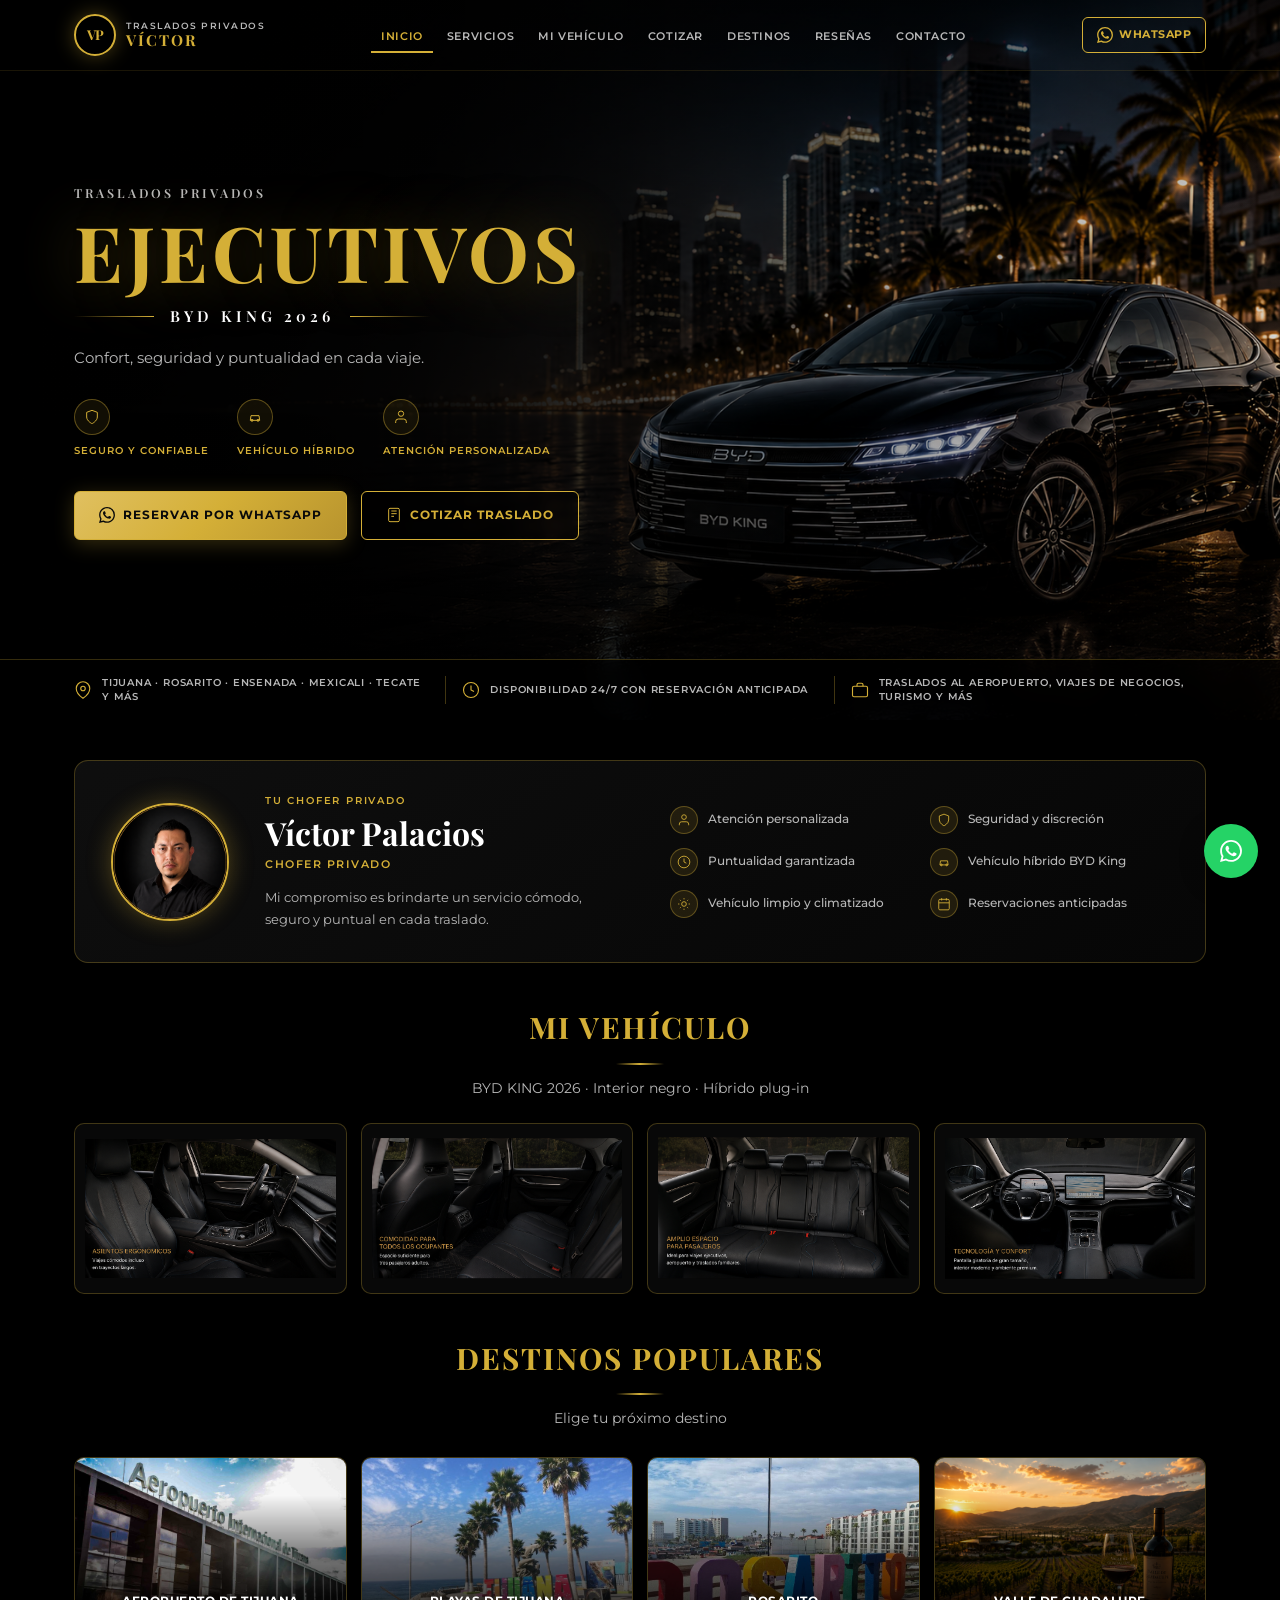
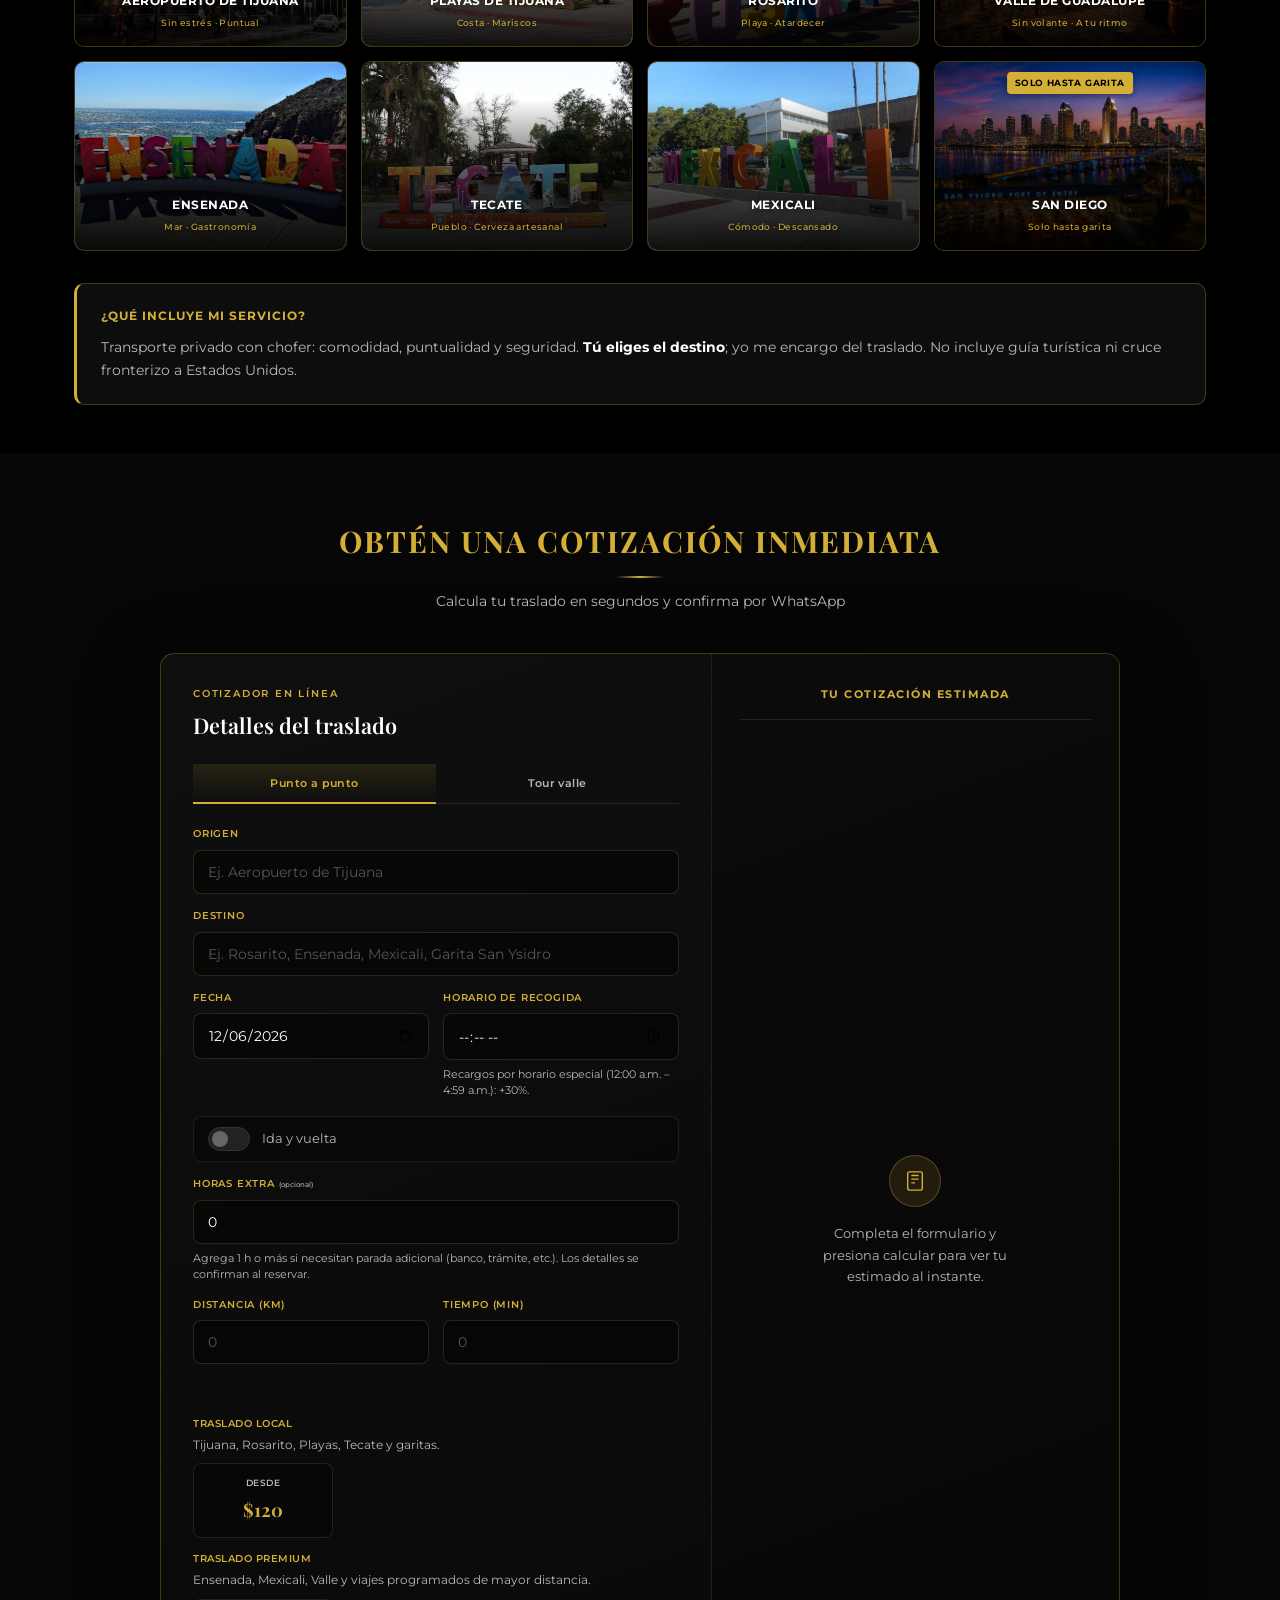
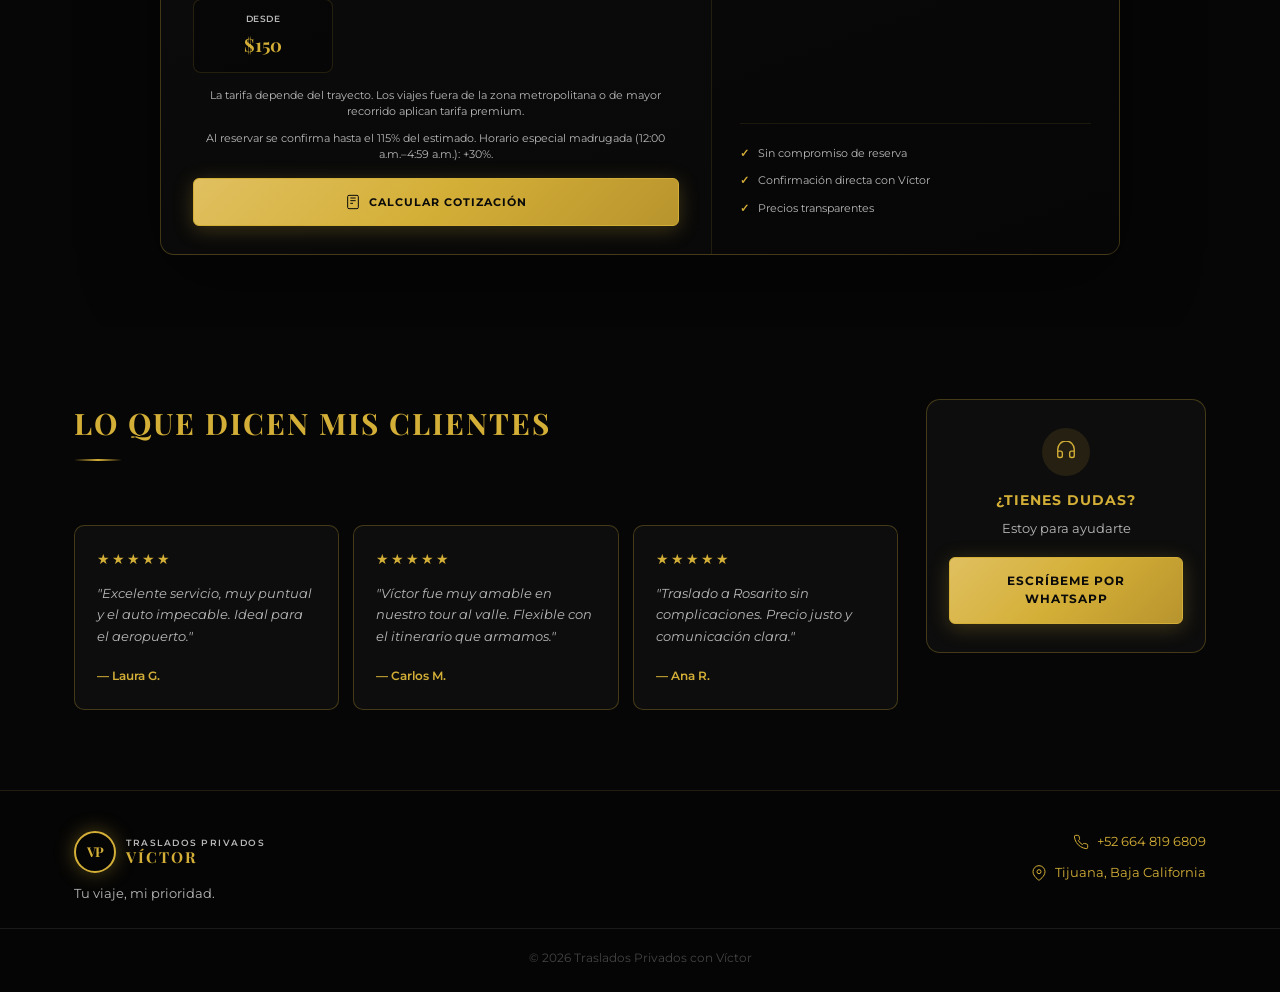
==== index.html @ c10db473 "Add files via upload" ====
<!DOCTYPE html>
<html lang="es">
<head>
    <meta charset="UTF-8">
    <meta name="viewport" content="width=device-width, initial-scale=1.0">
    <meta name="description" content="Traslados privados en Tijuana, Rosarito, Ensenada, Mexicali, Tecate y más. Transporte ejecutivo con BYD King 2026 y Víctor Palacios.">
    <title>Traslados Privados Víctor | Transporte Ejecutivo Baja California</title>
    <link rel="preconnect" href="https://fonts.googleapis.com">
    <link rel="preconnect" href="https://fonts.gstatic.com" crossorigin>
    <link href="https://fonts.googleapis.com/css2?family=Montserrat:wght@400;500;600;700&family=Playfair+Display:ital,wght@0,600;0,700;1,600&display=swap" rel="stylesheet">
    <link rel="preload" as="image" href="images/hero1.png">
    <link rel="stylesheet" href="styles.css?v=3">
</head>
<body>

<nav class="navbar" id="navbar">
    <div class="nav-inner">
        <a href="#inicio" class="nav-logo">
            <span class="nav-logo-icon">VP</span>
            <span class="nav-logo-text">
                <span class="nav-logo-line1">TRASLADOS PRIVADOS</span>
                <span class="nav-logo-line2">VÍCTOR</span>
            </span>
        </a>

        <button class="nav-toggle" id="navToggle" aria-label="Abrir menú" aria-expanded="false">
            <span></span><span></span><span></span>
        </button>

        <ul class="nav-links" id="navLinks">
            <li><a href="#inicio" class="active">INICIO</a></li>
            <li><a href="#servicios">SERVICIOS</a></li>
            <li><a href="#vehiculo">MI VEHÍCULO</a></li>
            <li><a href="#cotizar">COTIZAR</a></li>
            <li><a href="#destinos">DESTINOS</a></li>
            <li><a href="#resenas">RESEÑAS</a></li>
            <li><a href="#contacto">CONTACTO</a></li>
        </ul>

        <a href="https://wa.me/526648196809" class="btn-nav-whatsapp" target="_blank" rel="noopener">
            <svg viewBox="0 0 24 24" fill="currentColor" width="16" height="16" aria-hidden="true"><path d="M17.472 14.382c-.297-.149-1.758-.867-2.03-.967-.273-.099-.471-.148-.67.15-.197.297-.767.966-.94 1.164-.173.199-.347.223-.644.075-.297-.15-1.255-.463-2.39-1.475-.883-.788-1.48-1.761-1.653-2.059-.173-.297-.018-.458.13-.606.134-.133.298-.347.446-.52.149-.174.198-.298.298-.497.099-.198.05-.371-.025-.52-.075-.149-.669-1.612-.916-2.207-.242-.579-.487-.5-.669-.51-.173-.008-.371-.01-.57-.01-.198 0-.52.074-.792.372-.272.297-1.04 1.016-1.04 2.479 0 1.462 1.065 2.875 1.213 3.074.149.198 2.096 3.2 5.077 4.487.709.306 1.262.489 1.694.625.712.227 1.36.195 1.871.118.571-.085 1.758-.719 2.006-1.413.248-.694.248-1.289.173-1.413-.074-.124-.272-.198-.57-.347m-5.421 7.403h-.004a9.87 9.87 0 01-5.031-1.378l-.361-.214-3.741.982.998-3.648-.235-.374a9.86 9.86 0 01-1.51-5.26c.001-5.45 4.436-9.884 9.888-9.884 2.64 0 5.122 1.03 6.988 2.898a9.825 9.825 0 012.893 6.994c-.003 5.45-4.435 9.884-9.881 9.884m8.413-18.297A11.815 11.815 0 0012.05 0C5.495 0 .16 5.335.157 11.892c0 2.096.547 4.142 1.588 5.945L.057 24l6.305-1.654a11.882 11.882 0 005.683 1.448h.005c6.554 0 11.89-5.335 11.893-11.893a11.821 11.821 0 00-3.48-8.413z"/></svg>
            WHATSAPP
        </a>
    </div>
</nav>

<header class="hero" id="inicio">
    <div class="hero-bg"></div>
    <div class="hero-overlay"></div>

    <div class="hero-body">
        <div class="container hero-content">
            <div class="hero-text">
                <span class="hero-tag">TRASLADOS PRIVADOS</span>
                <h1>EJECUTIVOS</h1>
                <div class="hero-model-row">
                    <span class="hero-line" aria-hidden="true"></span>
                    <p class="hero-model">BYD KING 2026</p>
                    <span class="hero-line" aria-hidden="true"></span>
                </div>
                <p class="hero-desc">Confort, seguridad y puntualidad en cada viaje.</p>

                <ul class="hero-features">
                    <li>
                        <span class="hero-feature-icon" aria-hidden="true">
                            <svg viewBox="0 0 24 24" fill="none" stroke="currentColor" stroke-width="1.5"><path d="M12 22s8-4 8-10V5l-8-3-8 3v7c0 6 8 10 8 10z"/></svg>
                        </span>
                        Seguro y confiable
                    </li>
                    <li>
                        <span class="hero-feature-icon" aria-hidden="true">
                            <svg viewBox="0 0 24 24" fill="none" stroke="currentColor" stroke-width="1.5"><path d="M5 17h14M5 17l1-7h12l1 7"/><circle cx="7.5" cy="17" r="1.5"/><circle cx="16.5" cy="17" r="1.5"/></svg>
                        </span>
                        Vehículo híbrido
                    </li>
                    <li>
                        <span class="hero-feature-icon" aria-hidden="true">
                            <svg viewBox="0 0 24 24" fill="none" stroke="currentColor" stroke-width="1.5"><path d="M20 21v-2a4 4 0 00-4-4H8a4 4 0 00-4 4v2"/><circle cx="12" cy="7" r="4"/></svg>
                        </span>
                        Atención personalizada
                    </li>
                </ul>

                <div class="hero-actions">
                    <a href="https://wa.me/526648196809" class="btn btn-gold" target="_blank" rel="noopener">
                        <svg viewBox="0 0 24 24" fill="currentColor" width="16" height="16" aria-hidden="true"><path d="M17.472 14.382c-.297-.149-1.758-.867-2.03-.967-.273-.099-.471-.148-.67.15-.197.297-.767.966-.94 1.164-.173.199-.347.223-.644.075-.297-.15-1.255-.463-2.39-1.475-.883-.788-1.48-1.761-1.653-2.059-.173-.297-.018-.458.13-.606.134-.133.298-.347.446-.52.149-.174.198-.298.298-.497.099-.198.05-.371-.025-.52-.075-.149-.669-1.612-.916-2.207-.242-.579-.487-.5-.669-.51-.173-.008-.371-.01-.57-.01-.198 0-.52.074-.792.372-.272.297-1.04 1.016-1.04 2.479 0 1.462 1.065 2.875 1.213 3.074.149.198 2.096 3.2 5.077 4.487.709.306 1.262.489 1.694.625.712.227 1.36.195 1.871.118.571-.085 1.758-.719 2.006-1.413.248-.694.248-1.289.173-1.413-.074-.124-.272-.198-.57-.347m-5.421 7.403h-.004a9.87 9.87 0 01-5.031-1.378l-.361-.214-3.741.982.998-3.648-.235-.374a9.86 9.86 0 01-1.51-5.26c.001-5.45 4.436-9.884 9.888-9.884 2.64 0 5.122 1.03 6.988 2.898a9.825 9.825 0 012.893 6.994c-.003 5.45-4.435 9.884-9.881 9.884m8.413-18.297A11.815 11.815 0 0012.05 0C5.495 0 .16 5.335.157 11.892c0 2.096.547 4.142 1.588 5.945L.057 24l6.305-1.654a11.882 11.882 0 005.683 1.448h.005c6.554 0 11.89-5.335 11.893-11.893a11.821 11.821 0 00-3.48-8.413z"/></svg>
                        RESERVAR POR WHATSAPP
                    </a>
                    <a href="#cotizar" class="btn btn-outline">
                        <svg viewBox="0 0 24 24" fill="none" stroke="currentColor" stroke-width="1.5" width="16" height="16" aria-hidden="true"><rect x="4" y="2" width="16" height="20" rx="2"/><path d="M8 6h8M8 10h8M8 14h4"/></svg>
                        COTIZAR TRASLADO
                    </a>
                </div>
            </div>
        </div>
    </div>

    <div class="hero-bottom-bar">
        <div class="container hero-bar-inner">
            <div class="hero-bar-item">
                <svg viewBox="0 0 24 24" fill="none" stroke="currentColor" stroke-width="1.5" aria-hidden="true"><path d="M21 10c0 7-9 13-9 13s-9-6-9-13a9 9 0 0118 0z"/><circle cx="12" cy="10" r="3"/></svg>
                <span>Tijuana · Rosarito · Ensenada · Mexicali · Tecate y más</span>
            </div>
            <div class="hero-bar-divider" aria-hidden="true"></div>
            <div class="hero-bar-item">
                <svg viewBox="0 0 24 24" fill="none" stroke="currentColor" stroke-width="1.5" aria-hidden="true"><circle cx="12" cy="12" r="10"/><path d="M12 6v6l4 2"/></svg>
                <span>Disponibilidad 24/7 con reservación anticipada</span>
            </div>
            <div class="hero-bar-divider" aria-hidden="true"></div>
            <div class="hero-bar-item">
                <svg viewBox="0 0 24 24" fill="none" stroke="currentColor" stroke-width="1.5" aria-hidden="true"><rect x="2" y="7" width="20" height="14" rx="2"/><path d="M16 7V5a2 2 0 00-2-2h-4a2 2 0 00-2 2v2"/></svg>
                <span>Traslados al aeropuerto, viajes de negocios, turismo y más</span>
            </div>
        </div>
    </div>
</header>

<section class="profile-section" id="servicios">
    <div class="container">
        <div class="profile-card">
            <div class="profile-photo">
                <img src="images/Perfil.png" alt="Víctor Palacios, chofer privado" loading="lazy">
            </div>

            <div class="profile-info">
                <span class="profile-label">Tu chofer privado</span>
                <h2>Víctor Palacios</h2>
                <span class="profile-role">Chofer privado</span>
                <p>Mi compromiso es brindarte un servicio cómodo, seguro y puntual en cada traslado.</p>
            </div>

            <div class="profile-features">
                <div class="profile-feature">
                    <span class="profile-feature-icon" aria-hidden="true">
                        <svg viewBox="0 0 24 24" fill="none" stroke="currentColor" stroke-width="1.5"><path d="M20 21v-2a4 4 0 00-4-4H8a4 4 0 00-4 4v2"/><circle cx="12" cy="7" r="4"/></svg>
                    </span>
                    <span>Atención personalizada</span>
                </div>
                <div class="profile-feature">
                    <span class="profile-feature-icon" aria-hidden="true">
                        <svg viewBox="0 0 24 24" fill="none" stroke="currentColor" stroke-width="1.5"><path d="M12 22s8-4 8-10V5l-8-3-8 3v7c0 6 8 10 8 10z"/></svg>
                    </span>
                    <span>Seguridad y discreción</span>
                </div>
                <div class="profile-feature">
                    <span class="profile-feature-icon" aria-hidden="true">
                        <svg viewBox="0 0 24 24" fill="none" stroke="currentColor" stroke-width="1.5"><circle cx="12" cy="12" r="10"/><path d="M12 6v6l4 2"/></svg>
                    </span>
                    <span>Puntualidad garantizada</span>
                </div>
                <div class="profile-feature">
                    <span class="profile-feature-icon" aria-hidden="true">
                        <svg viewBox="0 0 24 24" fill="none" stroke="currentColor" stroke-width="1.5"><path d="M5 17h14M5 17l1-7h12l1 7"/><circle cx="7.5" cy="17" r="1.5"/><circle cx="16.5" cy="17" r="1.5"/></svg>
                    </span>
                    <span>Vehículo híbrido BYD King</span>
                </div>
                <div class="profile-feature">
                    <span class="profile-feature-icon" aria-hidden="true">
                        <svg viewBox="0 0 24 24" fill="none" stroke="currentColor" stroke-width="1.5"><path d="M12 2v2M12 20v2M4.93 4.93l1.41 1.41M17.66 17.66l1.41 1.41M2 12h2M20 12h2M4.93 19.07l1.41-1.41M17.66 6.34l1.41-1.41"/><circle cx="12" cy="12" r="4"/></svg>
                    </span>
                    <span>Vehículo limpio y climatizado</span>
                </div>
                <div class="profile-feature">
                    <span class="profile-feature-icon" aria-hidden="true">
                        <svg viewBox="0 0 24 24" fill="none" stroke="currentColor" stroke-width="1.5"><rect x="3" y="4" width="18" height="18" rx="2"/><path d="M16 2v4M8 2v4M3 10h18"/></svg>
                    </span>
                    <span>Reservaciones anticipadas</span>
                </div>
            </div>
        </div>
    </div>
</section>

<section class="vehicle-section" id="vehiculo">
    <div class="container">
        <div class="section-header">
            <h2 class="section-title">MI VEHÍCULO</h2>
            <p class="section-subtitle">BYD KING 2026 · Interior negro · Híbrido plug-in</p>
        </div>

        <div class="vehicle-gallery">
            <figure class="gallery-item" tabindex="0" role="button" aria-label="Ver Asientos ergonómicos">
                <img src="images/Asientos Ergonomicos.png" alt="Asientos ergonómicos BYD King" loading="lazy">
                <figcaption>Asientos ergonómicos</figcaption>
            </figure>
            <figure class="gallery-item" tabindex="0" role="button" aria-label="Ver Comodidad">
                <img src="images/Comodidad.png" alt="Comodidad para todos los ocupantes" loading="lazy">
                <figcaption>Comodidad</figcaption>
            </figure>
            <figure class="gallery-item" tabindex="0" role="button" aria-label="Ver Espacio amplio">
                <img src="images/Espacio Amplio.png" alt="Amplio espacio para pasajeros" loading="lazy">
                <figcaption>Espacio amplio</figcaption>
            </figure>
            <figure class="gallery-item" tabindex="0" role="button" aria-label="Ver Tecnología y confort">
                <img src="images/Tecnologia y Confort.png" alt="Tecnología y confort BYD King" loading="lazy">
                <figcaption>Tecnología y confort</figcaption>
            </figure>
        </div>
    </div>
</section>

<section class="destinations-section" id="destinos">
    <div class="container">
        <div class="section-header">
            <h2 class="section-title">DESTINOS POPULARES</h2>
            <p class="section-subtitle">Elige tu próximo destino</p>
        </div>
        <div class="destinations-grid">
            <article class="dest-card" tabindex="0" role="button" data-destino="aeropuerto" aria-label="Ver información de Aeropuerto de Tijuana">
                <img class="dest-card-img" src="images/destinos/aeropuerto.jpg" alt="Aeropuerto de Tijuana" loading="lazy">
                <div class="dest-card-caption">
                    <h3>Aeropuerto de Tijuana</h3>
                    <p class="dest-card-tagline"></p>
                </div>
            </article>
            <article class="dest-card" tabindex="0" role="button" data-destino="playas" aria-label="Ver información de Playas de Tijuana">
                <img class="dest-card-img" src="images/destinos/playas.jpg" alt="Playas de Tijuana" loading="lazy">
                <div class="dest-card-caption">
                    <h3>Playas de Tijuana</h3>
                    <p class="dest-card-tagline"></p>
                </div>
            </article>
            <article class="dest-card" tabindex="0" role="button" data-destino="rosarito" aria-label="Ver información de Rosarito">
                <img class="dest-card-img" src="images/destinos/rosarito.jpg" alt="Rosarito, Baja California" loading="lazy">
                <div class="dest-card-caption">
                    <h3>Rosarito</h3>
                    <p class="dest-card-tagline"></p>
                </div>
            </article>
            <article class="dest-card" tabindex="0" role="button" data-destino="valle" aria-label="Ver información de Valle de Guadalupe">
                <img class="dest-card-img" src="images/destinos/valle.jpg" alt="Valle de Guadalupe" loading="lazy">
                <div class="dest-card-caption">
                    <h3>Valle de Guadalupe</h3>
                    <p class="dest-card-tagline"></p>
                </div>
            </article>
            <article class="dest-card" tabindex="0" role="button" data-destino="ensenada" aria-label="Ver información de Ensenada">
                <img class="dest-card-img" src="images/destinos/ensenada.jpg" alt="Ensenada, Baja California" loading="lazy">
                <div class="dest-card-caption">
                    <h3>Ensenada</h3>
                    <p class="dest-card-tagline"></p>
                </div>
            </article>
            <article class="dest-card" tabindex="0" role="button" data-destino="tecate" aria-label="Ver información de Tecate">
                <img class="dest-card-img" src="images/destinos/tecate.jpg" alt="Tecate, Baja California" loading="lazy">
                <div class="dest-card-caption">
                    <h3>Tecate</h3>
                    <p class="dest-card-tagline"></p>
                </div>
            </article>
            <article class="dest-card" tabindex="0" role="button" data-destino="mexicali" aria-label="Ver información de Mexicali">
                <img class="dest-card-img" src="images/destinos/mexicali.jpg" alt="Mexicali, Baja California" loading="lazy">
                <div class="dest-card-caption">
                    <h3>Mexicali</h3>
                    <p class="dest-card-tagline"></p>
                </div>
            </article>
            <article class="dest-card" tabindex="0" role="button" data-destino="sandiego" aria-label="Ver información de San Diego">
                <img class="dest-card-img" src="images/destinos/sandiego.jpg" alt="Garita fronteriza hacia San Diego" loading="lazy">
                <span class="dest-badge">Solo hasta garita</span>
                <div class="dest-card-caption">
                    <h3>San Diego</h3>
                    <p class="dest-card-tagline"></p>
                </div>
            </article>
        </div>

        <div class="destinations-service-note">
            <h3>¿Qué incluye mi servicio?</h3>
            <p>Transporte privado con chofer: comodidad, puntualidad y seguridad. <strong>Tú eliges el destino</strong>; yo me encargo del traslado. No incluye guía turística ni cruce fronterizo a Estados Unidos.</p>
        </div>
    </div>
</section>

<section class="quote-section" id="cotizar">
    <div class="container">
        <div class="section-header">
            <h2 class="section-title">OBTÉN UNA COTIZACIÓN INMEDIATA</h2>
            <p class="section-subtitle">Calcula tu traslado en segundos y confirma por WhatsApp</p>
        </div>

        <div class="quote-card">
            <div class="quote-card-grid">
                <div class="quote-form-wrap">
                    <div class="quote-form-head">
                        <span class="quote-form-tag">Cotizador en línea</span>
                        <h3>Detalles del traslado</h3>
                    </div>

                    <form class="quote-form" id="calculatorForm" onsubmit="calcular(event)">
                        <input type="hidden" id="tipoServicio" value="traslado">

                        <div class="service-tabs" role="tablist">
                            <button type="button" class="tab-btn active" data-tipo="traslado" role="tab">Punto a punto</button>
                            <button type="button" class="tab-btn" data-tipo="tour" role="tab">Tour valle</button>
                        </div>

                        <div class="form-fields">
                            <div id="camposOrigenDestino">
                                <div class="form-group address-autocomplete-wrap">
                                    <label for="origen">Origen</label>
                                    <input type="text" id="origen" placeholder="Ej. Aeropuerto de Tijuana" autocomplete="off">
                                </div>

                                <div class="form-group address-autocomplete-wrap">
                                    <label for="destino">Destino</label>
                                    <input type="text" id="destino" placeholder="Ej. Rosarito, Ensenada, Mexicali, Garita San Ysidro" autocomplete="off">
                                </div>
                            </div>

                            <div class="form-row">
                                <div class="form-group">
                                    <label for="fecha">Fecha</label>
                                    <input type="date" id="fecha" required>
                                </div>
                                <div class="form-group">
                                    <label for="horario">Horario de recogida</label>
                                    <input type="time" id="horario" required>
                                    <p class="form-hint">Recargos por horario especial (12:00 a.m. – 4:59 a.m.): +30%.</p>
                                </div>
                            </div>

                            <div id="camposTraslado" class="form-extra">
                                <label class="toggle-label">
                                    <input type="checkbox" id="idaVuelta">
                                    <span class="toggle-switch"></span>
                                    Ida y vuelta
                                </label>
                                <div class="form-group">
                                    <label for="horasExtra">Horas extra <span class="label-optional">(opcional)</span></label>
                                    <input type="number" id="horasExtra" value="0" min="0" step="1" placeholder="0">
                                    <p class="form-hint">Agrega 1 h o más si necesitan parada adicional (banco, trámite, etc.). Los detalles se confirman al reservar.</p>
                                </div>
                                <div class="form-row route-calc-fields" id="routeCalcTraslado" hidden>
                                    <div class="form-group">
                                        <label for="km">Distancia (km)</label>
                                        <input type="number" id="km" placeholder="0" min="0" step="0.1">
                                    </div>
                                    <div class="form-group">
                                        <label for="minutos">Tiempo (min)</label>
                                        <input type="number" id="minutos" placeholder="0" min="0">
                                    </div>
                                </div>
                                <p class="route-status" id="routeStatus" aria-live="polite"></p>
                            </div>

                            <div id="camposTour" class="form-extra hidden-fields">
                                <div class="form-group address-autocomplete-wrap">
                                    <label for="origenTour">Dirección de recogida</label>
                                    <input type="text" id="origenTour" placeholder="Ej. Hotel en Tijuana" autocomplete="off">
                                </div>
                                <div class="form-row route-calc-fields" id="routeCalcTour" hidden>
                                    <div class="form-group">
                                        <label for="kmTour">Km ida al valle</label>
                                        <input type="number" id="kmTour" placeholder="90" min="0" step="0.1">
                                    </div>
                                    <div class="form-group">
                                        <label for="minutosTour">Minutos (ida)</label>
                                        <input type="number" id="minutosTour" placeholder="75" min="0">
                                    </div>
                                </div>
                                <p class="route-status" id="routeStatusTour" aria-live="polite"></p>
                                <div class="form-group">
                                    <label for="horasTour">Horas en el valle</label>
                                    <select id="horasTour">
                                        <option value="3">3 horas</option>
                                        <option value="4" selected>4 horas</option>
                                        <option value="5">5 horas</option>
                                        <option value="6">6 horas (máximo)</option>
                                    </select>
                                </div>
                                <div class="form-group">
                                    <label for="vinedos">Viñedos a visitar</label>
                                    <textarea id="vinedos" rows="2" placeholder="Lugares que quieres visitar (opcional)"></textarea>
                                </div>
                            </div>
                        </div>

                        <div class="rate-cards rate-cards-dual">
                            <div class="rate-card-group">
                                <span class="rate-card-group-label">Traslado local</span>
                                <p class="rate-card-desc">Tijuana, Rosarito, Playas, Tecate y garitas.</p>
                                <div class="rate-card rate-card-minimum">
                                    <span>Desde</span>
                                    <strong>$120</strong>
                                </div>
                            </div>
                            <div class="rate-card-group">
                                <span class="rate-card-group-label">Traslado premium</span>
                                <p class="rate-card-desc">Ensenada, Mexicali, Valle y viajes programados de mayor distancia.</p>
                                <div class="rate-card rate-card-minimum">
                                    <span>Desde</span>
                                    <strong>$150</strong>
                                </div>
                            </div>
                        </div>

                        <p class="rate-tariffs-note">La tarifa depende del trayecto. Los viajes fuera de la zona metropolitana o de mayor recorrido aplican tarifa premium.</p>

                        <p class="rate-policy-note">Al reservar se confirma hasta el 115% del estimado. Horario especial madrugada (12:00 a.m.–4:59 a.m.): +30%.</p>

                        <button type="submit" class="btn btn-gold btn-full btn-calc">
                            <svg viewBox="0 0 24 24" fill="none" stroke="currentColor" stroke-width="1.5" width="16" height="16" aria-hidden="true"><rect x="4" y="2" width="16" height="20" rx="2"/><path d="M8 6h8M8 10h8M8 14h4"/></svg>
                            CALCULAR COTIZACIÓN
                        </button>
                    </form>
                </div>

                <aside class="quote-result-wrap">
                    <div class="result-card" id="resultado" aria-live="polite">
                        <div class="result-header">
                            <h3>Tu cotización estimada</h3>
                        </div>
                        <div class="result-empty">
                            <span class="result-empty-icon" aria-hidden="true">
                                <svg viewBox="0 0 24 24" fill="none" stroke="currentColor" stroke-width="1.5"><rect x="4" y="2" width="16" height="20" rx="2"/><path d="M8 6h8M8 10h8M8 14h4"/></svg>
                            </span>
                            <p>Completa el formulario y presiona calcular para ver tu estimado al instante.</p>
                        </div>
                    </div>

                    <a id="whatsappBtn" class="btn btn-whatsapp-result" target="_blank" rel="noopener" style="display:none">
                        <svg viewBox="0 0 24 24" fill="currentColor" width="18" height="18"><path d="M17.472 14.382c-.297-.149-1.758-.867-2.03-.967-.273-.099-.471-.148-.67.15-.197.297-.767.966-.94 1.164-.173.199-.347.223-.644.075-.297-.15-1.255-.463-2.39-1.475-.883-.788-1.48-1.761-1.653-2.059-.173-.297-.018-.458.13-.606.134-.133.298-.347.446-.52.149-.174.198-.298.298-.497.099-.198.05-.371-.025-.52-.075-.149-.669-1.612-.916-2.207-.242-.579-.487-.5-.669-.51-.173-.008-.371-.01-.57-.01-.198 0-.52.074-.792.372-.272.297-1.04 1.016-1.04 2.479 0 1.462 1.065 2.875 1.213 3.074.149.198 2.096 3.2 5.077 4.487.709.306 1.262.489 1.694.625.712.227 1.36.195 1.871.118.571-.085 1.758-.719 2.006-1.413.248-.694.248-1.289.173-1.413-.074-.124-.272-.198-.57-.347m-5.421 7.403h-.004a9.87 9.87 0 01-5.031-1.378l-.361-.214-3.741.982.998-3.648-.235-.374a9.86 9.86 0 01-1.51-5.26c.001-5.45 4.436-9.884 9.888-9.884 2.64 0 5.122 1.03 6.988 2.898a9.825 9.825 0 012.893 6.994c-.003 5.45-4.435 9.884-9.881 9.884m8.413-18.297A11.815 11.815 0 0012.05 0C5.495 0 .16 5.335.157 11.892c0 2.096.547 4.142 1.588 5.945L.057 24l6.305-1.654a11.882 11.882 0 005.683 1.448h.005c6.554 0 11.89-5.335 11.893-11.893a11.821 11.821 0 00-3.48-8.413z"/></svg>
                        SOLICITAR RESERVA POR WHATSAPP
                    </a>

                    <ul class="result-trust">
                        <li>Sin compromiso de reserva</li>
                        <li>Confirmación directa con Víctor</li>
                        <li>Precios transparentes</li>
                    </ul>
                </aside>
            </div>
        </div>
    </div>
</section>

<section class="testimonials-section" id="resenas">
    <div class="container testimonials-layout">
        <div class="testimonials-main">
            <div class="section-header section-header-left">
                <h2 class="section-title">LO QUE DICEN MIS CLIENTES</h2>
            </div>
            <div class="testimonials-grid">
                <article class="testimonial-card">
                    <div class="stars" aria-label="5 estrellas">★★★★★</div>
                    <p>"Excelente servicio, muy puntual y el auto impecable. Ideal para el aeropuerto."</p>
                    <span class="testimonial-author">— Laura G.</span>
                </article>
                <article class="testimonial-card">
                    <div class="stars" aria-label="5 estrellas">★★★★★</div>
                    <p>"Víctor fue muy amable en nuestro tour al valle. Flexible con el itinerario que armamos."</p>
                    <span class="testimonial-author">— Carlos M.</span>
                </article>
                <article class="testimonial-card">
                    <div class="stars" aria-label="5 estrellas">★★★★★</div>
                    <p>"Traslado a Rosarito sin complicaciones. Precio justo y comunicación clara."</p>
                    <span class="testimonial-author">— Ana R.</span>
                </article>
            </div>
        </div>

        <aside class="help-box" id="contacto">
            <span class="help-icon" aria-hidden="true">
                <svg viewBox="0 0 24 24" fill="none" stroke="currentColor" stroke-width="1.5"><path d="M3 11h3a2 2 0 012 2v3a2 2 0 01-2 2H5a2 2 0 01-2-2v-7a9 9 0 0118 0v7a2 2 0 01-2 2h-1a2 2 0 01-2-2v-3a2 2 0 012-2h3"/></svg>
            </span>
            <h3>¿TIENES DUDAS?</h3>
            <p>Estoy para ayudarte</p>
            <a href="https://wa.me/526648196809" class="btn btn-gold btn-full" target="_blank" rel="noopener">ESCRÍBEME POR WHATSAPP</a>
        </aside>
    </div>
</section>

<footer class="site-footer">
    <div class="container footer-grid">
        <div class="footer-brand">
            <a href="#inicio" class="nav-logo">
                <span class="nav-logo-icon">VP</span>
                <span class="nav-logo-text">
                    <span class="nav-logo-line1">TRASLADOS PRIVADOS</span>
                    <span class="nav-logo-line2">VÍCTOR</span>
                </span>
            </a>
            <p>Tu viaje, mi prioridad.</p>
        </div>
        <div class="footer-contact">
            <a href="tel:+526648196809">
                <svg viewBox="0 0 24 24" fill="none" stroke="currentColor" stroke-width="1.5" width="16" height="16"><path d="M22 16.92v3a2 2 0 01-2.18 2 19.79 19.79 0 01-8.63-3.07 19.5 19.5 0 01-6-6 19.79 19.79 0 01-3.07-8.67A2 2 0 014.11 2h3a2 2 0 012 1.72c.127.96.361 1.903.7 2.81a2 2 0 01-.45 2.11L8.09 9.91a16 16 0 006 6l1.27-1.27a2 2 0 012.11-.45c.907.339 1.85.573 2.81.7A2 2 0 0122 16.92z"/></svg>
                +52 664 819 6809
            </a>
            <span>
                <svg viewBox="0 0 24 24" fill="none" stroke="currentColor" stroke-width="1.5" width="16" height="16"><path d="M21 10c0 7-9 13-9 13s-9-6-9-13a9 9 0 0118 0z"/><circle cx="12" cy="10" r="3"/></svg>
                Tijuana, Baja California
            </span>
        </div>
    </div>
    <p class="footer-copy">&copy; 2026 Traslados Privados con Víctor</p>
</footer>

<a href="https://wa.me/526648196809" class="floating-whatsapp" target="_blank" rel="noopener" aria-label="Contactar por WhatsApp">
    <svg viewBox="0 0 24 24" fill="currentColor" width="22" height="22"><path d="M17.472 14.382c-.297-.149-1.758-.867-2.03-.967-.273-.099-.471-.148-.67.15-.197.297-.767.966-.94 1.164-.173.199-.347.223-.644.075-.297-.15-1.255-.463-2.39-1.475-.883-.788-1.48-1.761-1.653-2.059-.173-.297-.018-.458.13-.606.134-.133.298-.347.446-.52.149-.174.198-.298.298-.497.099-.198.05-.371-.025-.52-.075-.149-.669-1.612-.916-2.207-.242-.579-.487-.5-.669-.51-.173-.008-.371-.01-.57-.01-.198 0-.52.074-.792.372-.272.297-1.04 1.016-1.04 2.479 0 1.462 1.065 2.875 1.213 3.074.149.198 2.096 3.2 5.077 4.487.709.306 1.262.489 1.694.625.712.227 1.36.195 1.871.118.571-.085 1.758-.719 2.006-1.413.248-.694.248-1.289.173-1.413-.074-.124-.272-.198-.57-.347m-5.421 7.403h-.004a9.87 9.87 0 01-5.031-1.378l-.361-.214-3.741.982.998-3.648-.235-.374a9.86 9.86 0 01-1.51-5.26c.001-5.45 4.436-9.884 9.888-9.884 2.64 0 5.122 1.03 6.988 2.898a9.825 9.825 0 012.893 6.994c-.003 5.45-4.435 9.884-9.881 9.884m8.413-18.297A11.815 11.815 0 0012.05 0C5.495 0 .16 5.335.157 11.892c0 2.096.547 4.142 1.588 5.945L.057 24l6.305-1.654a11.882 11.882 0 005.683 1.448h.005c6.554 0 11.89-5.335 11.893-11.893a11.821 11.821 0 00-3.48-8.413z"/></svg>
</a>

<div class="dest-modal" id="destModal" hidden aria-hidden="true" role="dialog" aria-modal="true" aria-labelledby="destModalTitle">
    <div class="dest-modal-window">
        <button type="button" class="dest-modal-close lightbox-close" aria-label="Cerrar">&times;</button>
        <div class="dest-modal-body">
            <div class="dest-modal-media">
                <img class="dest-modal-img" id="destModalImg" src="" alt="">
            </div>
            <span class="dest-modal-label" id="destModalLabel"></span>
            <span class="dest-modal-badge" id="destModalBadge" hidden></span>
            <h3 id="destModalTitle"></h3>
            <p class="dest-modal-escena" id="destModalEscena"></p>
            <ul class="dest-modal-highlights" id="destModalHighlights"></ul>
            <div class="dest-modal-lugares" id="destModalLugares" hidden>
                <h4 class="dest-modal-lugares-title">Lugares populares</h4>
                <ul class="dest-modal-lugares-list" id="destModalLugaresList"></ul>
                <p class="dest-modal-lugares-nota" id="destModalLugaresNota"></p>
            </div>
            <p class="dest-modal-servicio" id="destModalServicio"></p>
            <p class="dest-modal-nota" id="destModalNota" hidden></p>
            <button type="button" class="btn btn-gold btn-full" id="destModalCotizar">Solicitar cotización</button>
        </div>
    </div>
</div>

<div class="lightbox" id="galleryLightbox" hidden aria-hidden="true" role="dialog" aria-modal="true" aria-labelledby="lightboxCaption">
    <div class="lightbox-window">
        <button type="button" class="lightbox-close" aria-label="Cerrar imagen">&times;</button>
        <div class="lightbox-inner">
            <img id="lightboxImg" src="" alt="">
            <p id="lightboxCaption" class="lightbox-caption"></p>
        </div>
    </div>
</div>

<script src="config.js"></script>
<script src="script.js?v=3"></script>
</body>
</html>
---- styles.css ----
:root {
    --gold: #D4AF37;
    --gold-light: #e0c060;
    --gold-dim: rgba(212, 175, 55, 0.12);
    --gold-glow: rgba(212, 175, 55, 0.35);
    --bg: #000000;
    --bg-soft: #060606;
    --card: #0d0d0d;
    --card-border: rgba(212, 175, 55, 0.28);
    --text: #ffffff;
    --text-muted: #b8b8b8;
    --input-bg: #141414;
    --whatsapp: #25D366;
    --radius: 10px;
    --radius-lg: 14px;
    --transition: 0.3s ease;
    --container: 1180px;
}

* {
    margin: 0;
    padding: 0;
    box-sizing: border-box;
}

html {
    scroll-behavior: smooth;
    scroll-padding-top: 80px;
}

body {
    font-family: 'Montserrat', sans-serif;
    background: var(--bg);
    color: var(--text);
    line-height: 1.6;
    -webkit-font-smoothing: antialiased;
}

img {
    display: block;
    max-width: 100%;
}

a {
    color: inherit;
    text-decoration: none;
}

h1, h2, h3 {
    font-family: 'Playfair Display', serif;
}

.container {
    max-width: var(--container);
    margin: 0 auto;
    padding: 0 24px;
}

.section-tag {
    display: inline-block;
    font-size: 0.72rem;
    font-weight: 600;
    letter-spacing: 2px;
    text-transform: uppercase;
    color: var(--gold);
    margin-bottom: 12px;
}

.section-title {
    text-align: center;
    font-size: clamp(1.4rem, 3vw, 1.85rem);
    color: var(--gold);
    letter-spacing: 2px;
    text-transform: uppercase;
    margin-bottom: 8px;
    position: relative;
    display: inline-block;
    width: 100%;
}

.section-title::after {
    content: '';
    display: block;
    width: 48px;
    height: 2px;
    background: linear-gradient(90deg, transparent, var(--gold), transparent);
    margin: 12px auto 0;
}

.section-header {
    text-align: center;
    margin-bottom: 40px;
}

.section-header-left {
    text-align: left;
}

.section-header-left .section-title {
    text-align: left;
}

.section-header-left .section-title::after {
    margin-left: 0;
    margin-right: auto;
}

.section-subtitle {
    text-align: center;
    color: var(--text-muted);
    font-size: 0.88rem;
    margin-bottom: 0;
    margin-top: 4px;
}

/* ── Buttons ── */

.btn {
    display: inline-flex;
    align-items: center;
    justify-content: center;
    gap: 8px;
    padding: 14px 24px;
    border-radius: 6px;
    font-size: 0.72rem;
    font-weight: 700;
    letter-spacing: 1px;
    text-transform: uppercase;
    transition: var(--transition);
    cursor: pointer;
    border: 1px solid transparent;
    font-family: inherit;
}

.btn-gold {
    background: linear-gradient(135deg, var(--gold-light) 0%, var(--gold) 50%, #b8942e 100%);
    color: #0a0a0a;
    border-color: var(--gold);
    box-shadow: 0 4px 20px rgba(212, 175, 55, 0.25);
}

.btn-gold:hover {
    background: linear-gradient(135deg, #ebd078 0%, var(--gold-light) 50%, var(--gold) 100%);
    box-shadow: 0 6px 28px rgba(212, 175, 55, 0.35);
    transform: translateY(-1px);
}

.btn-outline {
    background: rgba(0, 0, 0, 0.35);
    color: var(--gold);
    border-color: var(--gold);
    backdrop-filter: blur(4px);
}

.btn-outline:hover {
    background: var(--gold-dim);
    border-color: var(--gold-light);
}

.btn-full {
    width: 100%;
}

/* ── Navbar ── */

.navbar {
    position: fixed;
    top: 0;
    left: 0;
    right: 0;
    z-index: 1000;
    background: transparent;
    border-bottom: 1px solid rgba(212, 175, 55, 0.12);
    backdrop-filter: blur(0);
    transition: background var(--transition), border-color var(--transition), backdrop-filter var(--transition);
}

.navbar.scrolled {
    background: rgba(0, 0, 0, 0.94);
    border-bottom-color: rgba(212, 175, 55, 0.22);
    backdrop-filter: blur(12px);
}

.nav-inner {
    position: relative;
    max-width: var(--container);
    margin: 0 auto;
    padding: 14px 24px;
    display: flex;
    align-items: center;
    gap: 20px;
}

.nav-logo {
    display: flex;
    align-items: center;
    gap: 10px;
    flex-shrink: 0;
}

.nav-logo-icon {
    width: 42px;
    height: 42px;
    border-radius: 50%;
    border: 2px solid var(--gold);
    display: flex;
    align-items: center;
    justify-content: center;
    font-family: 'Playfair Display', serif;
    font-size: 0.85rem;
    font-weight: 700;
    color: var(--gold);
    letter-spacing: -0.5px;
    box-shadow: 0 0 20px var(--gold-glow);
}

.nav-logo-text {
    display: flex;
    flex-direction: column;
    line-height: 1.25;
}

.nav-logo-line1 {
    font-size: 0.58rem;
    font-weight: 600;
    letter-spacing: 1.5px;
    color: var(--text-muted);
    text-transform: uppercase;
}

.nav-logo-line2 {
    font-family: 'Playfair Display', serif;
    font-size: 0.95rem;
    font-weight: 700;
    letter-spacing: 2px;
    color: var(--gold);
    text-transform: uppercase;
}

.nav-links {
    display: flex;
    list-style: none;
    gap: 4px;
    flex: 1;
    justify-content: center;
}

.nav-links a {
    font-size: 0.68rem;
    font-weight: 600;
    letter-spacing: 0.6px;
    color: var(--text-muted);
    padding: 8px 10px;
    border-bottom: 2px solid transparent;
    transition: var(--transition);
}

.nav-links a:hover,
.nav-links a.active {
    color: var(--gold);
    border-bottom-color: var(--gold);
}

.btn-nav-whatsapp {
    display: inline-flex;
    align-items: center;
    gap: 6px;
    padding: 8px 14px;
    border: 1px solid var(--gold);
    border-radius: 6px;
    font-size: 0.68rem;
    font-weight: 700;
    letter-spacing: 0.5px;
    color: var(--gold);
    flex-shrink: 0;
    transition: var(--transition);
}

.btn-nav-whatsapp:hover {
    background: var(--gold-dim);
}

.nav-toggle {
    display: none;
    flex-direction: column;
    gap: 5px;
    background: none;
    border: none;
    cursor: pointer;
    padding: 4px;
    margin-left: auto;
}

.nav-toggle span {
    display: block;
    width: 22px;
    height: 2px;
    background: var(--gold);
    transition: var(--transition);
}

/* ── Hero ── */

.hero {
    position: relative;
    min-height: 100vh;
    min-height: 720px;
    display: flex;
    flex-direction: column;
    overflow: hidden;
}

.hero-bg {
    position: absolute;
    inset: 0;
    background: url('images/hero1.png') 68% center / cover no-repeat;
    transform: scale(1.02);
}

.hero-overlay {
    position: absolute;
    inset: 0;
    background:
        linear-gradient(90deg, rgba(0, 0, 0, 0.94) 0%, rgba(0, 0, 0, 0.82) 32%, rgba(0, 0, 0, 0.45) 55%, rgba(0, 0, 0, 0.15) 100%),
        linear-gradient(180deg, rgba(0, 0, 0, 0.4) 0%, transparent 30%, transparent 70%, rgba(0, 0, 0, 0.75) 100%);
}

.hero-body {
    position: relative;
    z-index: 1;
    flex: 1;
    display: flex;
    align-items: center;
    padding-top: 88px;
    padding-bottom: 24px;
}

.hero-content {
    width: 100%;
}

.hero-text {
    max-width: 560px;
}

.hero-tag {
    display: block;
    font-family: 'Playfair Display', serif;
    font-size: 0.78rem;
    font-weight: 600;
    letter-spacing: 3px;
    text-transform: uppercase;
    color: var(--text-muted);
    margin-bottom: 10px;
}

.hero-text h1 {
    font-size: clamp(3rem, 7vw, 4.8rem);
    color: var(--gold);
    line-height: 1;
    margin-bottom: 14px;
    letter-spacing: 4px;
    text-shadow: 0 0 60px var(--gold-glow), 0 2px 4px rgba(0, 0, 0, 0.5);
}

.hero-model-row {
    display: flex;
    align-items: center;
    gap: 16px;
    margin-bottom: 18px;
}

.hero-line {
    flex: 1;
    max-width: 80px;
    height: 1px;
    background: linear-gradient(90deg, transparent, var(--gold));
}

.hero-line:last-child {
    background: linear-gradient(90deg, var(--gold), transparent);
}

.hero-model {
    font-family: 'Playfair Display', serif;
    font-size: 0.95rem;
    font-weight: 600;
    letter-spacing: 4px;
    color: var(--text);
    white-space: nowrap;
}

.hero-desc {
    color: var(--text-muted);
    font-size: 0.92rem;
    margin-bottom: 28px;
    max-width: 420px;
    line-height: 1.7;
}

.hero-features {
    list-style: none;
    display: flex;
    flex-wrap: wrap;
    gap: 28px;
    margin-bottom: 32px;
}

.hero-features li {
    display: flex;
    flex-direction: column;
    align-items: flex-start;
    gap: 8px;
    font-size: 0.62rem;
    font-weight: 600;
    letter-spacing: 1px;
    text-transform: uppercase;
    color: var(--gold);
}

.hero-feature-icon {
    width: 36px;
    height: 36px;
    border-radius: 50%;
    border: 1px solid rgba(212, 175, 55, 0.4);
    background: rgba(212, 175, 55, 0.08);
    display: flex;
    align-items: center;
    justify-content: center;
    color: var(--gold);
}

.hero-feature-icon svg {
    width: 16px;
    height: 16px;
}

.hero-actions {
    display: flex;
    flex-wrap: wrap;
    gap: 14px;
}

.hero-bottom-bar {
    position: relative;
    z-index: 2;
    border-top: 1px solid rgba(212, 175, 55, 0.25);
    background: rgba(0, 0, 0, 0.72);
    backdrop-filter: blur(12px);
}

.hero-bar-inner {
    display: flex;
    align-items: center;
    justify-content: space-between;
    gap: 16px;
    padding: 16px 24px;
}

.hero-bar-item {
    display: flex;
    align-items: center;
    gap: 10px;
    flex: 1;
    min-width: 0;
}

.hero-bar-item svg {
    width: 18px;
    height: 18px;
    color: var(--gold);
    flex-shrink: 0;
}

.hero-bar-item span {
    font-size: 0.62rem;
    font-weight: 600;
    letter-spacing: 0.8px;
    text-transform: uppercase;
    color: var(--text-muted);
    line-height: 1.4;
}

.hero-bar-divider {
    width: 1px;
    height: 28px;
    background: rgba(212, 175, 55, 0.3);
    flex-shrink: 0;
}

/* ── Profile ── */

.profile-section {
    padding: 40px 0 20px;
    background: var(--bg);
}

.profile-card {
    display: grid;
    grid-template-columns: auto minmax(220px, 1fr) minmax(300px, 1.35fr);
    gap: 32px 36px;
    align-items: center;
    padding: 32px 36px;
    border: 1px solid var(--card-border);
    border-radius: var(--radius-lg);
    background: linear-gradient(145deg, rgba(15, 15, 15, 0.95) 0%, rgba(6, 6, 6, 0.98) 100%);
    box-shadow: 0 24px 64px rgba(0, 0, 0, 0.45);
}

.profile-photo {
    width: 118px;
    height: 118px;
    border-radius: 50%;
    border: 2px solid var(--gold);
    overflow: hidden;
    flex-shrink: 0;
    box-shadow: 0 0 24px var(--gold-glow);
}

.profile-photo img {
    width: 100%;
    height: 100%;
    object-fit: cover;
    object-position: center top;
}

.profile-label {
    display: block;
    font-size: 0.62rem;
    font-weight: 600;
    letter-spacing: 1.8px;
    text-transform: uppercase;
    color: var(--gold);
    margin-bottom: 6px;
}

.profile-info h2 {
    font-size: clamp(1.6rem, 3vw, 2rem);
    font-weight: 700;
    margin-bottom: 4px;
    line-height: 1.15;
}

.profile-role {
    display: block;
    font-size: 0.68rem;
    font-weight: 600;
    color: var(--gold);
    letter-spacing: 1.5px;
    text-transform: uppercase;
    margin-bottom: 14px;
}

.profile-info p {
    font-size: 0.82rem;
    color: var(--text-muted);
    line-height: 1.65;
    max-width: 320px;
}

.profile-features {
    display: grid;
    grid-template-columns: 1fr 1fr;
    gap: 14px 20px;
}

.profile-feature {
    display: flex;
    align-items: center;
    gap: 10px;
}

.profile-feature-icon {
    width: 28px;
    height: 28px;
    border-radius: 50%;
    border: 1px solid rgba(212, 175, 55, 0.35);
    background: var(--gold-dim);
    display: flex;
    align-items: center;
    justify-content: center;
    color: var(--gold);
    flex-shrink: 0;
}

.profile-feature-icon svg {
    width: 14px;
    height: 14px;
}

.profile-feature span:last-child {
    font-size: 0.72rem;
    font-weight: 500;
    color: var(--text-muted);
    line-height: 1.35;
}

/* ── Vehicle gallery ── */

.vehicle-section {
    padding: 20px 0 24px;
}

.vehicle-section .section-header {
    margin-bottom: 24px;
}

.vehicle-gallery {
    display: grid;
    grid-template-columns: repeat(4, 1fr);
    gap: 14px;
}

.gallery-item {
    position: relative;
    margin: 0;
    background: #080808;
    border: 1px solid var(--card-border);
    border-radius: var(--radius);
    overflow: hidden;
    aspect-ratio: 16 / 10;
    display: flex;
    align-items: center;
    justify-content: center;
    padding: 10px;
    cursor: pointer;
    transition: border-color var(--transition), transform var(--transition), box-shadow var(--transition);
}

.gallery-item:focus {
    outline: none;
    border-color: var(--gold);
    box-shadow: 0 0 0 2px var(--gold-dim);
}

.gallery-item:hover {
    border-color: var(--gold);
    transform: translateY(-3px);
    box-shadow: 0 8px 24px rgba(0, 0, 0, 0.4);
}

.gallery-item img {
    width: 100%;
    height: 100%;
    object-fit: contain;
    object-position: center;
}

.gallery-item figcaption {
    position: absolute;
    width: 1px;
    height: 1px;
    padding: 0;
    margin: -1px;
    overflow: hidden;
    clip: rect(0, 0, 0, 0);
    white-space: nowrap;
    border: 0;
}

/* ── Gallery lightbox ── */

.lightbox {
    position: fixed;
    inset: 0;
    z-index: 2000;
    display: flex;
    align-items: center;
    justify-content: center;
    padding: 32px 20px;
    background: rgba(0, 0, 0, 0.55);
    backdrop-filter: blur(4px);
    opacity: 0;
    visibility: hidden;
    transition: opacity var(--transition), visibility var(--transition);
}

.lightbox.is-open {
    opacity: 1;
    visibility: visible;
}

.lightbox[hidden] {
    display: none !important;
}

.lightbox-window {
    position: relative;
    width: 100%;
    max-width: 680px;
    background: linear-gradient(160deg, #121212 0%, #080808 100%);
    border: 1px solid var(--card-border);
    border-radius: var(--radius-lg);
    padding: 28px 24px 20px;
    box-shadow: 0 20px 60px rgba(0, 0, 0, 0.5), 0 0 0 1px rgba(212, 175, 55, 0.08);
    transform: scale(0.94) translateY(12px);
    transition: transform 0.35s ease;
}

.lightbox.is-open .lightbox-window {
    transform: scale(1) translateY(0);
}

.lightbox-close {
    position: absolute;
    top: 10px;
    right: 10px;
    width: 34px;
    height: 34px;
    border: 1px solid var(--card-border);
    border-radius: 50%;
    background: rgba(0, 0, 0, 0.5);
    color: var(--gold);
    font-size: 1.4rem;
    line-height: 1;
    cursor: pointer;
    transition: var(--transition);
    z-index: 2;
}

.lightbox-close:hover {
    background: var(--gold-dim);
    border-color: var(--gold);
}

.lightbox-inner {
    display: flex;
    flex-direction: column;
    align-items: center;
    gap: 12px;
}

.lightbox-inner img {
    width: 100%;
    max-height: 52vh;
    object-fit: contain;
    border-radius: 8px;
    background: #000;
}

.lightbox-caption {
    font-size: 0.72rem;
    font-weight: 600;
    letter-spacing: 1px;
    text-transform: uppercase;
    color: var(--gold);
    text-align: center;
    padding-top: 4px;
}

/* ── Quote section ── */

.quote-section {
    padding: 64px 0 72px;
    background: var(--bg-soft);
}

.quote-card {
    max-width: 960px;
    margin: 0 auto;
    background: linear-gradient(160deg, #0f0f0f 0%, #080808 100%);
    border: 1px solid var(--card-border);
    border-radius: var(--radius-lg);
    box-shadow: 0 24px 80px rgba(0, 0, 0, 0.45);
    overflow: visible;
}

.quote-form-wrap,
.form-fields,
.form-group {
    overflow: visible;
}

.quote-card-grid {
    display: grid;
    grid-template-columns: 1.15fr 0.85fr;
}

.quote-form-wrap {
    padding: 32px 32px 28px;
    border-right: 1px solid rgba(212, 175, 55, 0.12);
}

.quote-form-head {
    margin-bottom: 22px;
}

.quote-form-tag {
    display: block;
    font-size: 0.62rem;
    font-weight: 600;
    letter-spacing: 1.8px;
    text-transform: uppercase;
    color: var(--gold);
    margin-bottom: 6px;
}

.quote-form-head h3 {
    font-family: 'Playfair Display', serif;
    font-size: 1.35rem;
    font-weight: 600;
    color: var(--text);
}

.service-tabs {
    display: flex;
    gap: 0;
    margin-bottom: 22px;
    border-bottom: 1px solid rgba(212, 175, 55, 0.15);
}

.tab-btn {
    flex: 1;
    background: transparent;
    border: none;
    border-bottom: 2px solid transparent;
    border-radius: 0;
    padding: 12px 10px;
    font-size: 0.68rem;
    font-weight: 600;
    letter-spacing: 0.4px;
    color: var(--text-muted);
    text-align: center;
    cursor: pointer;
    font-family: inherit;
    transition: var(--transition);
    margin-bottom: -1px;
}

.tab-btn:hover {
    color: var(--gold);
}

.tab-btn.active {
    color: var(--gold);
    border-bottom-color: var(--gold);
    background: linear-gradient(180deg, var(--gold-dim) 0%, transparent 100%);
}

.form-fields {
    margin-bottom: 4px;
}

.form-group {
    margin-bottom: 14px;
}

.form-group label {
    display: block;
    font-size: 0.65rem;
    font-weight: 600;
    color: var(--gold);
    margin-bottom: 7px;
    text-transform: uppercase;
    letter-spacing: 0.8px;
}

.form-group input,
.form-group select,
.form-group textarea {
    width: 100%;
    padding: 12px 14px;
    background: rgba(0, 0, 0, 0.45);
    border: 1px solid rgba(212, 175, 55, 0.18);
    border-radius: 8px;
    color: var(--text);
    font-size: 0.88rem;
    font-family: inherit;
    transition: border-color var(--transition), box-shadow var(--transition);
}

.form-group input:focus,
.form-group select:focus,
.form-group textarea:focus {
    outline: none;
    border-color: var(--gold);
    box-shadow: 0 0 0 3px var(--gold-dim);
}

.form-group input::placeholder,
.form-group textarea::placeholder {
    color: #555;
}

.form-group select {
    cursor: pointer;
    appearance: none;
    background-image: url("data:image/svg+xml,%3Csvg xmlns='http://www.w3.org/2000/svg' width='12' height='12' viewBox='0 0 24 24' fill='none' stroke='%23D4AF37' stroke-width='2'%3E%3Cpath d='M6 9l6 6 6-6'/%3E%3C/svg%3E");
    background-repeat: no-repeat;
    background-position: right 12px center;
    padding-right: 36px;
}

.form-row {
    display: grid;
    grid-template-columns: 1fr 1fr;
    gap: 14px;
}

.form-extra {
    margin-bottom: 14px;
    padding-top: 4px;
}

.route-status {
    font-family: 'Montserrat', sans-serif;
    font-size: 0.72rem;
    line-height: 1.45;
    margin: 6px 0 0;
    min-height: 1.1em;
    color: var(--text-muted);
}

.route-status.is-loading {
    color: var(--gold);
}

.route-status.is-ok {
    color: #8fbf8f;
}

.route-status.is-error {
    color: #c98888;
}

/* Address autocomplete (custom dropdown) */
.address-autocomplete-wrap {
    position: relative;
    overflow: visible;
}

.address-suggestions {
    position: absolute;
    top: calc(100% - 4px);
    left: 0;
    right: 0;
    z-index: 10000;
    background: #1a1a1a;
    border: 1px solid rgba(212, 175, 55, 0.35);
    border-radius: 8px;
    box-shadow: 0 10px 28px rgba(0, 0, 0, 0.55);
    max-height: 240px;
    overflow-y: auto;
    -webkit-overflow-scrolling: touch;
    overscroll-behavior: contain;
}

.address-suggestion-item {
    display: block;
    width: 100%;
    min-height: 44px;
    padding: 12px 14px;
    border: none;
    border-top: 1px solid rgba(255, 255, 255, 0.06);
    background: transparent;
    color: #e8e8e8;
    font-family: 'Montserrat', sans-serif;
    font-size: 0.84rem;
    line-height: 1.4;
    text-align: left;
    cursor: pointer;
    touch-action: manipulation;
    -webkit-tap-highlight-color: rgba(212, 175, 55, 0.2);
}

.address-suggestion-item:first-child {
    border-top: none;
}

.address-suggestion-item:hover,
.address-suggestion-item.is-active {
    background: rgba(212, 175, 55, 0.12);
    color: #fff;
}

.address-suggestion-item:focus-visible {
    outline: 2px solid var(--gold);
    outline-offset: -2px;
}

.label-optional {
    font-weight: 500;
    color: var(--text-muted);
    text-transform: none;
    letter-spacing: 0;
    font-size: 0.72em;
}

.hidden-fields {
    display: none;
}

.hidden-fields.active {
    display: block;
}

.toggle-label {
    display: flex;
    align-items: center;
    gap: 12px;
    font-size: 0.8rem;
    color: var(--text-muted);
    margin-bottom: 14px;
    cursor: pointer;
    padding: 10px 14px;
    background: rgba(0, 0, 0, 0.3);
    border: 1px solid rgba(212, 175, 55, 0.12);
    border-radius: 8px;
}

.toggle-label input {
    display: none;
}

.toggle-switch {
    width: 42px;
    height: 24px;
    background: #222;
    border-radius: 12px;
    position: relative;
    transition: var(--transition);
    flex-shrink: 0;
    border: 1px solid #333;
}

.toggle-switch::after {
    content: '';
    position: absolute;
    top: 3px;
    left: 3px;
    width: 16px;
    height: 16px;
    background: #666;
    border-radius: 50%;
    transition: var(--transition);
}

.toggle-label input:checked + .toggle-switch {
    background: var(--gold-dim);
    border-color: var(--gold);
}

.toggle-label input:checked + .toggle-switch::after {
    left: 21px;
    background: var(--gold);
}

.form-hint {
    font-size: 0.7rem;
    color: var(--text-muted);
    line-height: 1.45;
    margin: 6px 0 0;
}

.rate-cards {
    display: grid;
    grid-template-columns: repeat(3, 1fr);
    gap: 10px;
    margin: 20px 0 18px;
}

.rate-cards-dual {
    grid-template-columns: 1fr;
    gap: 14px;
}

.rate-card-group-label {
    display: block;
    font-size: 0.62rem;
    font-weight: 600;
    letter-spacing: 0.5px;
    text-transform: uppercase;
    color: var(--gold);
    margin-bottom: 6px;
    line-height: 1.4;
}

.rate-card-desc {
    font-size: 0.72rem;
    color: var(--text-muted);
    line-height: 1.45;
    margin: 0 0 10px;
}

.rate-card-minimum {
    max-width: 140px;
}

.rate-tariffs-note {
    font-size: 0.68rem;
    color: var(--text-muted);
    line-height: 1.5;
    margin: -4px 0 10px;
    text-align: center;
}

.rate-card-row {
    display: grid;
    grid-template-columns: repeat(3, 1fr);
    gap: 10px;
}

.rate-card {
    text-align: center;
    padding: 12px 8px;
    background: rgba(0, 0, 0, 0.35);
    border: 1px solid rgba(212, 175, 55, 0.15);
    border-radius: 8px;
}

.rate-card span {
    display: block;
    font-size: 0.58rem;
    font-weight: 600;
    letter-spacing: 0.6px;
    text-transform: uppercase;
    color: var(--text-muted);
    margin-bottom: 4px;
}

.rate-card strong {
    font-family: 'Playfair Display', serif;
    font-size: 1.15rem;
    color: var(--gold);
}

.rate-policy-note {
    font-size: 0.68rem;
    color: var(--text-muted);
    line-height: 1.5;
    margin: 0 0 16px;
    text-align: center;
}

.btn-calc {
    padding: 15px 24px;
    font-size: 0.7rem;
}

.quote-result-wrap {
    padding: 32px 28px;
    display: flex;
    flex-direction: column;
    background: rgba(0, 0, 0, 0.25);
}

.result-card {
    flex: 1;
    display: flex;
    flex-direction: column;
}

.result-header h3 {
    font-family: 'Montserrat', sans-serif;
    font-size: 0.68rem;
    font-weight: 700;
    letter-spacing: 1.5px;
    text-transform: uppercase;
    color: var(--gold);
    text-align: center;
    margin-bottom: 20px;
    padding-bottom: 16px;
    border-bottom: 1px solid rgba(212, 175, 55, 0.15);
}

.result-empty {
    flex: 1;
    display: flex;
    flex-direction: column;
    align-items: center;
    justify-content: center;
    text-align: center;
    padding: 24px 12px;
    min-height: 200px;
}

.result-empty-icon {
    width: 52px;
    height: 52px;
    border-radius: 50%;
    border: 1px solid rgba(212, 175, 55, 0.3);
    background: var(--gold-dim);
    display: flex;
    align-items: center;
    justify-content: center;
    color: var(--gold);
    margin-bottom: 16px;
}

.result-empty-icon svg {
    width: 22px;
    height: 22px;
}

.result-empty p {
    font-size: 0.82rem;
    color: var(--text-muted);
    line-height: 1.65;
    max-width: 220px;
}

.result-card.visible .result-empty {
    display: none;
}

.result-body {
    flex: 1;
    display: flex;
    flex-direction: column;
}

.result-price-block {
    text-align: center;
    padding: 20px 0 16px;
}

.result-price-label {
    font-size: 0.62rem;
    font-weight: 600;
    letter-spacing: 1px;
    text-transform: uppercase;
    color: var(--text-muted);
    margin-bottom: 8px;
}

.result-price-main strong {
    display: block;
    font-family: 'Playfair Display', serif;
    font-size: 2.6rem;
    color: var(--gold);
    line-height: 1;
    text-shadow: 0 0 40px var(--gold-glow);
}

.result-price-range {
    font-size: 0.78rem;
    color: var(--text-muted);
    margin-top: 8px;
}

.result-price-confirm {
    font-size: 0.76rem;
    color: var(--gold);
    margin-top: 10px;
    line-height: 1.45;
}

.result-price-confirm strong {
    color: var(--gold-light);
}

.result-policy-note {
    font-size: 0.68rem;
    color: var(--text-muted);
    text-align: center;
    line-height: 1.5;
    margin-top: 12px;
    padding-top: 12px;
    border-top: 1px solid rgba(212, 175, 55, 0.1);
}

.result-meta {
    display: grid;
    grid-template-columns: 1fr 1fr;
    gap: 8px;
    margin-bottom: 16px;
}

.result-meta-item {
    background: rgba(0, 0, 0, 0.4);
    border: 1px solid rgba(212, 175, 55, 0.1);
    padding: 10px 12px;
    border-radius: 8px;
    font-size: 0.62rem;
    color: var(--text-muted);
    letter-spacing: 0.3px;
}

.result-meta-item strong {
    display: block;
    color: var(--text);
    font-size: 0.75rem;
    font-weight: 600;
    margin-top: 3px;
    line-height: 1.3;
}

.result-detail-text {
    font-size: 0.75rem;
    color: var(--text-muted);
    text-align: center;
    line-height: 1.55;
    padding: 14px 0 0;
    border-top: 1px solid rgba(212, 175, 55, 0.12);
    margin-top: auto;
}

.result-map-block {
    margin: 4px 0 12px;
}

.result-map-label {
    font-size: 0.62rem;
    font-weight: 600;
    letter-spacing: 1px;
    text-transform: uppercase;
    color: var(--text-muted);
    text-align: center;
    margin-bottom: 8px;
}

.result-route-map {
    width: 100%;
    height: 220px;
    border-radius: 10px;
    border: 1px solid rgba(212, 175, 55, 0.22);
    overflow: hidden;
    background: #111;
}

.result-map-caption {
    font-size: 0.68rem;
    color: var(--text-muted);
    text-align: center;
    line-height: 1.45;
    margin: 8px 0 0;
    min-height: 1em;
}

.route-map-loading,
.route-map-error {
    display: flex;
    align-items: center;
    justify-content: center;
    height: 100%;
    min-height: 220px;
    font-size: 0.78rem;
    color: var(--text-muted);
    text-align: center;
    padding: 16px;
}

.route-map-loading {
    color: var(--gold);
}

.btn-whatsapp-result {
    display: flex;
    align-items: center;
    justify-content: center;
    gap: 8px;
    padding: 14px;
    margin-top: 16px;
    background: var(--whatsapp);
    color: #fff;
    border-radius: 8px;
    font-size: 0.72rem;
    font-weight: 700;
    letter-spacing: 0.6px;
    transition: var(--transition);
    box-shadow: 0 4px 16px rgba(37, 211, 102, 0.25);
}

.btn-whatsapp-result:hover {
    background: #1fb855;
    transform: translateY(-1px);
}

.result-trust {
    list-style: none;
    margin-top: 20px;
    padding-top: 16px;
    border-top: 1px solid rgba(212, 175, 55, 0.1);
}

.result-trust li {
    font-size: 0.68rem;
    color: var(--text-muted);
    padding: 5px 0 5px 18px;
    position: relative;
}

.result-trust li::before {
    content: '✓';
    position: absolute;
    left: 0;
    color: var(--gold);
    font-weight: 700;
}

/* ── Destinations ── */

.destinations-section {
    padding: 16px 0 48px;
}

.destinations-section .section-header {
    margin-bottom: 28px;
}

.destinations-grid {
    display: grid;
    grid-template-columns: repeat(4, 1fr);
    gap: 14px;
}

.dest-card {
    position: relative;
    height: 190px;
    border-radius: var(--radius);
    overflow: hidden;
    border: 1px solid var(--card-border);
    display: flex;
    align-items: flex-end;
    justify-content: center;
    padding: 16px;
    cursor: pointer;
    background: #0a0a0a;
    transition: var(--transition);
}

.dest-card-img {
    position: absolute;
    inset: 0;
    width: 100%;
    height: 100%;
    object-fit: cover;
    z-index: 0;
    transition: transform 0.45s ease;
}

.dest-card:hover .dest-card-img {
    transform: scale(1.07);
}

.dest-card:focus {
    outline: none;
    border-color: var(--gold);
    box-shadow: 0 0 0 2px rgba(212, 175, 55, 0.25);
}

.dest-card:hover {
    transform: translateY(-4px);
    border-color: var(--gold);
}

.dest-card h3 {
    position: relative;
    font-family: 'Montserrat', sans-serif;
    font-size: 0.72rem;
    font-weight: 700;
    letter-spacing: 0.5px;
    text-transform: uppercase;
    text-align: center;
    text-shadow: 0 2px 8px rgba(0, 0, 0, 0.8);
    margin: 0;
}

.dest-card-caption {
    position: relative;
    z-index: 2;
    text-align: center;
    width: 100%;
}

.dest-card-tagline {
    font-family: 'Montserrat', sans-serif;
    font-size: 0.58rem;
    font-weight: 500;
    letter-spacing: 0.4px;
    color: var(--gold);
    margin: 5px 0 0;
    text-shadow: 0 1px 6px rgba(0, 0, 0, 0.9);
    opacity: 0.95;
}

.dest-badge {
    position: absolute;
    top: 10px;
    left: 50%;
    transform: translateX(-50%);
    z-index: 2;
    font-family: 'Montserrat', sans-serif;
    font-size: 0.55rem;
    font-weight: 700;
    letter-spacing: 0.4px;
    text-transform: uppercase;
    color: #000;
    background: var(--gold);
    padding: 4px 8px;
    border-radius: 4px;
    white-space: nowrap;
    box-shadow: 0 2px 8px rgba(0, 0, 0, 0.4);
}

.dest-card::before {
    content: '';
    position: absolute;
    inset: 0;
    z-index: 1;
    background: linear-gradient(transparent 20%, rgba(0, 0, 0, 0.55) 55%, rgba(0, 0, 0, 0.92));
    pointer-events: none;
}

.destinations-service-note {
    margin-top: 32px;
    padding: 22px 24px;
    background: var(--card);
    border: 1px solid var(--card-border);
    border-radius: var(--radius);
    border-left: 3px solid var(--gold);
}

.destinations-service-note h3 {
    font-family: 'Montserrat', sans-serif;
    font-size: 0.75rem;
    font-weight: 700;
    letter-spacing: 1px;
    text-transform: uppercase;
    color: var(--gold);
    margin: 0 0 10px;
}

.destinations-service-note p {
    margin: 0;
    font-size: 0.88rem;
    line-height: 1.65;
    color: var(--text-muted);
}

.destinations-service-note strong {
    color: var(--text);
}

/* ── Destination modal ── */

.dest-modal {
    position: fixed;
    inset: 0;
    z-index: 2000;
    display: flex;
    align-items: center;
    justify-content: center;
    padding: 32px 20px;
    background: rgba(0, 0, 0, 0.55);
    backdrop-filter: blur(4px);
    opacity: 0;
    visibility: hidden;
    transition: opacity var(--transition), visibility var(--transition);
}

.dest-modal.is-open {
    opacity: 1;
    visibility: visible;
}

.dest-modal[hidden] {
    display: none !important;
}

.dest-modal-window {
    position: relative;
    width: 100%;
    max-width: 560px;
    max-height: 90vh;
    overflow-y: auto;
    background: linear-gradient(160deg, #121212 0%, #080808 100%);
    border: 1px solid var(--card-border);
    border-radius: var(--radius-lg);
    padding: 0 0 24px;
    box-shadow: 0 20px 60px rgba(0, 0, 0, 0.5), 0 0 0 1px rgba(212, 175, 55, 0.08);
    transform: scale(0.94) translateY(12px);
    transition: transform 0.35s ease;
}

.dest-modal-close {
    position: absolute;
    top: 12px;
    right: 12px;
    z-index: 3;
}

.dest-modal-body {
    padding: 0 24px;
}

.dest-modal-media {
    margin: 0 -24px 20px;
    border-radius: var(--radius-lg) var(--radius-lg) 0 0;
    overflow: hidden;
    background: #000;
}

.dest-modal-img {
    display: block;
    width: 100%;
    height: 200px;
    object-fit: cover;
}

.dest-modal.is-open .dest-modal-window {
    transform: scale(1) translateY(0);
}

.dest-modal-body h3 {
    font-family: 'Playfair Display', serif;
    font-size: 1.5rem;
    font-weight: 700;
    color: var(--text);
    margin: 0 0 14px;
    padding-right: 28px;
    line-height: 1.25;
}

.dest-modal-label {
    display: block;
    font-family: 'Montserrat', sans-serif;
    font-size: 0.62rem;
    font-weight: 600;
    letter-spacing: 1.2px;
    text-transform: uppercase;
    color: var(--gold);
    margin-bottom: 6px;
}

.dest-modal-badge {
    display: inline-block;
    font-family: 'Montserrat', sans-serif;
    font-size: 0.6rem;
    font-weight: 700;
    letter-spacing: 0.5px;
    text-transform: uppercase;
    color: #000;
    background: var(--gold);
    padding: 4px 10px;
    border-radius: 4px;
    margin-bottom: 10px;
}

.dest-modal-escena {
    font-size: 0.92rem;
    line-height: 1.7;
    color: var(--text-muted);
    margin: 0 0 18px;
}

.dest-modal-highlights {
    list-style: none;
    margin: 0 0 18px;
    padding: 0;
    display: flex;
    flex-direction: column;
    gap: 10px;
}

.dest-modal-highlights li {
    display: flex;
    align-items: center;
    gap: 12px;
    font-family: 'Montserrat', sans-serif;
    font-size: 0.8rem;
    font-weight: 500;
    color: var(--text);
    padding: 10px 14px;
    background: rgba(212, 175, 55, 0.06);
    border: 1px solid rgba(212, 175, 55, 0.12);
    border-radius: 8px;
}

.dest-highlight-icon {
    font-size: 1.1rem;
    flex-shrink: 0;
    line-height: 1;
}

.dest-modal-lugares {
    margin-bottom: 18px;
    padding: 16px;
    background: rgba(255, 255, 255, 0.02);
    border: 1px solid var(--card-border);
    border-radius: 8px;
}

.dest-modal-lugares-title {
    font-family: 'Montserrat', sans-serif;
    font-size: 0.65rem;
    font-weight: 700;
    letter-spacing: 1px;
    text-transform: uppercase;
    color: var(--gold);
    margin: 0 0 12px;
}

.dest-modal-lugares-list {
    list-style: none;
    margin: 0;
    padding: 0;
    display: grid;
    grid-template-columns: repeat(2, 1fr);
    gap: 8px;
}

.dest-modal-lugares-list li {
    display: flex;
    align-items: center;
    gap: 8px;
    font-family: 'Montserrat', sans-serif;
    font-size: 0.78rem;
    font-weight: 500;
    color: var(--text-muted);
}

.dest-modal-lugares-list li span {
    flex-shrink: 0;
    font-size: 0.9rem;
}

.dest-modal-lugares-nota {
    font-size: 0.68rem;
    line-height: 1.45;
    color: rgba(184, 184, 184, 0.65);
    margin: 12px 0 0;
    font-style: italic;
}

.dest-modal-servicio {
    font-size: 0.85rem;
    font-style: italic;
    line-height: 1.55;
    color: var(--gold);
    margin: 0 0 14px;
    padding-left: 12px;
    border-left: 2px solid var(--gold);
}

.dest-modal-nota {
    font-size: 0.72rem;
    line-height: 1.5;
    color: rgba(184, 184, 184, 0.75);
    margin: 0 0 20px;
}

#destModalCotizar {
    margin-top: 4px;
}

/* ── Testimonials ── */

.testimonials-section {
    padding: 72px 0 80px;
    background: var(--bg-soft);
}

.testimonials-layout {
    display: grid;
    grid-template-columns: 1fr 280px;
    gap: 28px;
    align-items: start;
}

.testimonials-main .section-title {
    text-align: left;
    margin-bottom: 24px;
}

.testimonials-grid {
    display: grid;
    grid-template-columns: repeat(3, 1fr);
    gap: 14px;
}

.testimonial-card {
    background: var(--card);
    border: 1px solid var(--card-border);
    border-radius: var(--radius);
    padding: 22px;
}

.stars {
    color: var(--gold);
    font-size: 0.9rem;
    letter-spacing: 2px;
    margin-bottom: 12px;
}

.testimonial-card p {
    font-size: 0.82rem;
    color: var(--text-muted);
    line-height: 1.65;
    margin-bottom: 14px;
    font-style: italic;
}

.testimonial-author {
    font-size: 0.75rem;
    color: var(--gold);
    font-weight: 600;
}

.help-box {
    background: var(--card);
    border: 1px solid var(--card-border);
    border-radius: var(--radius-lg);
    padding: 28px 22px;
    text-align: center;
    position: sticky;
    top: 90px;
}

.help-icon {
    display: inline-flex;
    width: 48px;
    height: 48px;
    border-radius: 50%;
    background: var(--gold-dim);
    align-items: center;
    justify-content: center;
    color: var(--gold);
    margin-bottom: 14px;
}

.help-icon svg {
    width: 22px;
    height: 22px;
}

.help-box h3 {
    font-family: 'Montserrat', sans-serif;
    font-size: 0.85rem;
    font-weight: 700;
    letter-spacing: 1px;
    color: var(--gold);
    margin-bottom: 6px;
}

.help-box p {
    font-size: 0.82rem;
    color: var(--text-muted);
    margin-bottom: 18px;
}

/* ── Footer ── */

.site-footer {
    background: #050505;
    border-top: 1px solid rgba(197, 160, 89, 0.15);
    padding: 40px 0 24px;
}

.footer-grid {
    display: flex;
    justify-content: space-between;
    align-items: flex-start;
    gap: 32px;
    margin-bottom: 24px;
}

.footer-brand p {
    font-size: 0.82rem;
    color: var(--text-muted);
    margin-top: 10px;
}

.footer-contact {
    display: flex;
    flex-direction: column;
    gap: 10px;
    align-items: flex-end;
}

.footer-contact a,
.footer-contact span {
    display: inline-flex;
    align-items: center;
    gap: 8px;
    font-size: 0.82rem;
    color: var(--gold);
    transition: var(--transition);
}

.footer-contact a:hover {
    color: var(--gold-light);
}

.footer-contact svg {
    flex-shrink: 0;
}

.footer-copy {
    text-align: center;
    font-size: 0.72rem;
    color: #444;
    padding-top: 20px;
    border-top: 1px solid #1a1a1a;
}

/* ── Floating WhatsApp ── */

.floating-whatsapp {
    position: fixed;
    right: 22px;
    bottom: 22px;
    width: 54px;
    height: 54px;
    background: var(--whatsapp);
    color: #fff;
    border-radius: 50%;
    display: flex;
    align-items: center;
    justify-content: center;
    z-index: 999;
    box-shadow: 0 6px 24px rgba(0, 0, 0, 0.4);
    transition: var(--transition);
}

.floating-whatsapp:hover {
    transform: translateY(-4px) scale(1.05);
    background: #1fb855;
}

/* ── Responsive ── */

@media (max-width: 1024px) {
    .quote-card-grid {
        grid-template-columns: 1fr;
    }

    .quote-form-wrap {
        border-right: none;
        border-bottom: 1px solid rgba(212, 175, 55, 0.12);
    }

    .profile-card {
        grid-template-columns: auto 1fr;
    }

    .profile-features {
        grid-column: 1 / -1;
        grid-template-columns: repeat(3, 1fr);
    }

    .destinations-grid {
        grid-template-columns: repeat(2, 1fr);
    }

    .testimonials-layout {
        grid-template-columns: 1fr;
    }

    .help-box {
        position: static;
        max-width: 400px;
        margin: 0 auto;
    }
}

@media (max-width: 768px) {
    .address-autocomplete-wrap input {
        font-size: 16px;
    }

    .address-suggestions {
        max-height: 200px;
    }

    .address-suggestion-item {
        font-size: 0.9rem;
        padding: 14px;
    }

    .nav-toggle {
        display: flex;
    }

    .nav-links {
        display: none;
        position: absolute;
        top: 100%;
        left: 0;
        right: 0;
        flex-direction: column;
        background: rgba(0, 0, 0, 0.98);
        border-bottom: 1px solid var(--card-border);
        padding: 12px 24px 20px;
    }

    .nav-links.open {
        display: flex;
    }

    .nav-links a {
        padding: 12px 0;
        border-bottom: none;
        border-left: 2px solid transparent;
        padding-left: 8px;
    }

    .btn-nav-whatsapp {
        display: none;
    }

    .hero-bg {
        background-position: 60% center;
    }

    .hero-overlay {
        background:
            linear-gradient(180deg, rgba(0, 0, 0, 0.88) 0%, rgba(0, 0, 0, 0.65) 50%, rgba(0, 0, 0, 0.82) 100%);
    }

    .hero-body {
        padding-top: 76px;
    }

    .hero-content {
        text-align: center;
    }

    .hero-text {
        max-width: 100%;
        margin: 0 auto;
    }

    .hero-model-row {
        justify-content: center;
    }

    .hero-line {
        max-width: 40px;
    }

    .hero-desc {
        margin-left: auto;
        margin-right: auto;
    }

    .hero-features {
        justify-content: center;
    }

    .hero-features li {
        align-items: center;
    }

    .hero-actions {
        justify-content: center;
    }

    .hero-bar-inner {
        flex-direction: column;
        gap: 12px;
        padding: 14px 20px;
    }

    .hero-bar-divider {
        width: 60%;
        height: 1px;
    }

    .hero-bar-item {
        justify-content: center;
        text-align: center;
    }

    .profile-card {
        grid-template-columns: 1fr;
        text-align: center;
        padding: 28px 24px;
    }

    .profile-photo {
        margin: 0 auto;
    }

    .profile-info p {
        margin: 0 auto;
    }

    .profile-features {
        grid-template-columns: 1fr;
        text-align: left;
    }

    .vehicle-gallery {
        grid-template-columns: repeat(2, 1fr);
    }

    .service-tabs {
        flex-wrap: wrap;
    }

    .tab-btn {
        flex: 1 1 30%;
        font-size: 0.62rem;
        padding: 10px 6px;
    }

    .quote-form-wrap,
    .quote-result-wrap {
        padding: 24px 20px;
    }

    .destinations-grid {
        grid-template-columns: repeat(2, 1fr);
    }

    .testimonials-grid {
        grid-template-columns: 1fr;
    }

    .testimonials-main .section-title {
        text-align: center;
    }

    .testimonials-main .section-header-left {
        text-align: center;
    }

    .testimonials-main .section-title::after {
        margin-left: auto;
        margin-right: auto;
    }

    .footer-grid {
        flex-direction: column;
        align-items: center;
        text-align: center;
    }

    .footer-contact {
        align-items: center;
    }
}

@media (max-width: 480px) {
    .hero-actions {
        flex-direction: column;
    }

    .hero-actions .btn {
        width: 100%;
    }

    .form-row {
        grid-template-columns: 1fr;
    }

    .rate-cards {
        grid-template-columns: 1fr;
        gap: 8px;
    }

    .rate-card-row {
        grid-template-columns: 1fr;
        gap: 8px;
    }

    .rate-card {
        display: flex;
        align-items: center;
        justify-content: space-between;
        padding: 10px 14px;
    }

    .rate-card span {
        margin-bottom: 0;
    }

    .destinations-grid {
        grid-template-columns: 1fr;
    }

    .dest-card {
        height: 150px;
    }

    .dest-modal-img {
        height: 160px;
    }

    .dest-modal-lugares-list {
        grid-template-columns: 1fr;
    }

    .vehicle-gallery {
        grid-template-columns: 1fr;
        gap: 12px;
    }

    .gallery-item {
        aspect-ratio: 16 / 9;
    }
}
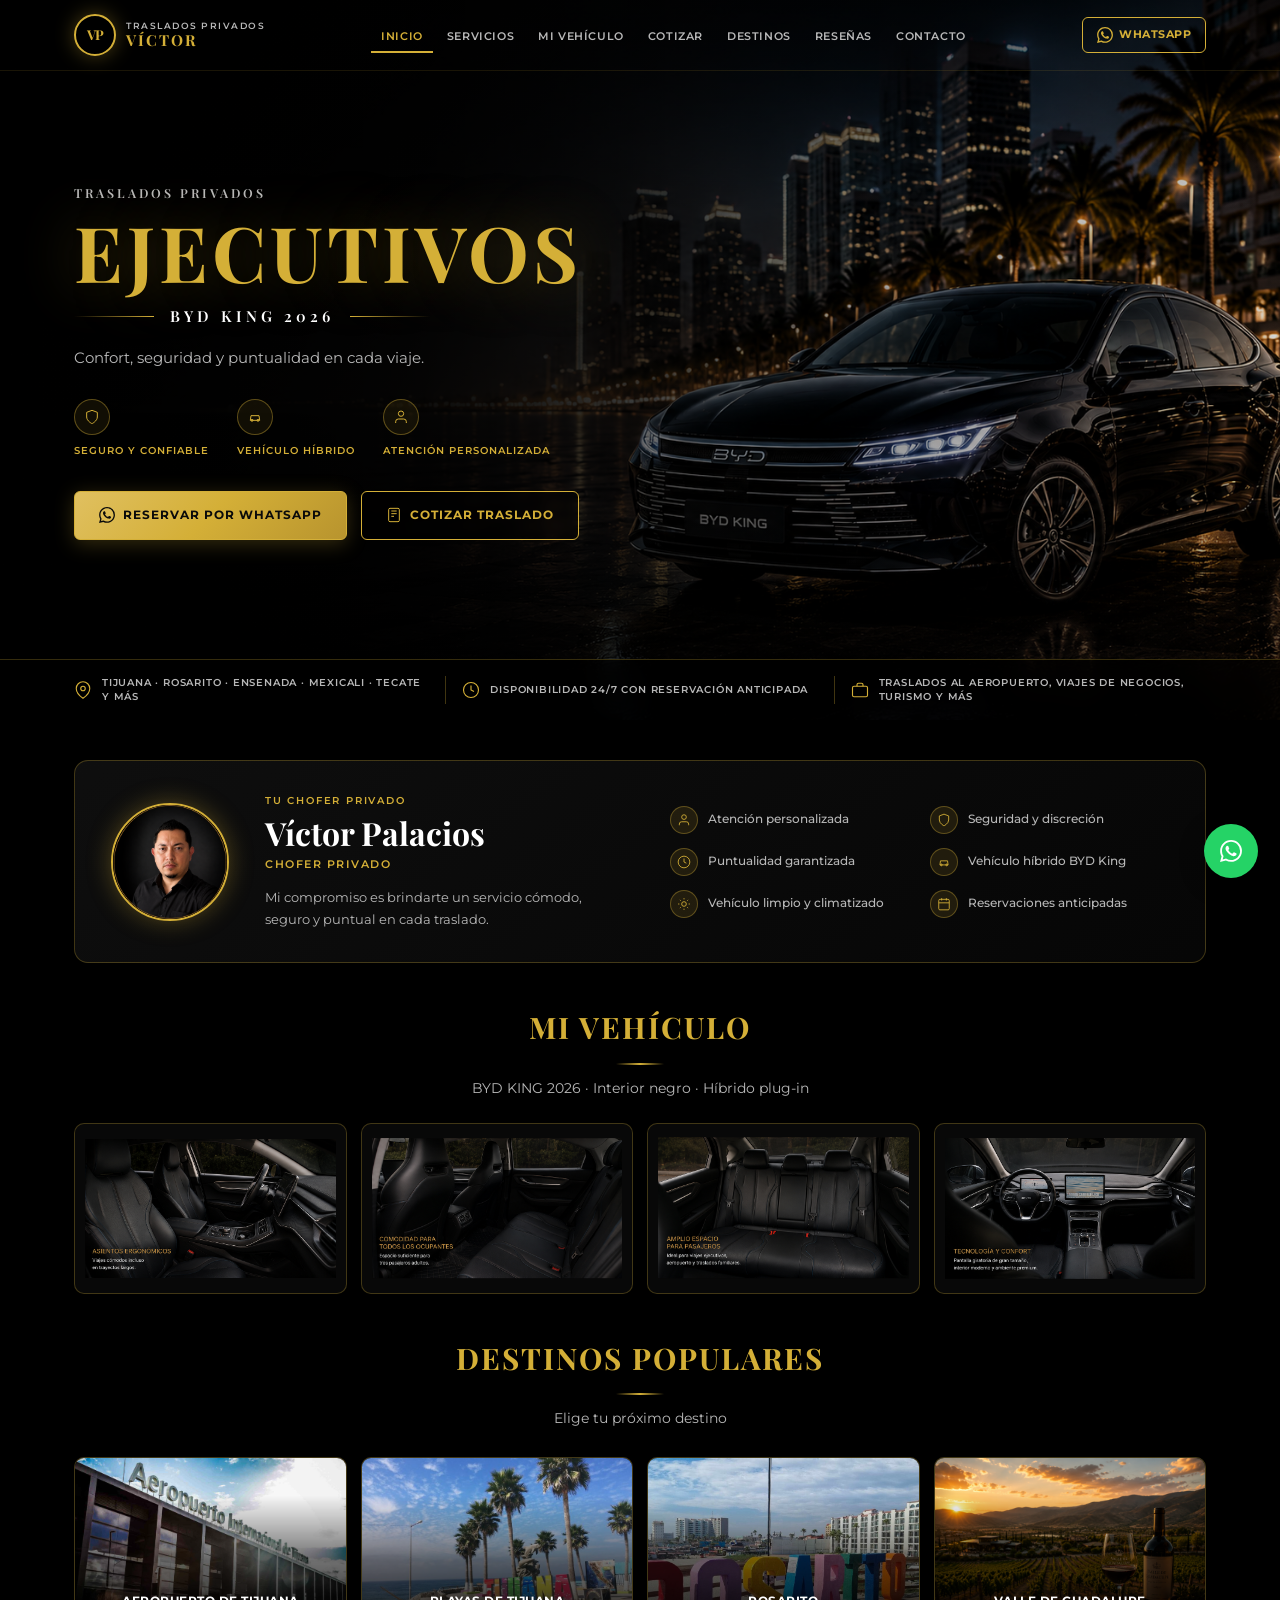
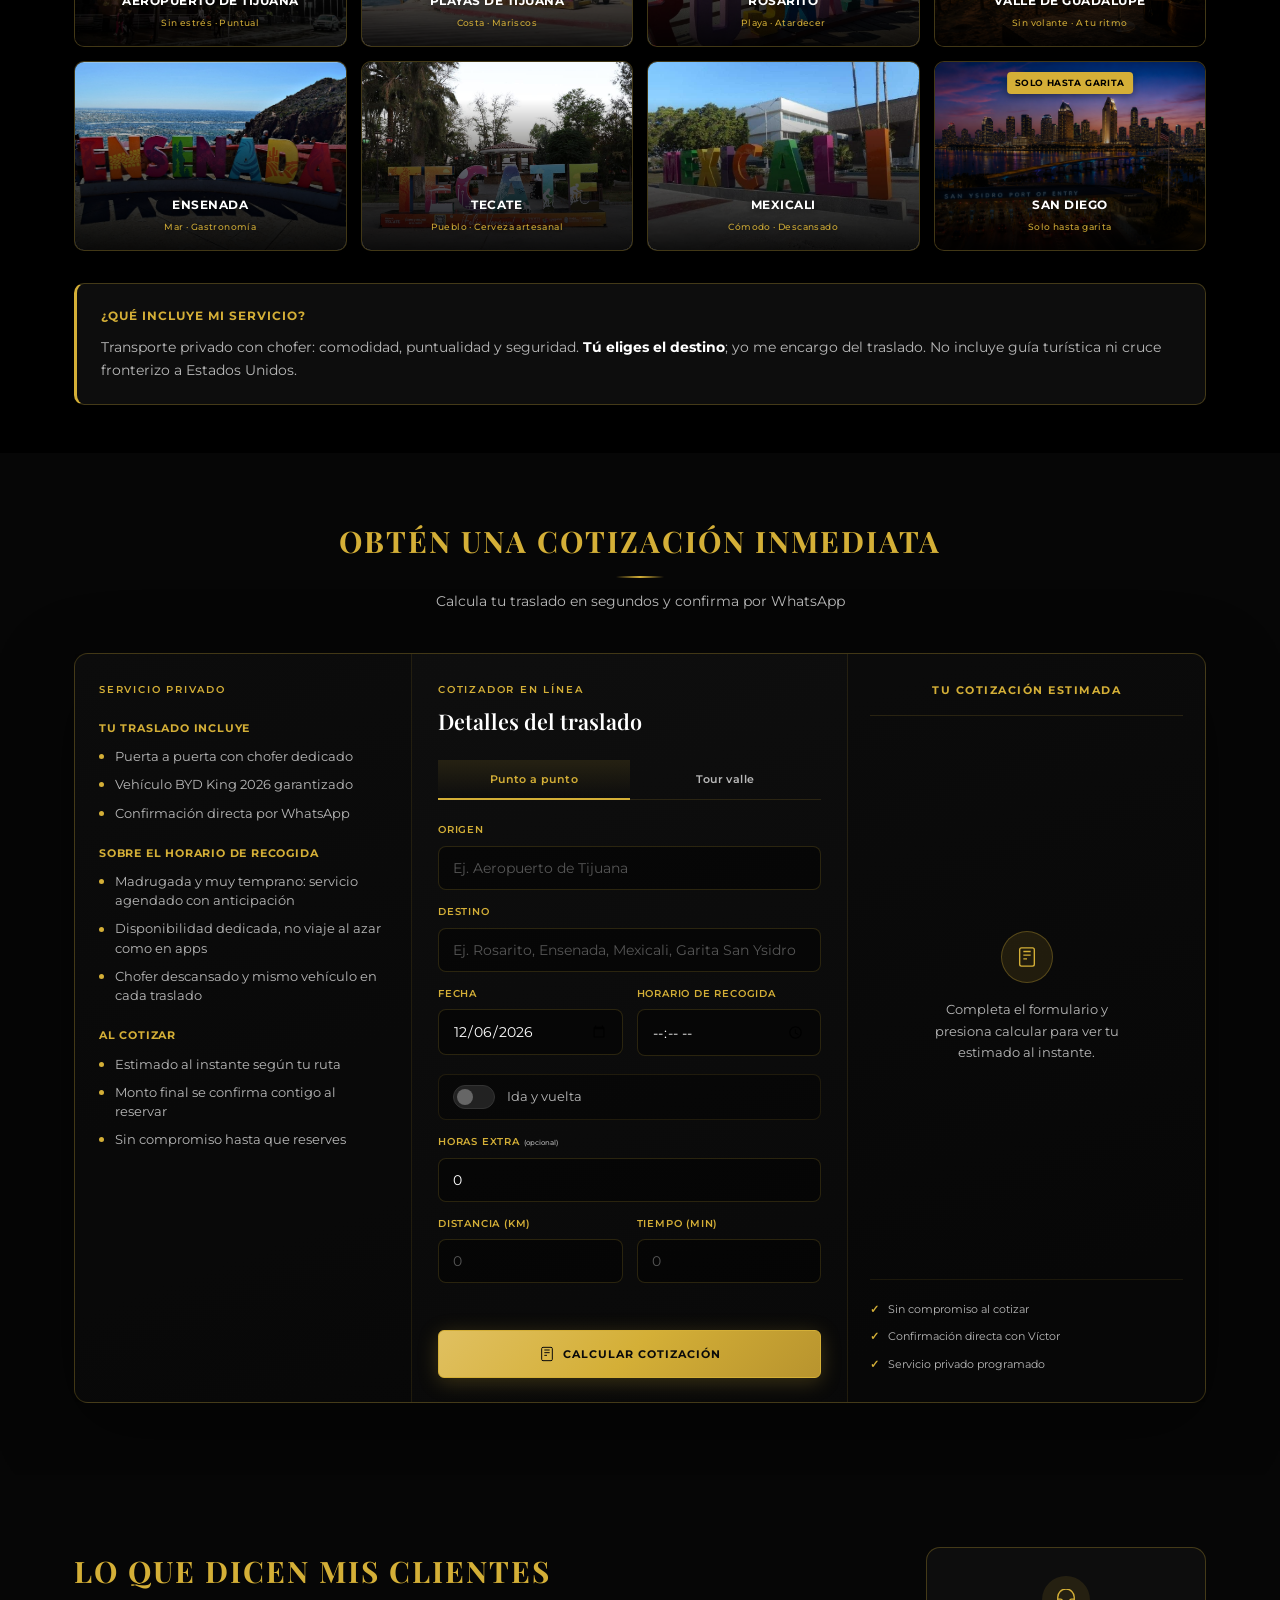
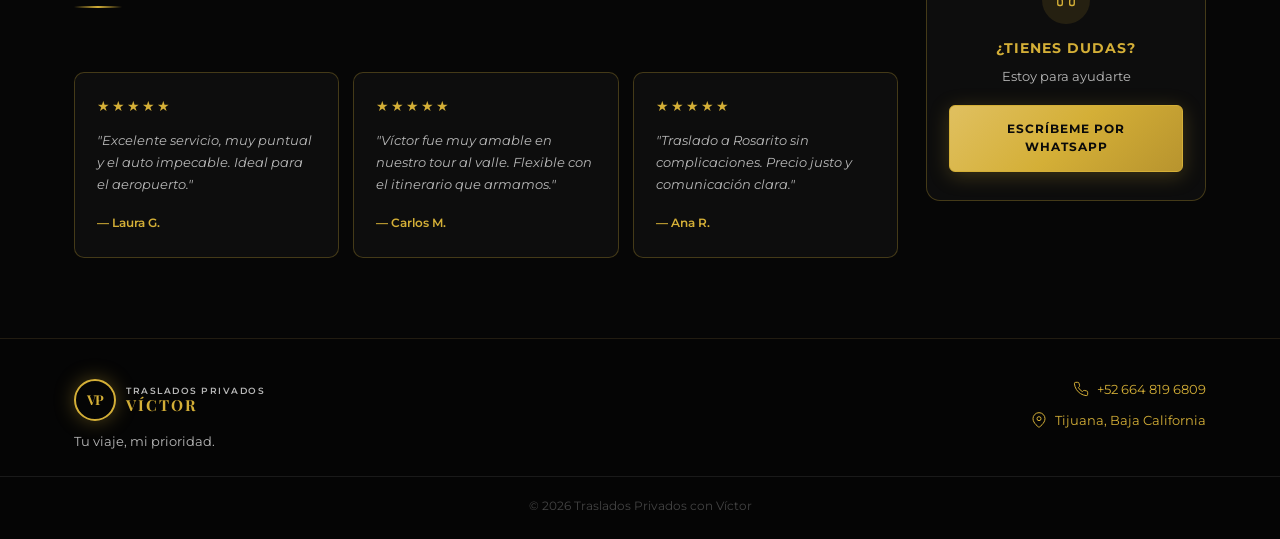
==== commit 914fff7e: "Add files via upload" ====
--- a/index.html
+++ b/index.html
@@ -9,7 +9,7 @@
     <link rel="preconnect" href="https://fonts.gstatic.com" crossorigin>
     <link href="https://fonts.googleapis.com/css2?family=Montserrat:wght@400;500;600;700&family=Playfair+Display:ital,wght@0,600;0,700;1,600&display=swap" rel="stylesheet">
     <link rel="preload" as="image" href="images/hero1.png">
-    <link rel="stylesheet" href="styles.css?v=3">
+    <link rel="stylesheet" href="styles.css?v=10">
 </head>
 <body>
 
@@ -281,6 +281,37 @@
 
         <div class="quote-card">
             <div class="quote-card-grid">
+                <aside class="quote-info-panel">
+                    <span class="quote-info-tag">Servicio privado</span>
+
+                    <div class="quote-info-section">
+                        <h4 class="quote-info-heading">Tu traslado incluye</h4>
+                        <ul class="quote-info-list">
+                            <li>Puerta a puerta con chofer dedicado</li>
+                            <li>Vehículo BYD King 2026 garantizado</li>
+                            <li>Confirmación directa por WhatsApp</li>
+                        </ul>
+                    </div>
+
+                    <div class="quote-info-section">
+                        <h4 class="quote-info-heading">Sobre el horario de recogida</h4>
+                        <ul class="quote-info-list">
+                            <li>Madrugada y muy temprano: servicio agendado con anticipación</li>
+                            <li>Disponibilidad dedicada, no viaje al azar como en apps</li>
+                            <li>Chofer descansado y mismo vehículo en cada traslado</li>
+                        </ul>
+                    </div>
+
+                    <div class="quote-info-section">
+                        <h4 class="quote-info-heading">Al cotizar</h4>
+                        <ul class="quote-info-list">
+                            <li>Estimado al instante según tu ruta</li>
+                            <li>Monto final se confirma contigo al reservar</li>
+                            <li>Sin compromiso hasta que reserves</li>
+                        </ul>
+                    </div>
+                </aside>
+
                 <div class="quote-form-wrap">
                     <div class="quote-form-head">
                         <span class="quote-form-tag">Cotizador en línea</span>
@@ -316,7 +347,6 @@
                                 <div class="form-group">
                                     <label for="horario">Horario de recogida</label>
                                     <input type="time" id="horario" required>
-                                    <p class="form-hint">Recargos por horario especial (12:00 a.m. – 4:59 a.m.): +30%.</p>
                                 </div>
                             </div>
 
@@ -328,8 +358,7 @@
                                 </label>
                                 <div class="form-group">
                                     <label for="horasExtra">Horas extra <span class="label-optional">(opcional)</span></label>
-                                    <input type="number" id="horasExtra" value="0" min="0" step="1" placeholder="0">
-                                    <p class="form-hint">Agrega 1 h o más si necesitan parada adicional (banco, trámite, etc.). Los detalles se confirman al reservar.</p>
+                                    <input type="number" id="horasExtra" value="0" min="0" step="1" placeholder="Ej. 1 h para parada adicional">
                                 </div>
                                 <div class="form-row route-calc-fields" id="routeCalcTraslado" hidden>
                                     <div class="form-group">
@@ -375,29 +404,6 @@
                                 </div>
                             </div>
                         </div>
-
-                        <div class="rate-cards rate-cards-dual">
-                            <div class="rate-card-group">
-                                <span class="rate-card-group-label">Traslado local</span>
-                                <p class="rate-card-desc">Tijuana, Rosarito, Playas, Tecate y garitas.</p>
-                                <div class="rate-card rate-card-minimum">
-                                    <span>Desde</span>
-                                    <strong>$120</strong>
-                                </div>
-                            </div>
-                            <div class="rate-card-group">
-                                <span class="rate-card-group-label">Traslado premium</span>
-                                <p class="rate-card-desc">Ensenada, Mexicali, Valle y viajes programados de mayor distancia.</p>
-                                <div class="rate-card rate-card-minimum">
-                                    <span>Desde</span>
-                                    <strong>$150</strong>
-                                </div>
-                            </div>
-                        </div>
-
-                        <p class="rate-tariffs-note">La tarifa depende del trayecto. Los viajes fuera de la zona metropolitana o de mayor recorrido aplican tarifa premium.</p>
-
-                        <p class="rate-policy-note">Al reservar se confirma hasta el 115% del estimado. Horario especial madrugada (12:00 a.m.–4:59 a.m.): +30%.</p>
 
                         <button type="submit" class="btn btn-gold btn-full btn-calc">
                             <svg viewBox="0 0 24 24" fill="none" stroke="currentColor" stroke-width="1.5" width="16" height="16" aria-hidden="true"><rect x="4" y="2" width="16" height="20" rx="2"/><path d="M8 6h8M8 10h8M8 14h4"/></svg>
@@ -425,9 +431,9 @@
                     </a>
 
                     <ul class="result-trust">
-                        <li>Sin compromiso de reserva</li>
+                        <li>Sin compromiso al cotizar</li>
                         <li>Confirmación directa con Víctor</li>
-                        <li>Precios transparentes</li>
+                        <li>Servicio privado programado</li>
                     </ul>
                 </aside>
             </div>
@@ -536,6 +542,6 @@
 </div>
 
 <script src="config.js"></script>
-<script src="script.js?v=3"></script>
+<script src="script.js?v=10"></script>
 </body>
 </html>
--- a/styles.css
+++ b/styles.css
@@ -756,7 +756,7 @@
 }
 
 .quote-card {
-    max-width: 960px;
+    max-width: 1280px;
     margin: 0 auto;
     background: linear-gradient(160deg, #0f0f0f 0%, #080808 100%);
     border: 1px solid var(--card-border);
@@ -773,12 +773,76 @@
 
 .quote-card-grid {
     display: grid;
-    grid-template-columns: 1.15fr 0.85fr;
+    grid-template-columns: minmax(240px, 0.85fr) minmax(300px, 1.1fr) minmax(260px, 0.9fr);
+    align-items: stretch;
+}
+
+.quote-info-panel {
+    padding: 28px 24px;
+    background: rgba(0, 0, 0, 0.22);
+    border-right: 1px solid rgba(212, 175, 55, 0.12);
+}
+
+.quote-info-tag {
+    display: block;
+    font-size: 0.62rem;
+    font-weight: 600;
+    letter-spacing: 1.8px;
+    text-transform: uppercase;
+    color: var(--gold);
+    margin-bottom: 22px;
+}
+
+.quote-info-section {
+    margin-bottom: 22px;
+}
+
+.quote-info-section:last-child {
+    margin-bottom: 0;
+}
+
+.quote-info-heading {
+    font-family: 'Montserrat', sans-serif;
+    font-size: 0.68rem;
+    font-weight: 700;
+    letter-spacing: 0.8px;
+    text-transform: uppercase;
+    color: var(--gold);
+    margin-bottom: 10px;
+}
+
+.quote-info-list {
+    list-style: none;
+    margin: 0;
+    padding: 0;
+    display: flex;
+    flex-direction: column;
+    gap: 9px;
+}
+
+.quote-info-list li {
+    position: relative;
+    padding-left: 16px;
+    font-size: 0.8rem;
+    line-height: 1.5;
+    color: var(--text-muted);
+}
+
+.quote-info-list li::before {
+    content: "";
+    position: absolute;
+    left: 0;
+    top: 0.55em;
+    width: 5px;
+    height: 5px;
+    border-radius: 50%;
+    background: var(--gold);
 }
 
 .quote-form-wrap {
-    padding: 32px 32px 28px;
+    padding: 28px 26px 24px;
     border-right: 1px solid rgba(212, 175, 55, 0.12);
+    min-width: 0;
 }
 
 .quote-form-head {
@@ -1138,10 +1202,11 @@
 }
 
 .quote-result-wrap {
-    padding: 32px 28px;
+    padding: 28px 22px 24px;
     display: flex;
     flex-direction: column;
-    background: rgba(0, 0, 0, 0.25);
+    background: rgba(0, 0, 0, 0.18);
+    min-width: 0;
 }
 
 .result-card {
@@ -1920,16 +1985,23 @@
 
 /* ── Responsive ── */
 
-@media (max-width: 1024px) {
+@media (max-width: 1100px) {
     .quote-card-grid {
         grid-template-columns: 1fr;
+    }
+
+    .quote-info-panel {
+        border-right: none;
+        border-bottom: 1px solid rgba(212, 175, 55, 0.12);
     }
 
     .quote-form-wrap {
         border-right: none;
         border-bottom: 1px solid rgba(212, 175, 55, 0.12);
     }
-
+}
+
+@media (max-width: 1024px) {
     .profile-card {
         grid-template-columns: auto 1fr;
     }
@@ -2095,6 +2167,7 @@
         padding: 10px 6px;
     }
 
+    .quote-info-panel,
     .quote-form-wrap,
     .quote-result-wrap {
         padding: 24px 20px;
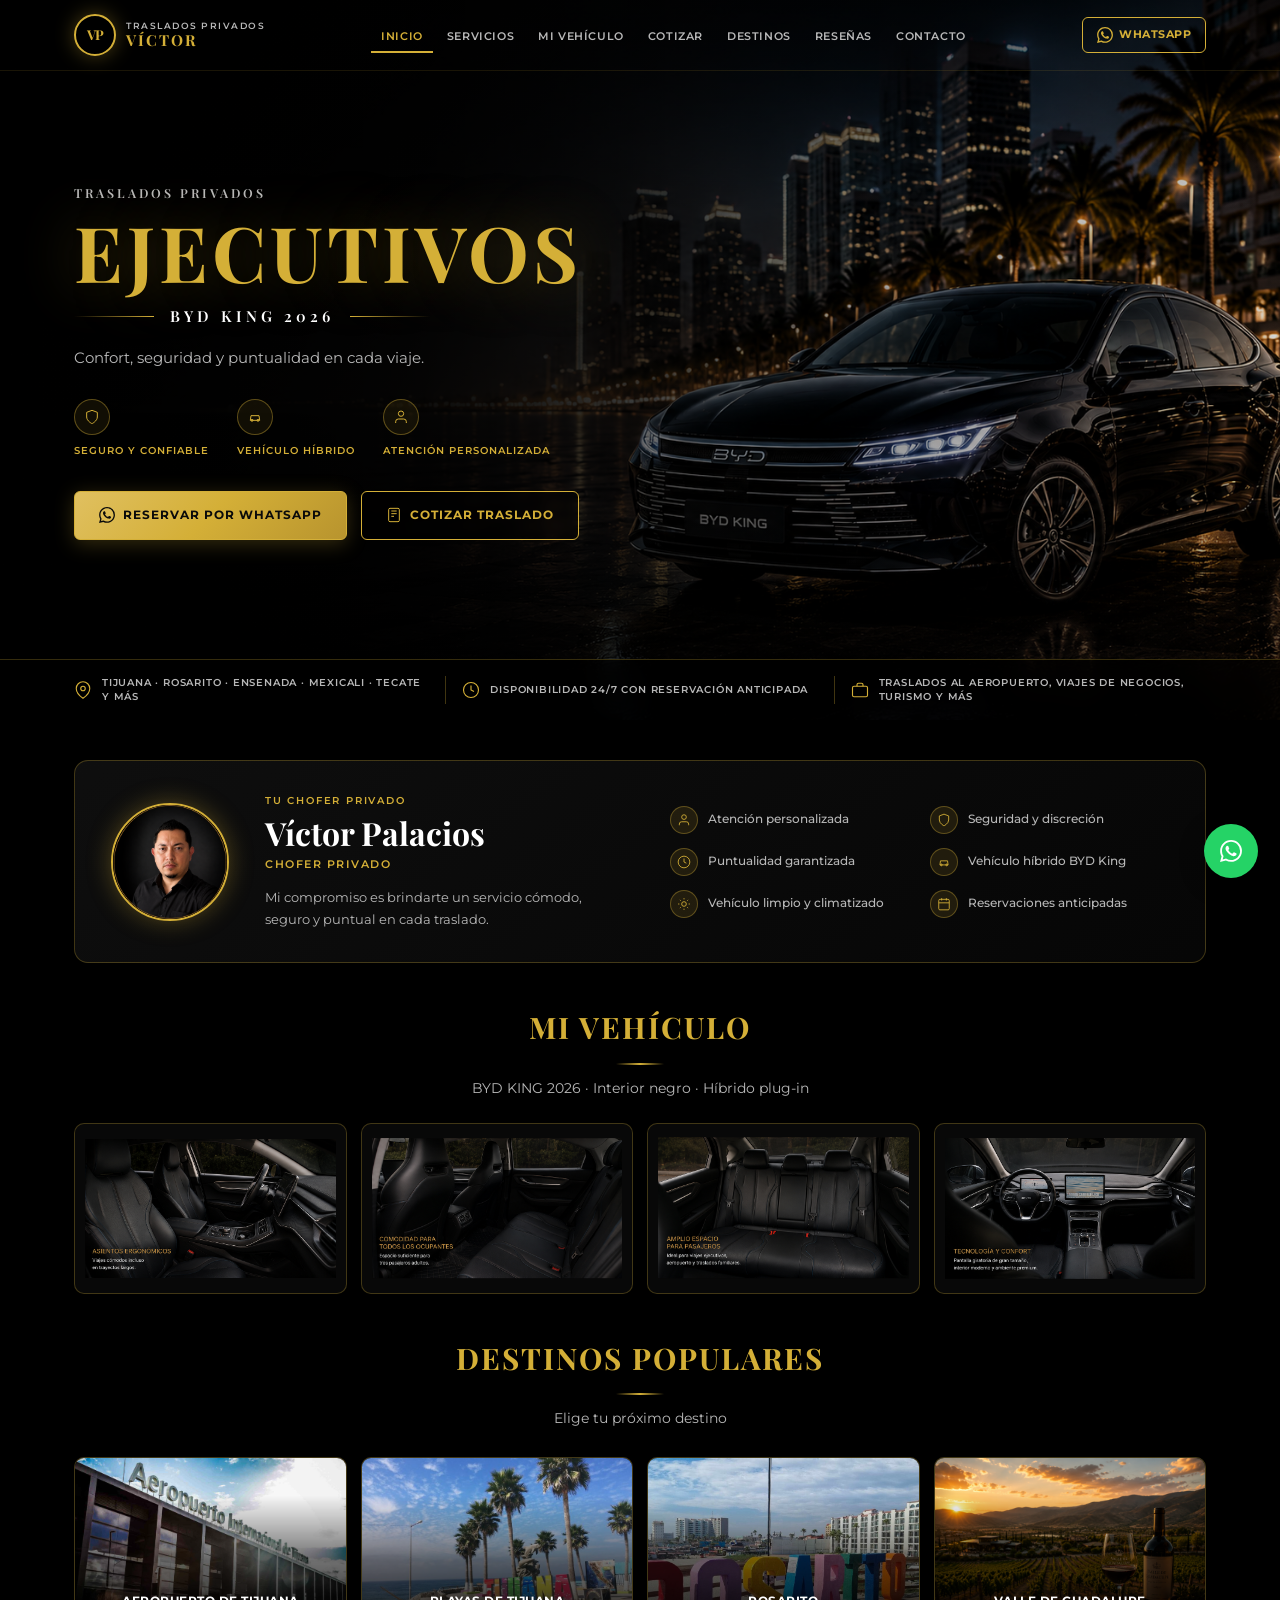
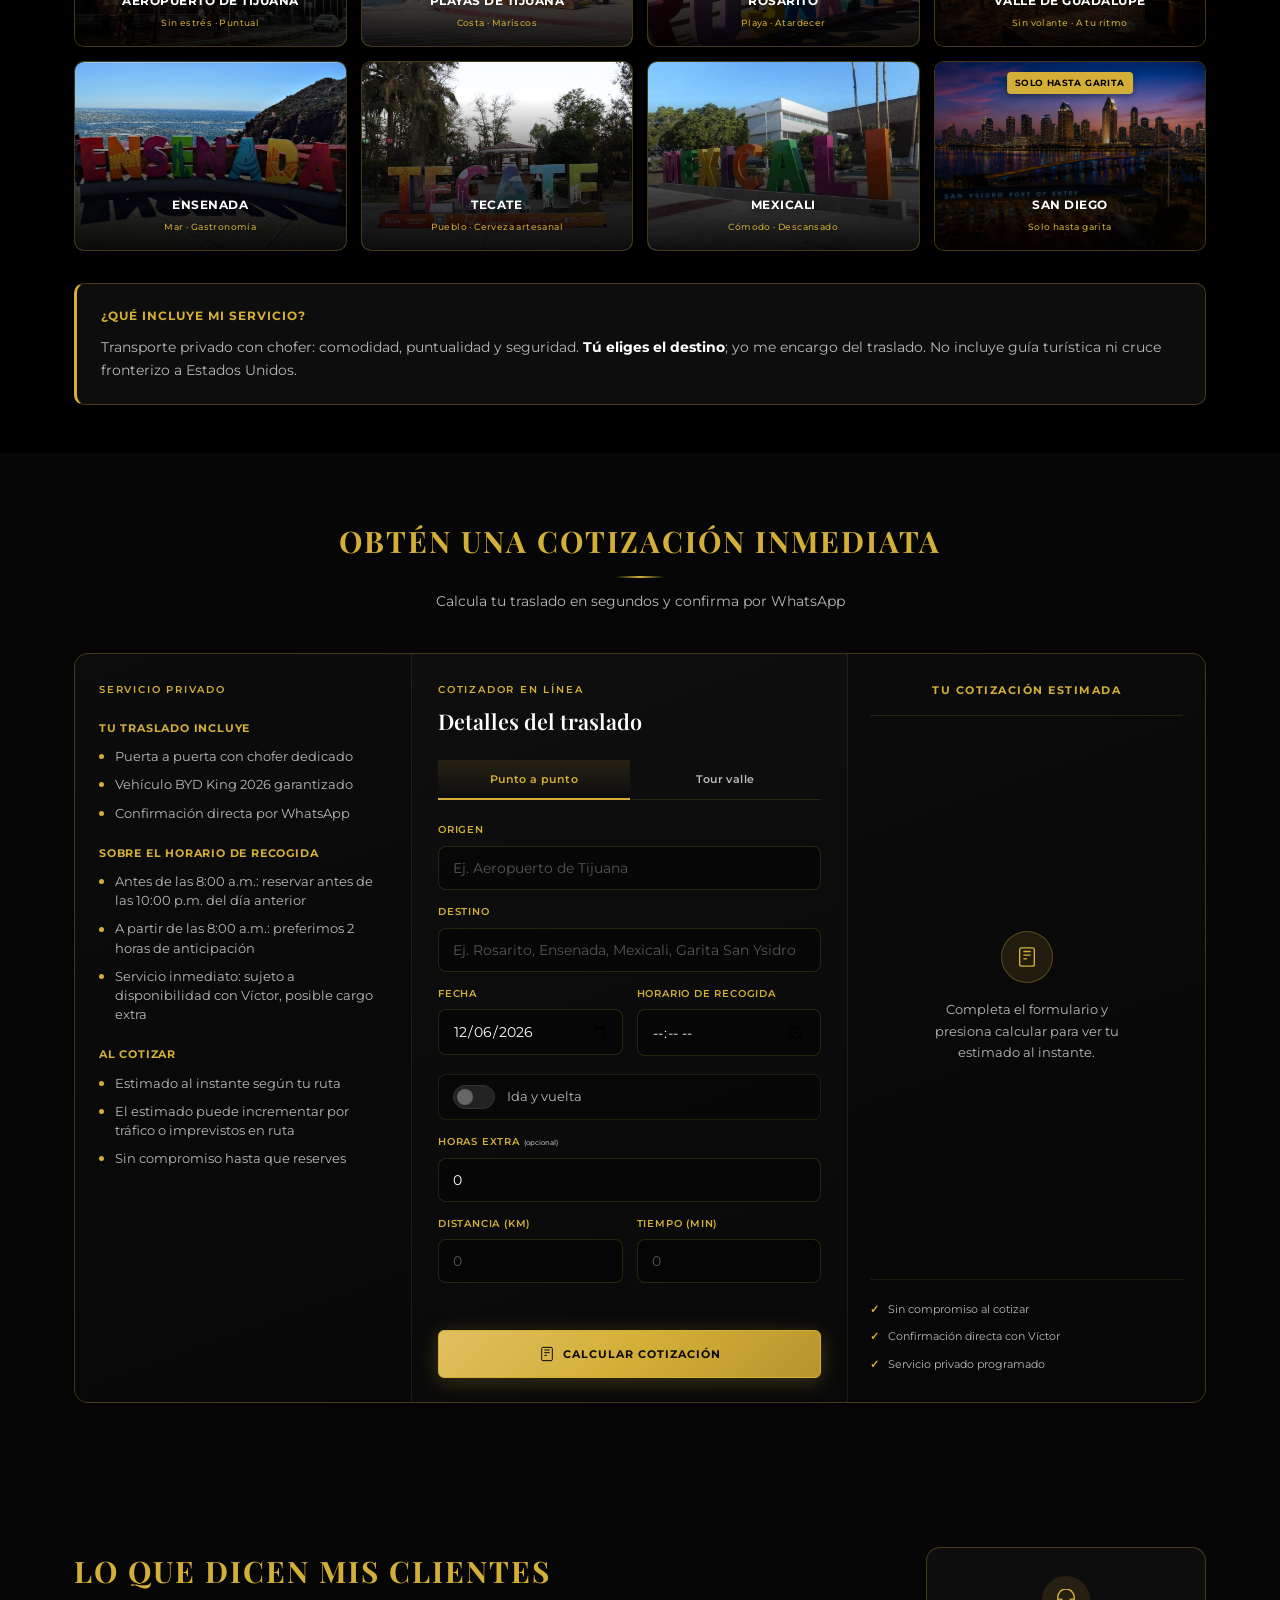
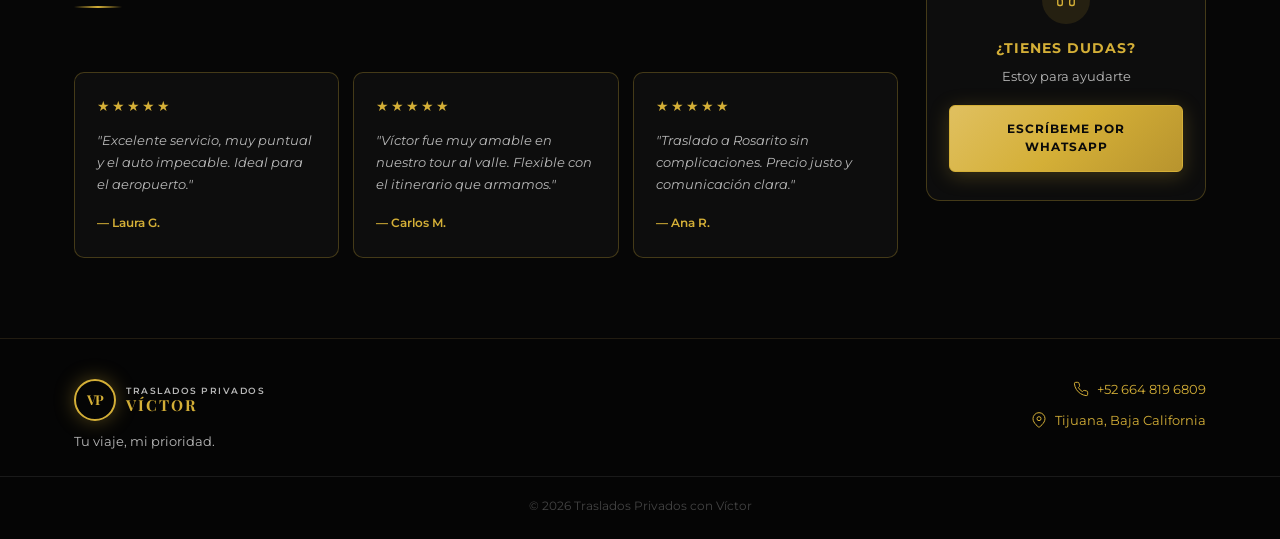
==== commit cc174975: "Add files via upload" ====
--- a/index.html
+++ b/index.html
@@ -5,11 +5,15 @@
     <meta name="viewport" content="width=device-width, initial-scale=1.0">
     <meta name="description" content="Traslados privados en Tijuana, Rosarito, Ensenada, Mexicali, Tecate y más. Transporte ejecutivo con BYD King 2026 y Víctor Palacios.">
     <title>Traslados Privados Víctor | Transporte Ejecutivo Baja California</title>
+    <link rel="icon" href="icons/favicon.svg" type="image/svg+xml">
+    <link rel="icon" href="icons/favicon-32.png" sizes="32x32" type="image/png">
+    <link rel="apple-touch-icon" href="icons/apple-touch-icon.png">
+    <meta name="theme-color" content="#080808">
     <link rel="preconnect" href="https://fonts.googleapis.com">
     <link rel="preconnect" href="https://fonts.gstatic.com" crossorigin>
     <link href="https://fonts.googleapis.com/css2?family=Montserrat:wght@400;500;600;700&family=Playfair+Display:ital,wght@0,600;0,700;1,600&display=swap" rel="stylesheet">
     <link rel="preload" as="image" href="images/hero1.png">
-    <link rel="stylesheet" href="styles.css?v=10">
+    <link rel="stylesheet" href="styles.css?v=17">
 </head>
 <body>
 
@@ -296,9 +300,9 @@
                     <div class="quote-info-section">
                         <h4 class="quote-info-heading">Sobre el horario de recogida</h4>
                         <ul class="quote-info-list">
-                            <li>Madrugada y muy temprano: servicio agendado con anticipación</li>
-                            <li>Disponibilidad dedicada, no viaje al azar como en apps</li>
-                            <li>Chofer descansado y mismo vehículo en cada traslado</li>
+                            <li>Antes de las 8:00 a.m.: reservar antes de las 10:00 p.m. del día anterior</li>
+                            <li>A partir de las 8:00 a.m.: preferimos 2 horas de anticipación</li>
+                            <li>Servicio inmediato: sujeto a disponibilidad con Víctor, posible cargo extra</li>
                         </ul>
                     </div>
 
@@ -306,7 +310,7 @@
                         <h4 class="quote-info-heading">Al cotizar</h4>
                         <ul class="quote-info-list">
                             <li>Estimado al instante según tu ruta</li>
-                            <li>Monto final se confirma contigo al reservar</li>
+                            <li>El estimado puede incrementar por tráfico o imprevistos en ruta</li>
                             <li>Sin compromiso hasta que reserves</li>
                         </ul>
                     </div>
@@ -425,10 +429,10 @@
                         </div>
                     </div>
 
-                    <a id="whatsappBtn" class="btn btn-whatsapp-result" target="_blank" rel="noopener" style="display:none">
-                        <svg viewBox="0 0 24 24" fill="currentColor" width="18" height="18"><path d="M17.472 14.382c-.297-.149-1.758-.867-2.03-.967-.273-.099-.471-.148-.67.15-.197.297-.767.966-.94 1.164-.173.199-.347.223-.644.075-.297-.15-1.255-.463-2.39-1.475-.883-.788-1.48-1.761-1.653-2.059-.173-.297-.018-.458.13-.606.134-.133.298-.347.446-.52.149-.174.198-.298.298-.497.099-.198.05-.371-.025-.52-.075-.149-.669-1.612-.916-2.207-.242-.579-.487-.5-.669-.51-.173-.008-.371-.01-.57-.01-.198 0-.52.074-.792.372-.272.297-1.04 1.016-1.04 2.479 0 1.462 1.065 2.875 1.213 3.074.149.198 2.096 3.2 5.077 4.487.709.306 1.262.489 1.694.625.712.227 1.36.195 1.871.118.571-.085 1.758-.719 2.006-1.413.248-.694.248-1.289.173-1.413-.074-.124-.272-.198-.57-.347m-5.421 7.403h-.004a9.87 9.87 0 01-5.031-1.378l-.361-.214-3.741.982.998-3.648-.235-.374a9.86 9.86 0 01-1.51-5.26c.001-5.45 4.436-9.884 9.888-9.884 2.64 0 5.122 1.03 6.988 2.898a9.825 9.825 0 012.893 6.994c-.003 5.45-4.435 9.884-9.881 9.884m8.413-18.297A11.815 11.815 0 0012.05 0C5.495 0 .16 5.335.157 11.892c0 2.096.547 4.142 1.588 5.945L.057 24l6.305-1.654a11.882 11.882 0 005.683 1.448h.005c6.554 0 11.89-5.335 11.893-11.893a11.821 11.821 0 00-3.48-8.413z"/></svg>
+                    <button type="button" id="whatsappBtn" class="btn btn-whatsapp-result" style="display:none">
+                        <svg viewBox="0 0 24 24" fill="currentColor" width="18" height="18" aria-hidden="true"><path d="M17.472 14.382c-.297-.149-1.758-.867-2.03-.967-.273-.099-.471-.148-.67.15-.197.297-.767.966-.94 1.164-.173.199-.347.223-.644.075-.297-.15-1.255-.463-2.39-1.475-.883-.788-1.48-1.761-1.653-2.059-.173-.297-.018-.458.13-.606.134-.133.298-.347.446-.52.149-.174.198-.298.298-.497.099-.198.05-.371-.025-.52-.075-.149-.669-1.612-.916-2.207-.242-.579-.487-.5-.669-.51-.173-.008-.371-.01-.57-.01-.198 0-.52.074-.792.372-.272.297-1.04 1.016-1.04 2.479 0 1.462 1.065 2.875 1.213 3.074.149.198 2.096 3.2 5.077 4.487.709.306 1.262.489 1.694.625.712.227 1.36.195 1.871.118.571-.085 1.758-.719 2.006-1.413.248-.694.248-1.289.173-1.413-.074-.124-.272-.198-.57-.347m-5.421 7.403h-.004a9.87 9.87 0 01-5.031-1.378l-.361-.214-3.741.982.998-3.648-.235-.374a9.86 9.86 0 01-1.51-5.26c.001-5.45 4.436-9.884 9.888-9.884 2.64 0 5.122 1.03 6.988 2.898a9.825 9.825 0 012.893 6.994c-.003 5.45-4.435 9.884-9.881 9.884m8.413-18.297A11.815 11.815 0 0012.05 0C5.495 0 .16 5.335.157 11.892c0 2.096.547 4.142 1.588 5.945L.057 24l6.305-1.654a11.882 11.882 0 005.683 1.448h.005c6.554 0 11.89-5.335 11.893-11.893a11.821 11.821 0 00-3.48-8.413z"/></svg>
                         SOLICITAR RESERVA POR WHATSAPP
-                    </a>
+                    </button>
 
                     <ul class="result-trust">
                         <li>Sin compromiso al cotizar</li>
@@ -531,6 +535,129 @@
     </div>
 </div>
 
+<div class="reserva-modal" id="reservaModal" hidden aria-hidden="true" role="dialog" aria-modal="true" aria-labelledby="reservaModalTitle">
+    <div class="reserva-modal-window">
+        <button type="button" class="reserva-modal-close lightbox-close" id="reservaModalClose" aria-label="Cerrar">&times;</button>
+        <div class="reserva-modal-body">
+            <span class="reserva-modal-tag">Confirmar reserva</span>
+            <h3 id="reservaModalTitle">Datos para tu reservación</h3>
+
+            <div class="reserva-resumen" id="reservaResumen" aria-live="polite"></div>
+
+            <p class="reserva-policy-note" id="reservaPolicyNote">
+                Para recogidas a partir de las 8:00 a.m., preferimos recibir tu solicitud con al menos <strong>2 horas de anticipación</strong>. Si necesitas servicio inmediato, Víctor confirmará disponibilidad contigo <strong>(posible cargo extra)</strong>.
+            </p>
+
+            <form class="reserva-form" id="reservaForm" novalidate>
+                <div class="form-group">
+                    <label for="reservaNombre">Nombre completo</label>
+                    <input type="text" id="reservaNombre" name="nombre" required autocomplete="name" placeholder="Ej. Juan Pérez García">
+                </div>
+
+                <div class="form-group">
+                    <label for="reservaTelefono">Teléfono de contacto</label>
+                    <input type="tel" id="reservaTelefono" name="telefono" required autocomplete="tel" placeholder="Ej. 664 123 4567" inputmode="tel">
+                </div>
+
+                <div class="form-group">
+                    <label for="reservaPasajeros">Número de pasajeros <span class="label-optional">(máx. 4)</span></label>
+                    <input type="number" id="reservaPasajeros" name="pasajeros" required min="1" max="4" value="1" inputmode="numeric">
+                </div>
+
+                <fieldset class="reserva-fieldset">
+                    <legend>Contacto de emergencia</legend>
+                    <div class="form-group">
+                        <label for="reservaEmergenciaNombre">Nombre</label>
+                        <input type="text" id="reservaEmergenciaNombre" name="emergenciaNombre" required autocomplete="off" placeholder="Familiar o conocido">
+                    </div>
+                    <div class="form-group">
+                        <label for="reservaEmergenciaTel">Teléfono</label>
+                        <input type="tel" id="reservaEmergenciaTel" name="emergenciaTel" required inputmode="tel" placeholder="Ej. 664 987 6543">
+                    </div>
+                </fieldset>
+
+                <div class="reserva-diurno-block" id="reservaDiurnoBlock" hidden>
+                    <p class="reserva-diurno-info" id="reservaDiurnoInfo"></p>
+                </div>
+
+                <div class="reserva-madrugada-block" id="reservaMadrugadaBlock" hidden>
+                    <h4 class="reserva-madrugada-title">Requisitos — horario de madrugada</h4>
+                    <ul class="reserva-madrugada-list">
+                        <li>Reservación con al menos <strong>10 horas de anticipación</strong> (clientes nuevos o con menos de 5 viajes).</li>
+                        <li><strong>Anticipo del 50%</strong> para confirmar (clientes nuevos o con menos de 5 viajes).</li>
+                        <li>Máximo <strong>4 pasajeros</strong> por viaje.</li>
+                        <li>Liquidar el viaje <strong>al llegar</strong> por el cliente: efectivo o transferencia.</li>
+                    </ul>
+                    <div class="reserva-deposito-box">
+                        <p class="reserva-deposito-label">Datos para anticipo (50%)</p>
+                        <p class="reserva-deposito-monto" id="reservaAnticipoMonto"></p>
+                        <dl class="reserva-deposito-datos">
+                            <div><dt>Banco</dt><dd>BBVA</dd></div>
+                            <div><dt>Cuenta</dt><dd>012028011137631534</dd></div>
+                            <div><dt>Titular</dt><dd>Victor Palacios</dd></div>
+                        </dl>
+                        <p class="reserva-deposito-nota">Víctor confirmará en WhatsApp si aplica el anticipo según tu historial de viajes.</p>
+                    </div>
+                    <label class="reserva-check-label">
+                        <input type="checkbox" id="reservaAceptaAnticipo" name="aceptaAnticipo">
+                        <span>Confirmo el requisito de anticipo del 50% (consulta las políticas de reserva).</span>
+                    </label>
+                </div>
+
+                <div class="reserva-accept-wrap">
+                    <label class="reserva-check-label reserva-accept-label">
+                        <input type="checkbox" id="reservaAceptaPoliticas" name="aceptaPoliticas" required>
+                        <span>Acepto las políticas de reserva</span>
+                    </label>
+                    <button type="button" class="reserva-ver-politicas" id="reservaVerPoliticas">Ver políticas de reserva</button>
+                </div>
+
+                <p class="reserva-error" id="reservaError" hidden role="alert"></p>
+
+                <div class="reserva-actions">
+                    <button type="button" class="btn btn-outline btn-full" id="reservaCancelar">Ahora no</button>
+                    <button type="submit" class="btn btn-whatsapp-result btn-full" id="reservaContinuar">
+                        <svg viewBox="0 0 24 24" fill="currentColor" width="18" height="18" aria-hidden="true"><path d="M17.472 14.382c-.297-.149-1.758-.867-2.03-.967-.273-.099-.471-.148-.67.15-.197.297-.767.966-.94 1.164-.173.199-.347.223-.644.075-.297-.15-1.255-.463-2.39-1.475-.883-.788-1.48-1.761-1.653-2.059-.173-.297-.018-.458.13-.606.134-.133.298-.347.446-.52.149-.174.198-.298.298-.497.099-.198.05-.371-.025-.52-.075-.149-.669-1.612-.916-2.207-.242-.579-.487-.5-.669-.51-.173-.008-.371-.01-.57-.01-.198 0-.52.074-.792.372-.272.297-1.04 1.016-1.04 2.479 0 1.462 1.065 2.875 1.213 3.074.149.198 2.096 3.2 5.077 4.487.709.306 1.262.489 1.694.625.712.227 1.36.195 1.871.118.571-.085 1.758-.719 2.006-1.413.248-.694.248-1.289.173-1.413-.074-.124-.272-.198-.57-.347m-5.421 7.403h-.004a9.87 9.87 0 01-5.031-1.378l-.361-.214-3.741.982.998-3.648-.235-.374a9.86 9.86 0 01-1.51-5.26c.001-5.45 4.436-9.884 9.888-9.884 2.64 0 5.122 1.03 6.988 2.898a9.825 9.825 0 012.893 6.994c-.003 5.45-4.435 9.884-9.881 9.884m8.413-18.297A11.815 11.815 0 0012.05 0C5.495 0 .16 5.335.157 11.892c0 2.096.547 4.142 1.588 5.945L.057 24l6.305-1.654a11.882 11.882 0 005.683 1.448h.005c6.554 0 11.89-5.335 11.893-11.893a11.821 11.821 0 00-3.48-8.413z"/></svg>
+                        Continuar con la reserva por WhatsApp
+                    </button>
+                </div>
+            </form>
+        </div>
+    </div>
+</div>
+
+<div class="politicas-modal" id="politicasModal" hidden aria-hidden="true" role="dialog" aria-modal="true" aria-labelledby="politicasModalTitle">
+    <div class="politicas-modal-window">
+        <button type="button" class="politicas-modal-close lightbox-close" id="politicasModalClose" aria-label="Cerrar">&times;</button>
+        <div class="politicas-modal-body">
+            <span class="reserva-modal-tag">Reservaciones</span>
+            <h3 id="politicasModalTitle">Políticas de reserva</h3>
+            <ul class="reserva-politicas-list" id="reservaPoliticasList"></ul>
+            <button type="button" class="btn btn-gold btn-full" id="politicasModalCerrar">Entendido</button>
+        </div>
+    </div>
+</div>
+
+<div class="contact-banner" id="contactBanner" hidden aria-hidden="true" role="dialog" aria-labelledby="contactBannerTitle" aria-live="polite">
+    <div class="contact-banner-inner">
+        <button type="button" class="contact-banner-close" id="contactBannerClose" aria-label="Cerrar">&times;</button>
+        <p class="contact-banner-tag" id="contactBannerTag">¿Primera vez aquí?</p>
+        <h3 class="contact-banner-title" id="contactBannerTitle">Guarda mi WhatsApp</h3>
+        <p class="contact-banner-text">Así puedes cotizar cuando lo necesites, sin tener que buscar la página otra vez.</p>
+        <div class="contact-banner-actions">
+            <button type="button" class="btn btn-gold btn-full contact-banner-btn-save" id="contactBannerSave">
+                <svg viewBox="0 0 24 24" fill="none" stroke="currentColor" stroke-width="1.5" width="18" height="18" aria-hidden="true"><path d="M16 21v-2a4 4 0 00-4-4H6a4 4 0 00-4 4v2"/><circle cx="9" cy="7" r="4"/><path d="M22 21v-2a4 4 0 00-3-3.87M16 3.13a4 4 0 010 7.75"/></svg>
+                Guardar contacto
+            </button>
+            <a href="https://wa.me/526648196809" class="btn btn-outline btn-full contact-banner-btn-wa" id="contactBannerWa" target="_blank" rel="noopener">
+                <svg viewBox="0 0 24 24" fill="currentColor" width="18" height="18" aria-hidden="true"><path d="M17.472 14.382c-.297-.149-1.758-.867-2.03-.967-.273-.099-.471-.148-.67.15-.197.297-.767.966-.94 1.164-.173.199-.347.223-.644.075-.297-.15-1.255-.463-2.39-1.475-.883-.788-1.48-1.761-1.653-2.059-.173-.297-.018-.458.13-.606.134-.133.298-.347.446-.52.149-.174.198-.298.298-.497.099-.198.05-.371-.025-.52-.075-.149-.669-1.612-.916-2.207-.242-.579-.487-.5-.669-.51-.173-.008-.371-.01-.57-.01-.198 0-.52.074-.792.372-.272.297-1.04 1.016-1.04 2.479 0 1.462 1.065 2.875 1.213 3.074.149.198 2.096 3.2 5.077 4.487.709.306 1.262.489 1.694.625.712.227 1.36.195 1.871.118.571-.085 1.758-.719 2.006-1.413.248-.694.248-1.289.173-1.413-.074-.124-.272-.198-.57-.347m-5.421 7.403h-.004a9.87 9.87 0 01-5.031-1.378l-.361-.214-3.741.982.998-3.648-.235-.374a9.86 9.86 0 01-1.51-5.26c.001-5.45 4.436-9.884 9.888-9.884 2.64 0 5.122 1.03 6.988 2.898a9.825 9.825 0 012.893 6.994c-.003 5.45-4.435 9.884-9.881 9.884m8.413-18.297A11.815 11.815 0 0012.05 0C5.495 0 .16 5.335.157 11.892c0 2.096.547 4.142 1.588 5.945L.057 24l6.305-1.654a11.882 11.882 0 005.683 1.448h.005c6.554 0 11.89-5.335 11.893-11.893a11.821 11.821 0 00-3.48-8.413z"/></svg>
+                Abrir WhatsApp
+            </a>
+        </div>
+        <button type="button" class="contact-banner-dismiss" id="contactBannerDismiss">Ahora no</button>
+    </div>
+</div>
+
 <div class="lightbox" id="galleryLightbox" hidden aria-hidden="true" role="dialog" aria-modal="true" aria-labelledby="lightboxCaption">
     <div class="lightbox-window">
         <button type="button" class="lightbox-close" aria-label="Cerrar imagen">&times;</button>
@@ -542,6 +669,6 @@
 </div>
 
 <script src="config.js"></script>
-<script src="script.js?v=10"></script>
+<script src="script.js?v=17"></script>
 </body>
 </html>
--- a/styles.css
+++ b/styles.css
@@ -658,6 +658,138 @@
     border: 0;
 }
 
+/* ── Contact save banner ── */
+
+.contact-banner {
+    position: fixed;
+    inset: auto 0 0;
+    z-index: 1900;
+    display: flex;
+    justify-content: center;
+    padding: 16px;
+    pointer-events: none;
+    opacity: 0;
+    visibility: hidden;
+    transform: translateY(24px);
+    transition: opacity 0.35s ease, visibility 0.35s ease, transform 0.35s ease;
+}
+
+.contact-banner.is-open {
+    opacity: 1;
+    visibility: visible;
+    transform: translateY(0);
+    pointer-events: auto;
+}
+
+.contact-banner[hidden] {
+    display: none !important;
+}
+
+.contact-banner-inner {
+    position: relative;
+    width: 100%;
+    max-width: 420px;
+    padding: 22px 20px 18px;
+    background: linear-gradient(160deg, #141414 0%, #080808 100%);
+    border: 1px solid rgba(212, 175, 55, 0.35);
+    border-radius: var(--radius-lg);
+    box-shadow: 0 16px 48px rgba(0, 0, 0, 0.55), 0 0 0 1px rgba(212, 175, 55, 0.06);
+}
+
+.contact-banner-close {
+    position: absolute;
+    top: 10px;
+    right: 10px;
+    width: 32px;
+    height: 32px;
+    display: flex;
+    align-items: center;
+    justify-content: center;
+    border: none;
+    border-radius: 50%;
+    background: rgba(255, 255, 255, 0.06);
+    color: var(--text-muted);
+    font-size: 1.4rem;
+    line-height: 1;
+    cursor: pointer;
+    transition: background var(--transition), color var(--transition);
+}
+
+.contact-banner-close:hover {
+    background: var(--gold-dim);
+    color: var(--gold);
+}
+
+.contact-banner-tag {
+    margin: 0 0 6px;
+    font-size: 0.62rem;
+    font-weight: 600;
+    letter-spacing: 1.2px;
+    text-transform: uppercase;
+    color: var(--gold);
+}
+
+.contact-banner-title {
+    margin: 0 28px 8px 0;
+    font-family: 'Playfair Display', serif;
+    font-size: 1.35rem;
+    font-weight: 700;
+    color: var(--text);
+    line-height: 1.25;
+}
+
+.contact-banner-text {
+    margin: 0 0 16px;
+    font-size: 0.88rem;
+    line-height: 1.5;
+    color: var(--text-muted);
+}
+
+.contact-banner-actions {
+    display: flex;
+    flex-direction: column;
+    gap: 10px;
+}
+
+.contact-banner-btn-save,
+.contact-banner-btn-wa {
+    display: inline-flex;
+    align-items: center;
+    justify-content: center;
+    gap: 8px;
+    min-height: 46px;
+    font-size: 0.82rem;
+}
+
+.contact-banner-btn-wa:hover {
+    color: var(--gold-light);
+}
+
+.contact-banner-dismiss {
+    display: block;
+    width: 100%;
+    margin-top: 12px;
+    padding: 6px;
+    border: none;
+    background: none;
+    color: var(--text-muted);
+    font-family: 'Montserrat', sans-serif;
+    font-size: 0.78rem;
+    cursor: pointer;
+    transition: color var(--transition);
+}
+
+.contact-banner-dismiss:hover {
+    color: var(--text);
+}
+
+@media (min-width: 768px) {
+    .contact-banner {
+        justify-content: flex-end;
+        padding: 24px;
+    }
+}
+
 /* ── Gallery lightbox ── */
 
 .lightbox {
@@ -1297,21 +1429,15 @@
     text-shadow: 0 0 40px var(--gold-glow);
 }
 
-.result-price-range {
-    font-size: 0.78rem;
-    color: var(--text-muted);
-    margin-top: 8px;
-}
-
-.result-price-confirm {
+.result-price-variation {
     font-size: 0.76rem;
-    color: var(--gold);
+    color: var(--text-muted);
     margin-top: 10px;
     line-height: 1.45;
 }
 
-.result-price-confirm strong {
-    color: var(--gold-light);
+.result-price-variation strong {
+    color: var(--gold);
 }
 
 .result-policy-note {
@@ -1418,12 +1544,17 @@
     margin-top: 16px;
     background: var(--whatsapp);
     color: #fff;
+    border: none;
     border-radius: 8px;
+    font-family: 'Montserrat', sans-serif;
     font-size: 0.72rem;
     font-weight: 700;
     letter-spacing: 0.6px;
+    cursor: pointer;
     transition: var(--transition);
     box-shadow: 0 4px 16px rgba(37, 211, 102, 0.25);
+    text-decoration: none;
+    width: 100%;
 }
 
 .btn-whatsapp-result:hover {
@@ -1451,6 +1582,429 @@
     left: 0;
     color: var(--gold);
     font-weight: 700;
+}
+
+/* ── Reservation modal ── */
+
+.reserva-modal {
+    position: fixed;
+    inset: 0;
+    z-index: 2100;
+    display: flex;
+    align-items: center;
+    justify-content: center;
+    padding: 20px 16px;
+    background: rgba(0, 0, 0, 0.65);
+    backdrop-filter: blur(4px);
+    opacity: 0;
+    visibility: hidden;
+    transition: opacity var(--transition), visibility var(--transition);
+}
+
+.reserva-modal.is-open {
+    opacity: 1;
+    visibility: visible;
+}
+
+.reserva-modal[hidden] {
+    display: none !important;
+}
+
+.reserva-modal-window {
+    position: relative;
+    width: 100%;
+    max-width: 520px;
+    max-height: 92vh;
+    overflow-y: auto;
+    background: linear-gradient(160deg, #121212 0%, #080808 100%);
+    border: 1px solid rgba(212, 175, 55, 0.25);
+    border-radius: var(--radius-lg);
+    box-shadow: 0 20px 60px rgba(0, 0, 0, 0.55);
+    transform: scale(0.96) translateY(10px);
+    transition: transform 0.35s ease;
+}
+
+.reserva-modal.is-open .reserva-modal-window {
+    transform: scale(1) translateY(0);
+}
+
+.reserva-modal-close {
+    position: absolute;
+    top: 12px;
+    right: 12px;
+    z-index: 2;
+}
+
+.reserva-modal-body {
+    padding: 24px 22px 22px;
+}
+
+.reserva-modal-tag {
+    display: block;
+    font-size: 0.62rem;
+    font-weight: 600;
+    letter-spacing: 1.2px;
+    text-transform: uppercase;
+    color: var(--gold);
+    margin-bottom: 6px;
+}
+
+.reserva-modal-body h3 {
+    font-family: 'Playfair Display', serif;
+    font-size: 1.45rem;
+    font-weight: 700;
+    color: var(--text);
+    margin: 0 28px 16px 0;
+    line-height: 1.25;
+}
+
+.reserva-resumen {
+    padding: 14px 16px;
+    margin-bottom: 14px;
+    background: rgba(212, 175, 55, 0.06);
+    border: 1px solid rgba(212, 175, 55, 0.15);
+    border-radius: var(--radius);
+    font-size: 0.82rem;
+    line-height: 1.55;
+    color: var(--text-muted);
+}
+
+.reserva-resumen strong {
+    color: var(--text);
+    font-weight: 600;
+}
+
+.reserva-resumen-price {
+    display: block;
+    margin-top: 8px;
+    font-size: 1rem;
+    color: var(--gold);
+    font-weight: 700;
+}
+
+.reserva-policy-note {
+    margin: 0 0 18px;
+    padding: 10px 12px;
+    font-size: 0.78rem;
+    line-height: 1.5;
+    color: var(--text-muted);
+    background: rgba(255, 255, 255, 0.03);
+    border-left: 3px solid var(--gold);
+    border-radius: 0 var(--radius) var(--radius) 0;
+}
+
+.reserva-policy-note strong {
+    color: var(--text);
+}
+
+.reserva-form .form-group {
+    margin-bottom: 14px;
+}
+
+.reserva-fieldset {
+    margin: 0 0 16px;
+    padding: 14px 14px 4px;
+    border: 1px solid rgba(212, 175, 55, 0.12);
+    border-radius: var(--radius);
+}
+
+.reserva-fieldset legend {
+    padding: 0 6px;
+    font-size: 0.72rem;
+    font-weight: 600;
+    letter-spacing: 0.5px;
+    text-transform: uppercase;
+    color: var(--gold);
+}
+
+.reserva-madrugada-block {
+    margin-bottom: 16px;
+    padding: 14px;
+    background: rgba(212, 175, 55, 0.05);
+    border: 1px solid rgba(212, 175, 55, 0.2);
+    border-radius: var(--radius);
+}
+
+.reserva-diurno-block {
+    margin-bottom: 16px;
+    padding: 14px;
+    background: rgba(255, 255, 255, 0.03);
+    border: 1px solid rgba(212, 175, 55, 0.15);
+    border-radius: var(--radius);
+}
+
+.reserva-diurno-info {
+    margin: 0 0 10px;
+    font-size: 0.78rem;
+    line-height: 1.5;
+    color: var(--text-muted);
+}
+
+.reserva-diurno-info.is-immediate {
+    color: #f0d78c;
+}
+
+.reserva-diurno-block .reserva-check-label {
+    margin-bottom: 0;
+}
+
+.reserva-politicas-block {
+    margin-bottom: 16px;
+    padding: 14px;
+    background: rgba(255, 255, 255, 0.03);
+    border: 1px solid rgba(212, 175, 55, 0.18);
+    border-radius: var(--radius);
+}
+
+.reserva-accept-wrap {
+    margin-bottom: 16px;
+}
+
+.reserva-accept-label {
+    margin-bottom: 6px;
+}
+
+.reserva-ver-politicas {
+    display: inline-block;
+    margin-left: 28px;
+    padding: 0;
+    border: none;
+    background: none;
+    font-family: 'Montserrat', sans-serif;
+    font-size: 0.76rem;
+    font-weight: 600;
+    color: var(--gold);
+    text-decoration: underline;
+    text-underline-offset: 3px;
+    cursor: pointer;
+    transition: color var(--transition);
+}
+
+.reserva-ver-politicas:hover {
+    color: var(--gold-light);
+}
+
+/* ── Policies sub-modal ── */
+
+.politicas-modal {
+    position: fixed;
+    inset: 0;
+    z-index: 2200;
+    display: flex;
+    align-items: center;
+    justify-content: center;
+    padding: 20px 16px;
+    background: rgba(0, 0, 0, 0.7);
+    backdrop-filter: blur(4px);
+    opacity: 0;
+    visibility: hidden;
+    transition: opacity var(--transition), visibility var(--transition);
+}
+
+.politicas-modal.is-open {
+    opacity: 1;
+    visibility: visible;
+}
+
+.politicas-modal[hidden] {
+    display: none !important;
+}
+
+.politicas-modal-window {
+    position: relative;
+    width: 100%;
+    max-width: 480px;
+    max-height: 85vh;
+    overflow-y: auto;
+    background: linear-gradient(160deg, #121212 0%, #080808 100%);
+    border: 1px solid rgba(212, 175, 55, 0.25);
+    border-radius: var(--radius-lg);
+    box-shadow: 0 20px 60px rgba(0, 0, 0, 0.55);
+    transform: scale(0.96) translateY(10px);
+    transition: transform 0.35s ease;
+}
+
+.politicas-modal.is-open .politicas-modal-window {
+    transform: scale(1) translateY(0);
+}
+
+.politicas-modal-close {
+    position: absolute;
+    top: 12px;
+    right: 12px;
+    z-index: 2;
+}
+
+.politicas-modal-body {
+    padding: 24px 22px 22px;
+}
+
+.politicas-modal-body h3 {
+    font-family: 'Playfair Display', serif;
+    font-size: 1.35rem;
+    font-weight: 700;
+    color: var(--text);
+    margin: 0 28px 16px 0;
+    line-height: 1.25;
+}
+
+.politicas-modal-body .reserva-politicas-list {
+    margin-bottom: 20px;
+}
+
+.reserva-politicas-title {
+    margin: 0 0 10px;
+    font-family: 'Montserrat', sans-serif;
+    font-size: 0.78rem;
+    font-weight: 700;
+    letter-spacing: 0.4px;
+    text-transform: uppercase;
+    color: var(--gold);
+}
+
+.reserva-politicas-list {
+    margin: 0;
+    padding-left: 18px;
+    font-size: 0.78rem;
+    line-height: 1.55;
+    color: var(--text-muted);
+}
+
+.reserva-politicas-list li {
+    margin-bottom: 6px;
+}
+
+.reserva-politicas-list li:last-child {
+    margin-bottom: 0;
+}
+
+.reserva-politicas-list strong {
+    color: var(--text);
+}
+
+.reserva-madrugada-title {
+    margin: 0 0 10px;
+    font-family: 'Montserrat', sans-serif;
+    font-size: 0.78rem;
+    font-weight: 700;
+    letter-spacing: 0.4px;
+    text-transform: uppercase;
+    color: var(--gold);
+}
+
+.reserva-madrugada-list {
+    margin: 0 0 14px;
+    padding-left: 18px;
+    font-size: 0.78rem;
+    line-height: 1.55;
+    color: var(--text-muted);
+}
+
+.reserva-madrugada-list li {
+    margin-bottom: 6px;
+}
+
+.reserva-madrugada-list strong {
+    color: var(--text);
+}
+
+.reserva-deposito-box {
+    padding: 12px 14px;
+    margin-bottom: 12px;
+    background: rgba(0, 0, 0, 0.35);
+    border-radius: var(--radius);
+    border: 1px solid rgba(212, 175, 55, 0.12);
+}
+
+.reserva-deposito-label {
+    margin: 0 0 4px;
+    font-size: 0.68rem;
+    font-weight: 600;
+    letter-spacing: 0.8px;
+    text-transform: uppercase;
+    color: var(--gold);
+}
+
+.reserva-deposito-monto {
+    margin: 0 0 10px;
+    font-size: 1.1rem;
+    font-weight: 700;
+    color: var(--text);
+}
+
+.reserva-deposito-datos {
+    margin: 0;
+    display: grid;
+    gap: 6px;
+}
+
+.reserva-deposito-datos div {
+    display: flex;
+    gap: 8px;
+    font-size: 0.78rem;
+}
+
+.reserva-deposito-datos dt {
+    min-width: 52px;
+    color: var(--text-muted);
+    font-weight: 500;
+}
+
+.reserva-deposito-datos dd {
+    margin: 0;
+    color: var(--text);
+    font-weight: 600;
+}
+
+.reserva-deposito-nota {
+    margin: 10px 0 0;
+    font-size: 0.72rem;
+    line-height: 1.45;
+    color: var(--text-muted);
+    font-style: italic;
+}
+
+.reserva-check-label {
+    display: flex;
+    align-items: flex-start;
+    gap: 10px;
+    margin-bottom: 14px;
+    font-size: 0.78rem;
+    line-height: 1.45;
+    color: var(--text-muted);
+    cursor: pointer;
+}
+
+.reserva-check-label input {
+    margin-top: 3px;
+    flex-shrink: 0;
+    accent-color: var(--gold);
+}
+
+.reserva-error {
+    margin: 0 0 12px;
+    padding: 10px 12px;
+    font-size: 0.78rem;
+    line-height: 1.45;
+    color: #ffb4b4;
+    background: rgba(220, 60, 60, 0.12);
+    border: 1px solid rgba(220, 60, 60, 0.25);
+    border-radius: var(--radius);
+}
+
+.reserva-actions {
+    display: flex;
+    flex-direction: column;
+    gap: 10px;
+    margin-top: 4px;
+}
+
+.reserva-actions .btn-whatsapp-result {
+    margin-top: 0;
+}
+
+.quote-result-wrap > .btn-whatsapp-result {
+    width: 100%;
 }
 
 /* ── Destinations ── */
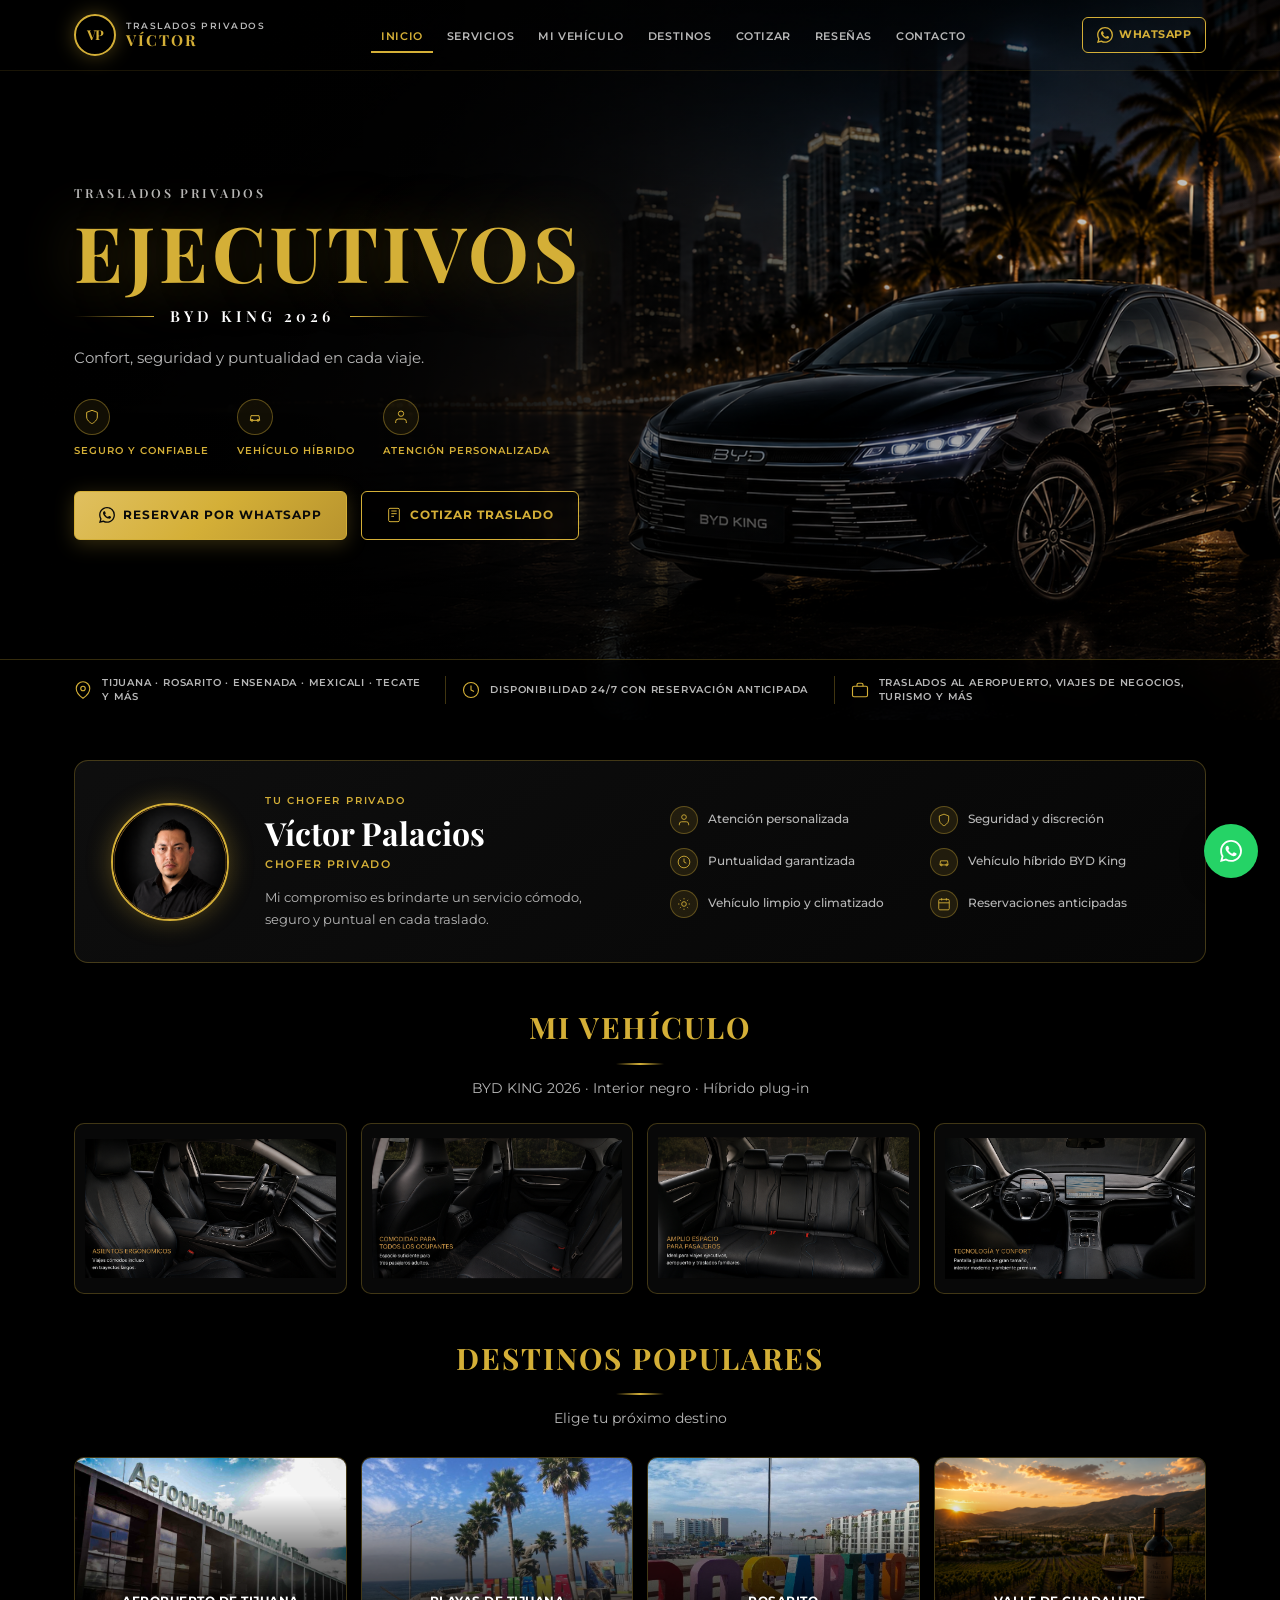
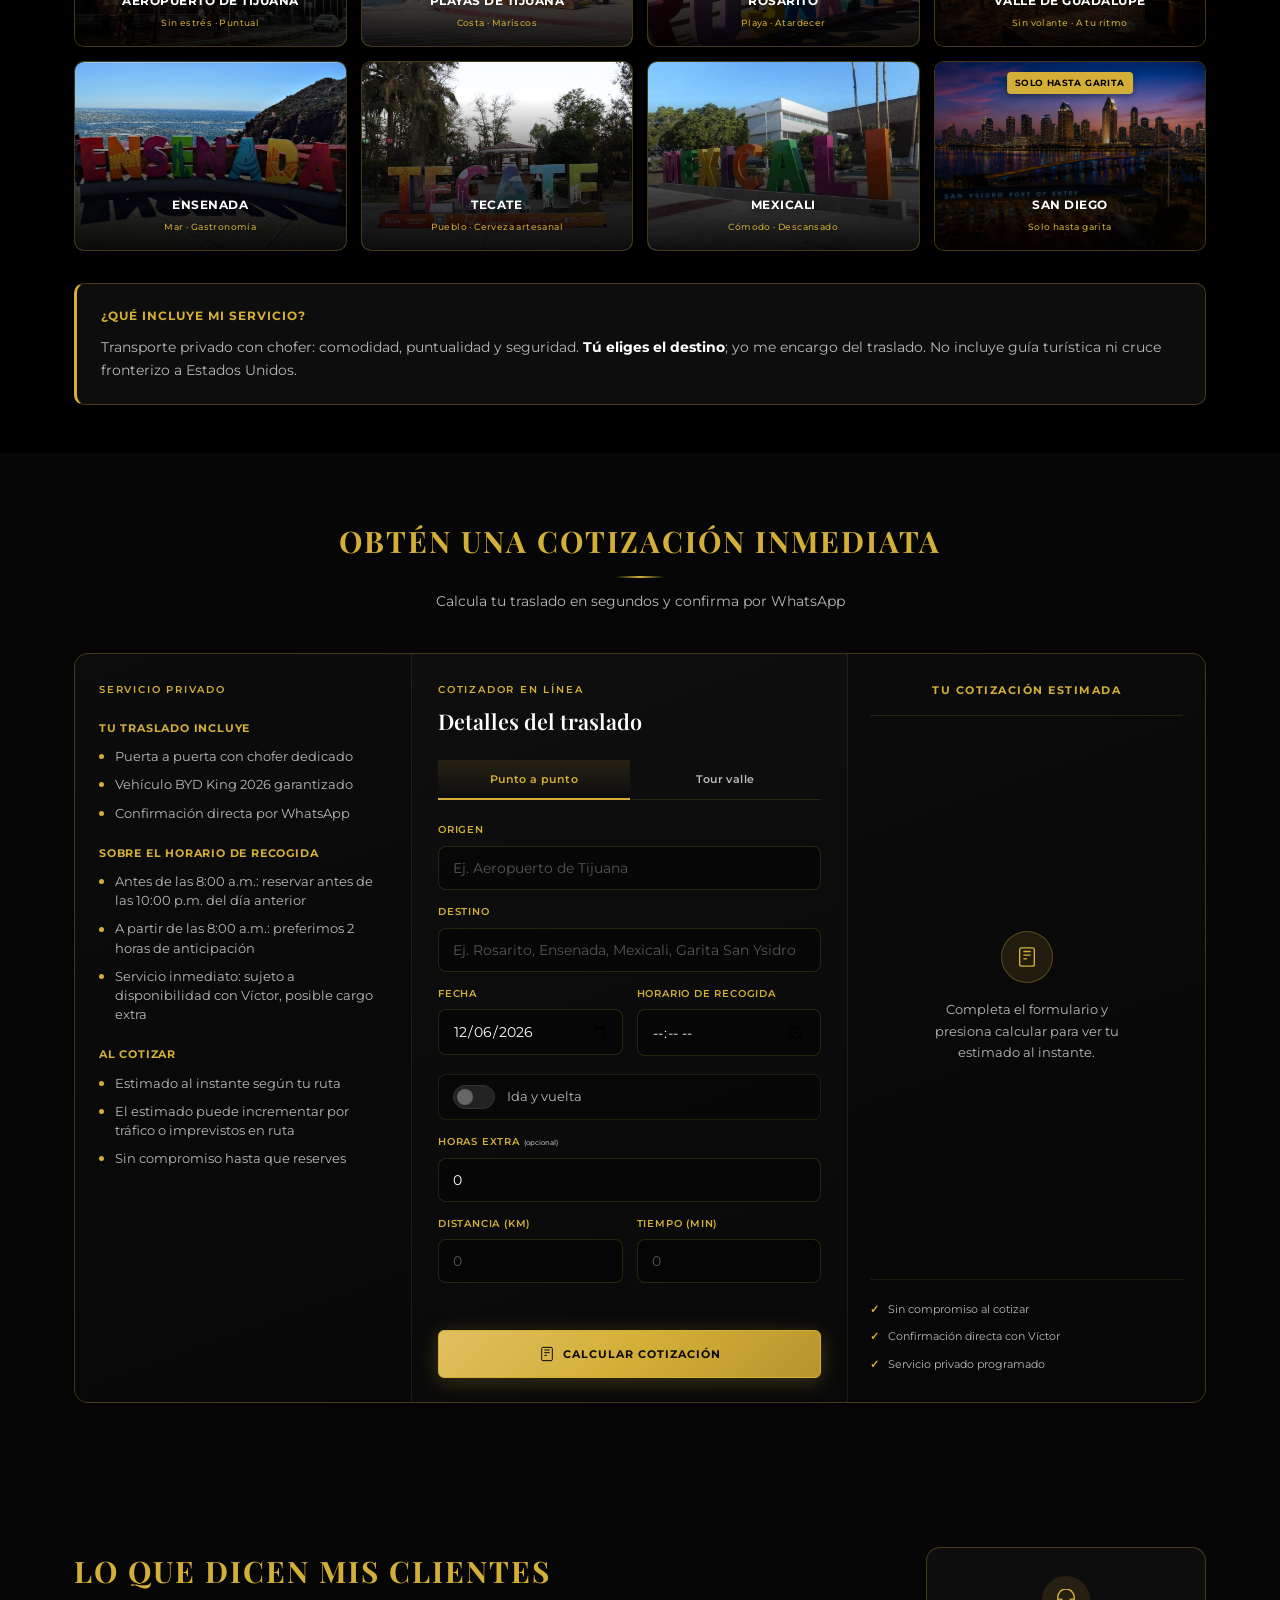
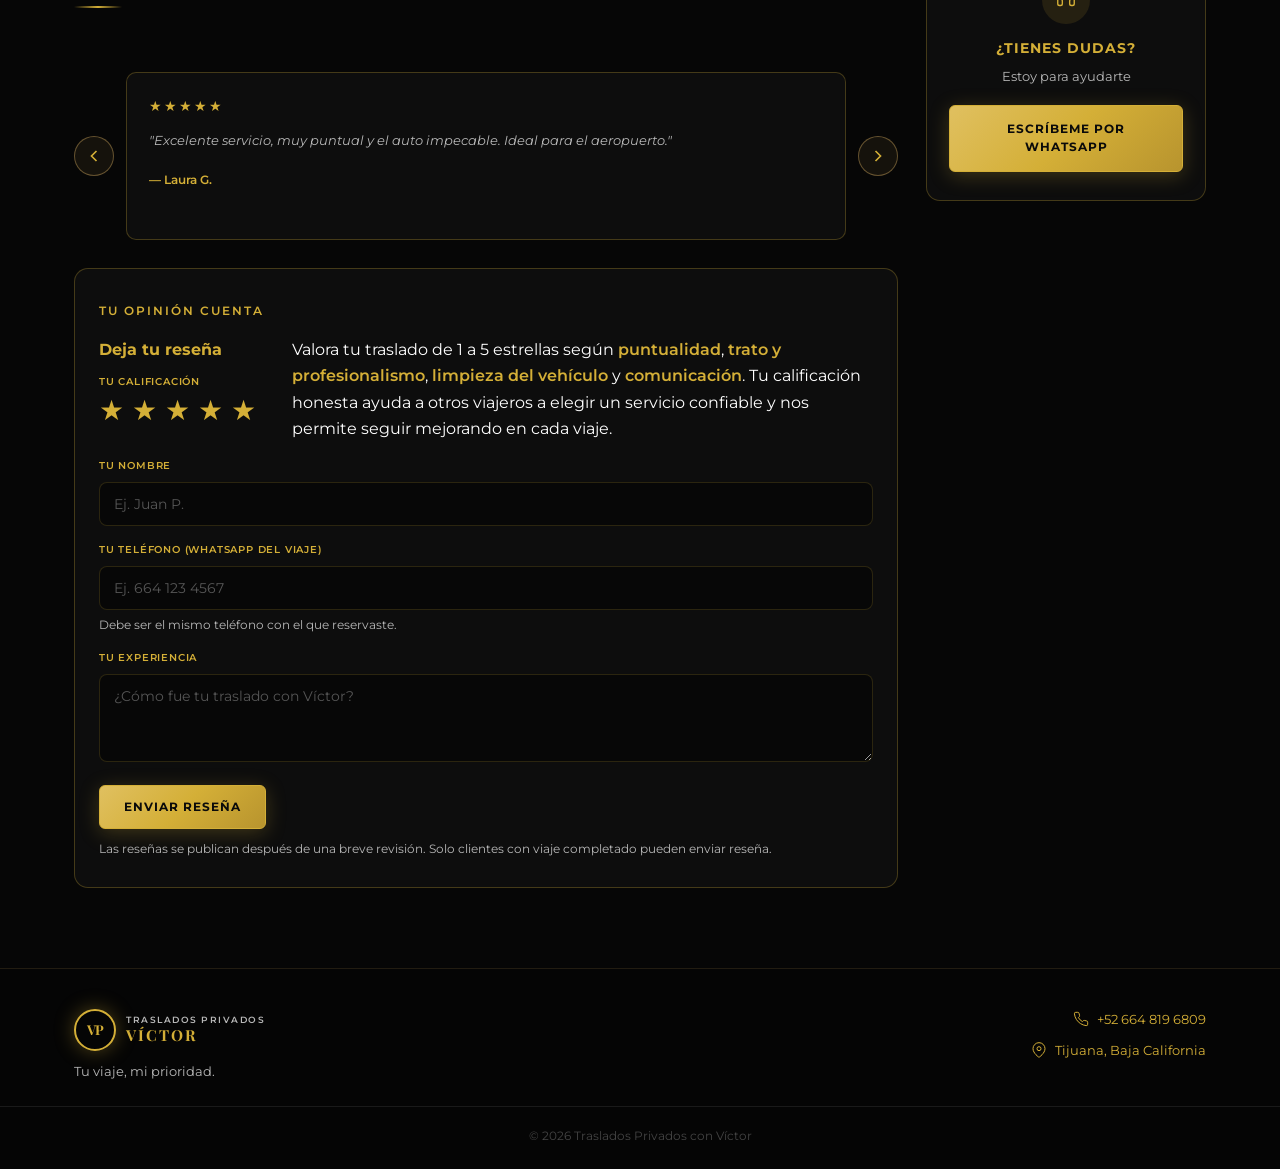
==== commit dada7901: "Add files via upload" ====
--- a/index.html
+++ b/index.html
@@ -13,7 +13,7 @@
     <link rel="preconnect" href="https://fonts.gstatic.com" crossorigin>
     <link href="https://fonts.googleapis.com/css2?family=Montserrat:wght@400;500;600;700&family=Playfair+Display:ital,wght@0,600;0,700;1,600&display=swap" rel="stylesheet">
     <link rel="preload" as="image" href="images/hero1.png">
-    <link rel="stylesheet" href="styles.css?v=17">
+    <link rel="stylesheet" href="styles.css?v=42">
 </head>
 <body>
 
@@ -35,8 +35,8 @@
             <li><a href="#inicio" class="active">INICIO</a></li>
             <li><a href="#servicios">SERVICIOS</a></li>
             <li><a href="#vehiculo">MI VEHÍCULO</a></li>
+            <li><a href="#destinos">DESTINOS</a></li>
             <li><a href="#cotizar">COTIZAR</a></li>
-            <li><a href="#destinos">DESTINOS</a></li>
             <li><a href="#resenas">RESEÑAS</a></li>
             <li><a href="#contacto">CONTACTO</a></li>
         </ul>
@@ -451,22 +451,103 @@
             <div class="section-header section-header-left">
                 <h2 class="section-title">LO QUE DICEN MIS CLIENTES</h2>
             </div>
-            <div class="testimonials-grid">
-                <article class="testimonial-card">
-                    <div class="stars" aria-label="5 estrellas">★★★★★</div>
-                    <p>"Excelente servicio, muy puntual y el auto impecable. Ideal para el aeropuerto."</p>
-                    <span class="testimonial-author">— Laura G.</span>
-                </article>
-                <article class="testimonial-card">
-                    <div class="stars" aria-label="5 estrellas">★★★★★</div>
-                    <p>"Víctor fue muy amable en nuestro tour al valle. Flexible con el itinerario que armamos."</p>
-                    <span class="testimonial-author">— Carlos M.</span>
-                </article>
-                <article class="testimonial-card">
-                    <div class="stars" aria-label="5 estrellas">★★★★★</div>
-                    <p>"Traslado a Rosarito sin complicaciones. Precio justo y comunicación clara."</p>
-                    <span class="testimonial-author">— Ana R.</span>
-                </article>
+            <div class="testimonials-carousel" id="resenasCarousel">
+                <button
+                    type="button"
+                    class="testimonials-carousel-btn"
+                    id="resenasPrev"
+                    aria-label="Ver reseñas anteriores"
+                >
+                    <svg viewBox="0 0 24 24" fill="none" stroke="currentColor" stroke-width="2" aria-hidden="true"><path d="M15 18l-6-6 6-6"/></svg>
+                </button>
+                <div class="testimonials-carousel-viewport">
+                    <div class="testimonials-carousel-track" id="resenasTrack">
+                        <div class="testimonials-dynamic" id="resenasDinamicas"></div>
+                        <article class="testimonial-card">
+                            <div class="stars" aria-label="5 estrellas">★★★★★</div>
+                            <p>"Excelente servicio, muy puntual y el auto impecable. Ideal para el aeropuerto."</p>
+                            <span class="testimonial-author">— Laura G.</span>
+                        </article>
+                        <article class="testimonial-card">
+                            <div class="stars" aria-label="5 estrellas">★★★★★</div>
+                            <p>"Víctor fue muy amable en nuestro tour al valle. Flexible con el itinerario que armamos."</p>
+                            <span class="testimonial-author">— Carlos M.</span>
+                        </article>
+                        <article class="testimonial-card">
+                            <div class="stars" aria-label="5 estrellas">★★★★★</div>
+                            <p>"Traslado a Rosarito sin complicaciones. Precio justo y comunicación clara."</p>
+                            <span class="testimonial-author">— Ana R.</span>
+                        </article>
+                    </div>
+                </div>
+                <button
+                    type="button"
+                    class="testimonials-carousel-btn"
+                    id="resenasNext"
+                    aria-label="Ver siguientes reseñas"
+                >
+                    <svg viewBox="0 0 24 24" fill="none" stroke="currentColor" stroke-width="2" aria-hidden="true"><path d="M9 18l6-6-6-6"/></svg>
+                </button>
+            </div>
+
+            <div class="review-form-card" id="dejarResena">
+                <p class="review-form-locked" id="reviewFormLocked" hidden role="status"></p>
+                <form id="reviewForm" class="review-form" novalidate>
+                    <input type="hidden" id="reviewRef" name="ref">
+                    <input type="hidden" id="reviewToken" name="token">
+                    <input type="hidden" id="reviewStars" name="estrellas" value="5">
+
+                    <div class="review-form-eyebrow">
+                        <span class="section-tag">Tu opinión cuenta</span>
+                        <p class="review-ref-note" id="reviewRefNote" hidden></p>
+                    </div>
+
+                    <div class="review-form-body">
+                        <h3 class="review-form-title">Deja tu reseña</h3>
+
+                        <aside class="review-form-intro-block">
+                            <p class="review-form-intro">
+                                Valora tu traslado de 1 a 5 estrellas según <strong>puntualidad</strong>,
+                                <strong>trato y profesionalismo</strong>, <strong>limpieza del vehículo</strong>
+                                y <strong>comunicación</strong>. Tu calificación honesta ayuda a otros viajeros
+                                a elegir un servicio confiable y nos permite seguir mejorando en cada viaje.
+                            </p>
+                        </aside>
+
+                        <div class="form-group review-form-group--rating">
+                            <label>Tu calificación</label>
+                            <div class="review-stars-input" role="group" aria-label="Calificación en estrellas">
+                                <button type="button" class="review-star-btn is-active" data-star="1" aria-pressed="true">★</button>
+                                <button type="button" class="review-star-btn is-active" data-star="2" aria-pressed="true">★</button>
+                                <button type="button" class="review-star-btn is-active" data-star="3" aria-pressed="true">★</button>
+                                <button type="button" class="review-star-btn is-active" data-star="4" aria-pressed="true">★</button>
+                                <button type="button" class="review-star-btn is-active" data-star="5" aria-pressed="true">★</button>
+                            </div>
+                        </div>
+                    </div>
+
+                    <div class="form-group review-form-group--nombre">
+                        <label for="reviewNombre">Tu nombre</label>
+                        <input type="text" id="reviewNombre" required placeholder="Ej. Juan P." autocomplete="name">
+                    </div>
+
+                    <div class="form-group" id="reviewTelefonoGroup">
+                        <label for="reviewTelefono">Tu teléfono (WhatsApp del viaje)</label>
+                        <input type="tel" id="reviewTelefono" required placeholder="Ej. 664 123 4567" autocomplete="tel">
+                        <p class="review-field-hint">Debe ser el mismo teléfono con el que reservaste.</p>
+                    </div>
+
+                    <div class="form-group">
+                        <label for="reviewComentario">Tu experiencia</label>
+                        <textarea id="reviewComentario" rows="3" required placeholder="¿Cómo fue tu traslado con Víctor?"></textarea>
+                    </div>
+
+                    <p class="review-error" id="reviewError" hidden role="alert"></p>
+                    <p class="review-success" id="reviewSuccess" hidden role="status"></p>
+
+                    <button type="submit" class="btn btn-gold" id="reviewSubmit">Enviar reseña</button>
+                    <p class="review-form-note">Las reseñas se publican después de una breve revisión. Solo clientes con viaje completado pueden enviar reseña.</p>
+                </form>
             </div>
         </div>
 
@@ -669,6 +750,8 @@
 </div>
 
 <script src="config.js"></script>
-<script src="script.js?v=17"></script>
+<script type="module" src="firebase-solicitudes.js?v=19"></script>
+<script type="module" src="firebase-resenas.js?v=6"></script>
+<script src="script.js?v=19"></script>
 </body>
 </html>
--- a/styles.css
+++ b/styles.css
@@ -2377,18 +2377,71 @@
     align-items: start;
 }
 
+.testimonials-main {
+    min-width: 0;
+}
+
 .testimonials-main .section-title {
     text-align: left;
     margin-bottom: 24px;
 }
 
-.testimonials-grid {
-    display: grid;
-    grid-template-columns: repeat(3, 1fr);
+.testimonials-carousel {
+    display: flex;
+    align-items: center;
+    gap: 12px;
+    width: 100%;
+    max-width: 100%;
+}
+
+.testimonials-carousel-viewport {
+    flex: 1;
+    min-width: 0;
+    overflow: hidden;
+}
+
+.testimonials-carousel-track {
+    display: flex;
     gap: 14px;
+    transition: transform 0.4s ease;
+}
+
+.testimonials-carousel-btn {
+    flex-shrink: 0;
+    display: inline-flex;
+    align-items: center;
+    justify-content: center;
+    width: 40px;
+    height: 40px;
+    border: 1px solid rgba(197, 160, 89, 0.45);
+    border-radius: 50%;
+    background: rgba(197, 160, 89, 0.08);
+    color: var(--gold);
+    cursor: pointer;
+    transition: var(--transition);
+}
+
+.testimonials-carousel-btn svg {
+    width: 20px;
+    height: 20px;
+}
+
+.testimonials-carousel-btn:hover:not(:disabled) {
+    background: var(--gold);
+    color: #111;
+    border-color: var(--gold);
+}
+
+.testimonials-carousel-btn:disabled {
+    opacity: 0.35;
+    cursor: default;
 }
 
 .testimonial-card {
+    flex: 0 0 var(--carousel-card-basis, 100%);
+    width: var(--carousel-card-basis, 100%);
+    min-width: 0;
+    min-height: 168px;
     background: var(--card);
     border: 1px solid var(--card-border);
     border-radius: var(--radius);
@@ -2414,6 +2467,195 @@
     font-size: 0.75rem;
     color: var(--gold);
     font-weight: 600;
+}
+
+.testimonials-dynamic {
+    display: contents;
+}
+
+@media (max-width: 768px) {
+    .testimonials-carousel-btn {
+        width: 36px;
+        height: 36px;
+    }
+}
+
+.testimonial-card--dynamic {
+    border-color: rgba(197, 160, 89, 0.35);
+}
+
+.review-form-card {
+    margin-top: 28px;
+    background: var(--card);
+    border: 1px solid var(--card-border);
+    border-radius: var(--radius-lg);
+    padding: 28px 24px;
+}
+
+.review-form-eyebrow {
+    margin-bottom: 14px;
+}
+
+.review-form-eyebrow .section-tag {
+    margin-bottom: 0;
+}
+
+.review-form-title {
+    font-family: 'Montserrat', sans-serif;
+    font-size: 1rem;
+    font-weight: 700;
+    color: var(--gold);
+    margin: 0;
+    grid-column: 1;
+    grid-row: 1;
+}
+
+.review-form-body {
+    display: grid;
+    grid-template-columns: auto minmax(0, 1fr);
+    grid-template-rows: auto auto;
+    column-gap: 22px;
+    row-gap: 10px;
+    align-items: start;
+    margin-bottom: 16px;
+}
+
+.review-form-intro-block {
+    grid-column: 2;
+    grid-row: 1 / -1;
+    min-width: 0;
+    padding-left: 14px;
+}
+
+.review-form-group--rating {
+    grid-column: 1;
+    grid-row: 2;
+    margin-bottom: 0;
+}
+
+.review-form-group--rating label {
+    margin-bottom: 6px;
+}
+
+.review-stars-input {
+    display: flex;
+    gap: 8px;
+    margin: 0;
+    padding: 0;
+}
+
+.review-form-group--nombre {
+    margin-bottom: 16px;
+}
+
+.review-form-intro {
+    font-size: 1rem;
+    color: var(--text);
+    line-height: 1.65;
+    margin: 0;
+}
+
+.review-form-intro strong {
+    color: var(--gold);
+    font-weight: 600;
+}
+
+.review-ref-note {
+    font-size: 0.8rem;
+    color: var(--gold);
+    margin-bottom: 14px;
+}
+
+.review-form .form-group {
+    margin-bottom: 16px;
+}
+
+.review-star-btn {
+    background: none;
+    border: none;
+    color: rgba(197, 160, 89, 0.35);
+    font-size: 1.75rem;
+    line-height: 1;
+    cursor: pointer;
+    padding: 0;
+    transition: color 0.15s ease, transform 0.15s ease;
+}
+
+.review-star-btn:hover,
+.review-star-btn.is-active {
+    color: var(--gold);
+}
+
+.review-star-btn:hover {
+    transform: scale(1.08);
+}
+
+.review-form textarea {
+    width: 100%;
+    resize: vertical;
+    min-height: 88px;
+}
+
+.review-error {
+    color: #e57373;
+    font-size: 0.8rem;
+    margin-bottom: 10px;
+}
+
+.review-success {
+    color: #81c784;
+    font-size: 0.8rem;
+    margin-bottom: 10px;
+}
+
+.review-form-note {
+    font-size: 0.75rem;
+    color: var(--text-muted);
+    margin-top: 10px;
+}
+
+.review-form-locked {
+    font-size: 0.88rem;
+    color: var(--gold);
+    line-height: 1.6;
+    margin: 0 0 16px;
+    padding: 14px 16px;
+    border: 1px solid rgba(197, 160, 89, 0.25);
+    border-radius: var(--radius);
+    background: rgba(197, 160, 89, 0.06);
+}
+
+.review-field-hint {
+    font-size: 0.72rem;
+    color: var(--text-muted);
+    margin-top: 6px;
+}
+
+.review-form.is-locked {
+    display: none;
+}
+
+@media (max-width: 768px) {
+    .review-form-body {
+        grid-template-columns: 1fr;
+        grid-template-rows: auto auto auto;
+        row-gap: 12px;
+    }
+
+    .review-form-title {
+        grid-column: 1;
+        grid-row: 1;
+    }
+
+    .review-form-intro-block {
+        grid-column: 1;
+        grid-row: 2;
+    }
+
+    .review-form-group--rating {
+        grid-column: 1;
+        grid-row: 3;
+    }
 }
 
 .help-box {
@@ -2731,8 +2973,8 @@
         grid-template-columns: repeat(2, 1fr);
     }
 
-    .testimonials-grid {
-        grid-template-columns: 1fr;
+    .testimonials-carousel {
+        gap: 8px;
     }
 
     .testimonials-main .section-title {
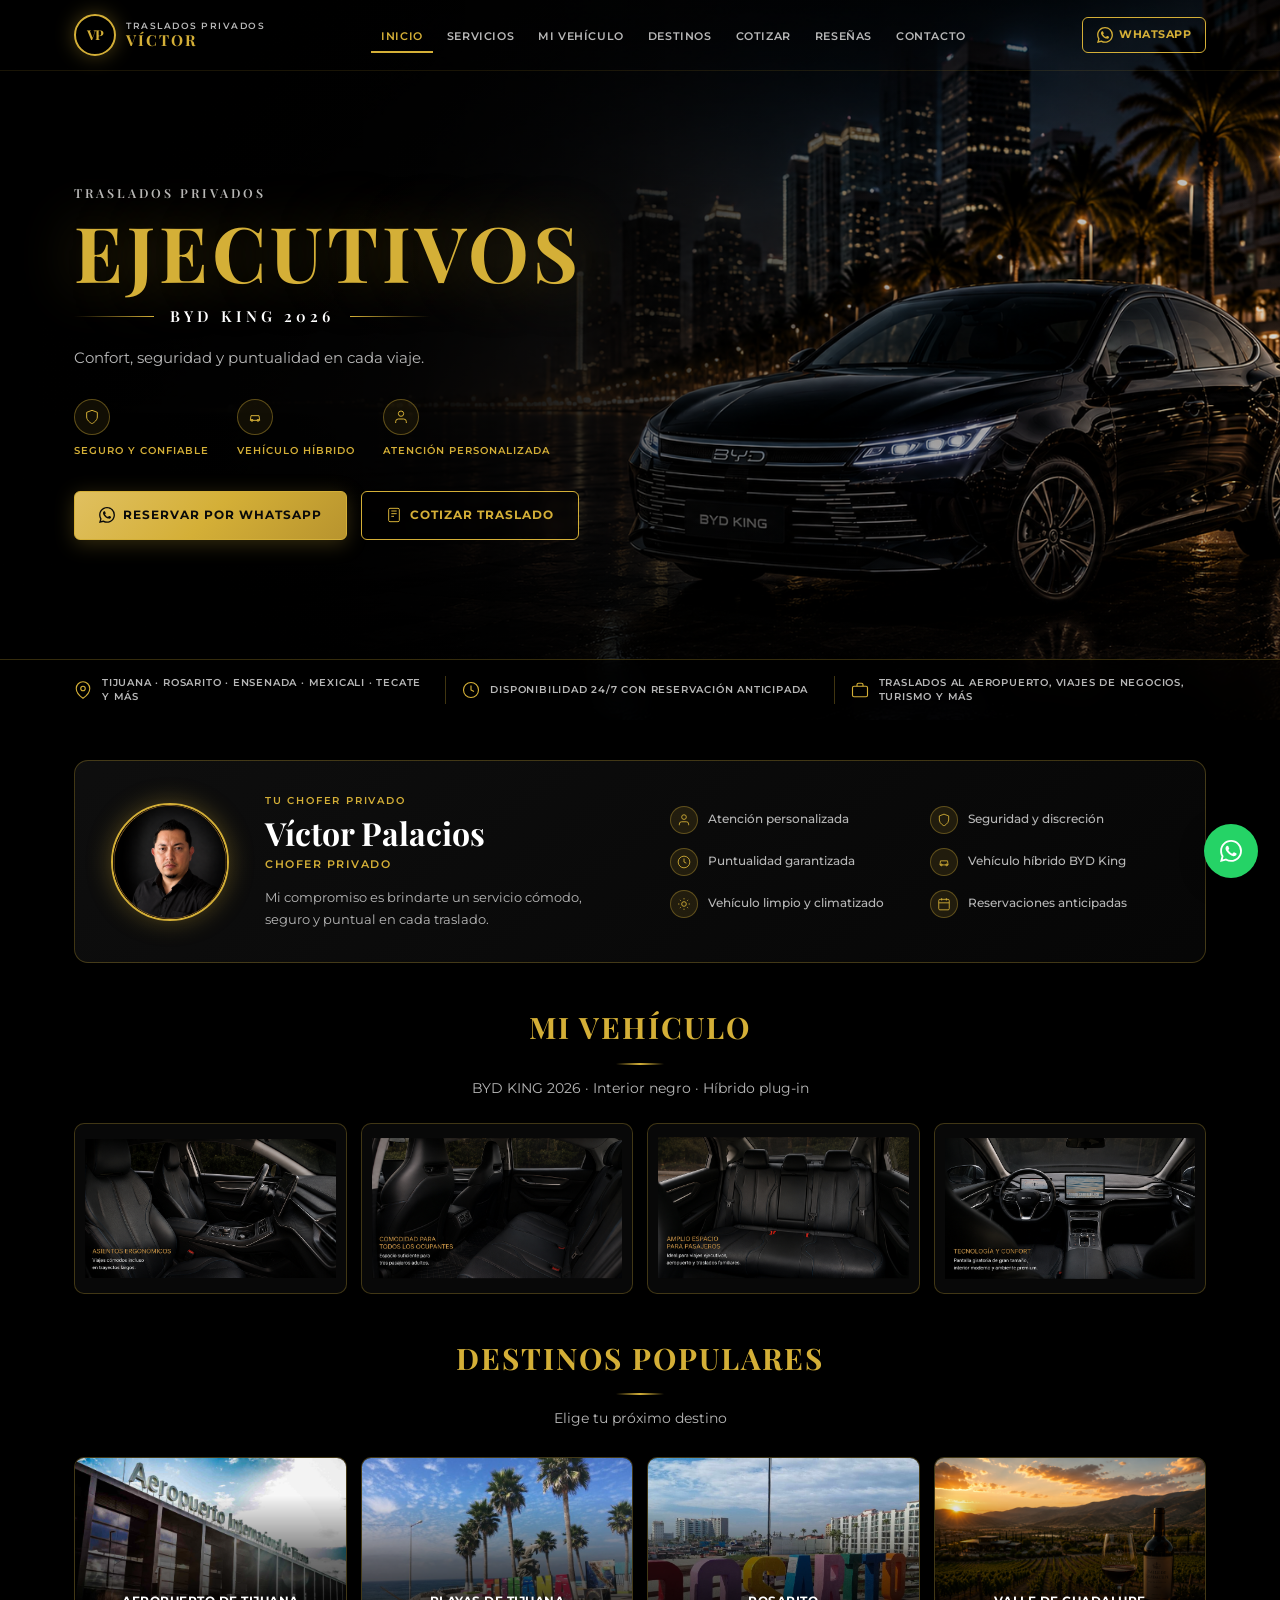
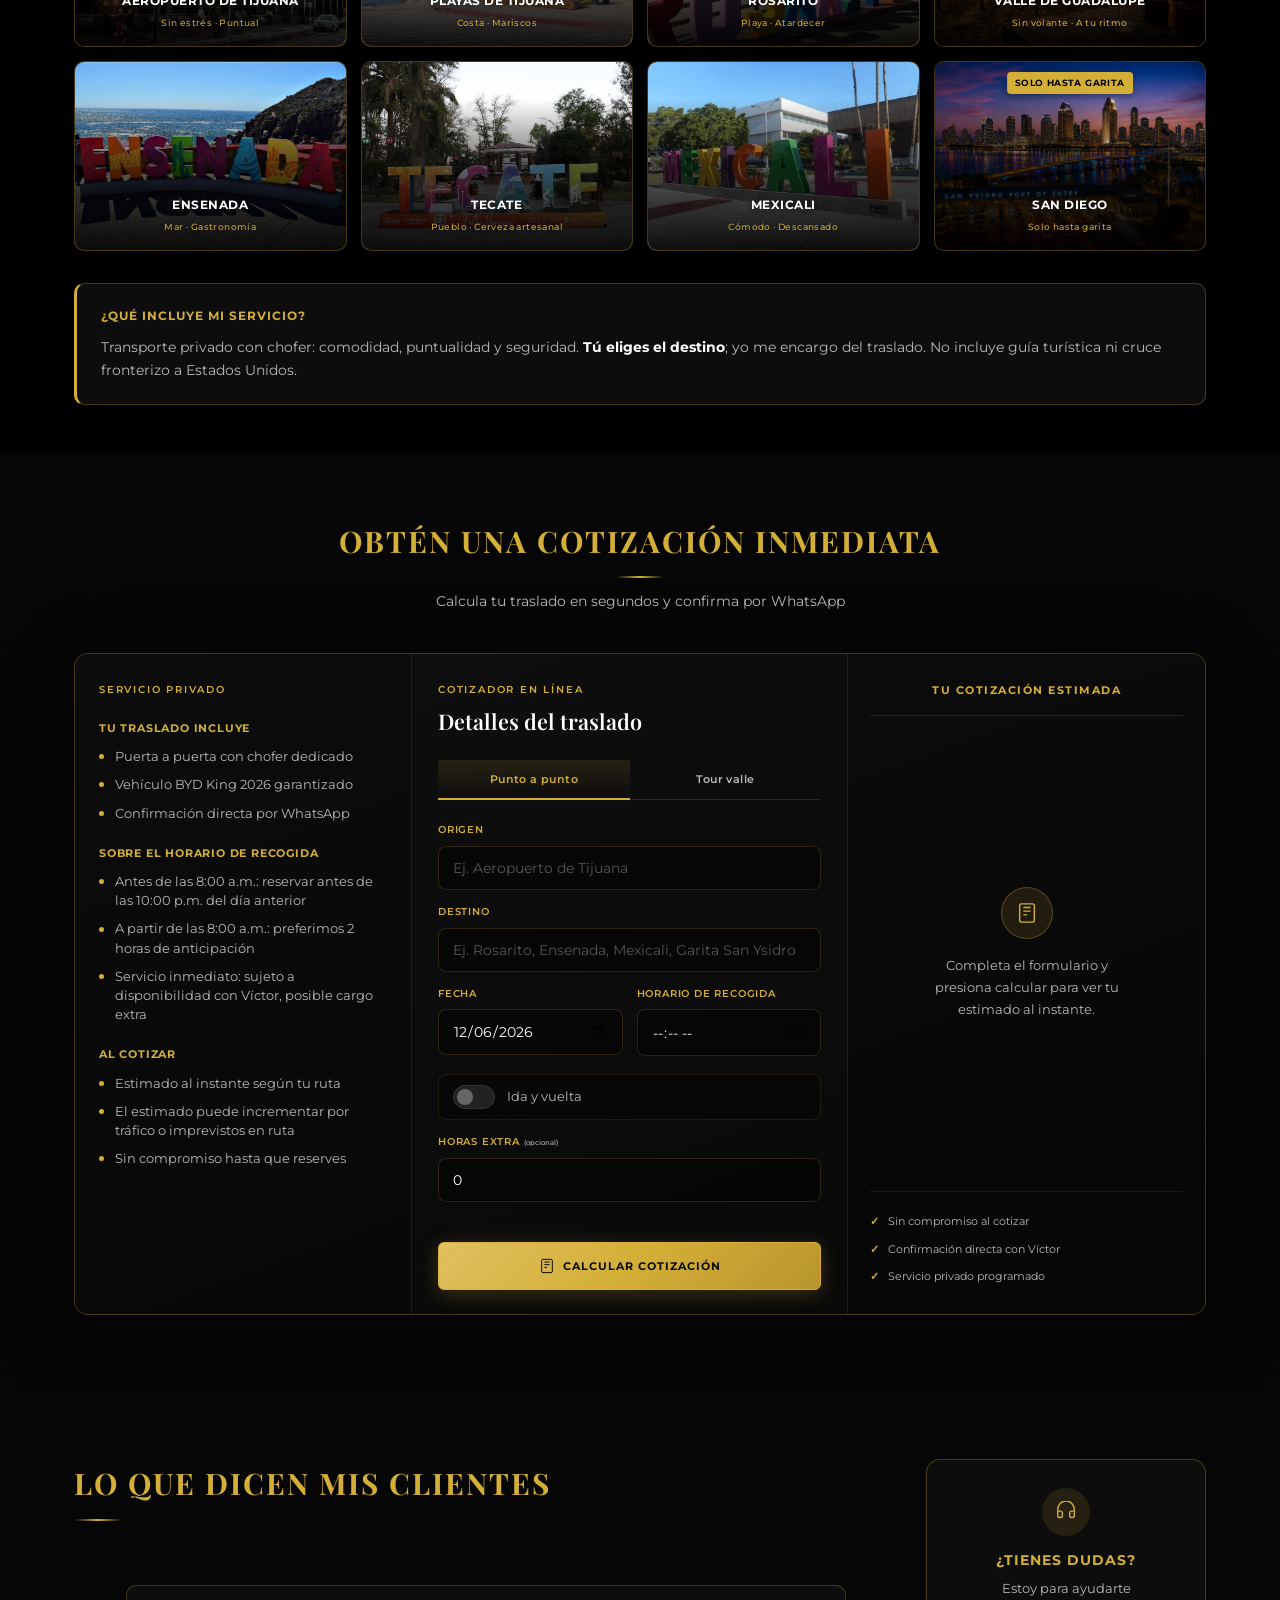
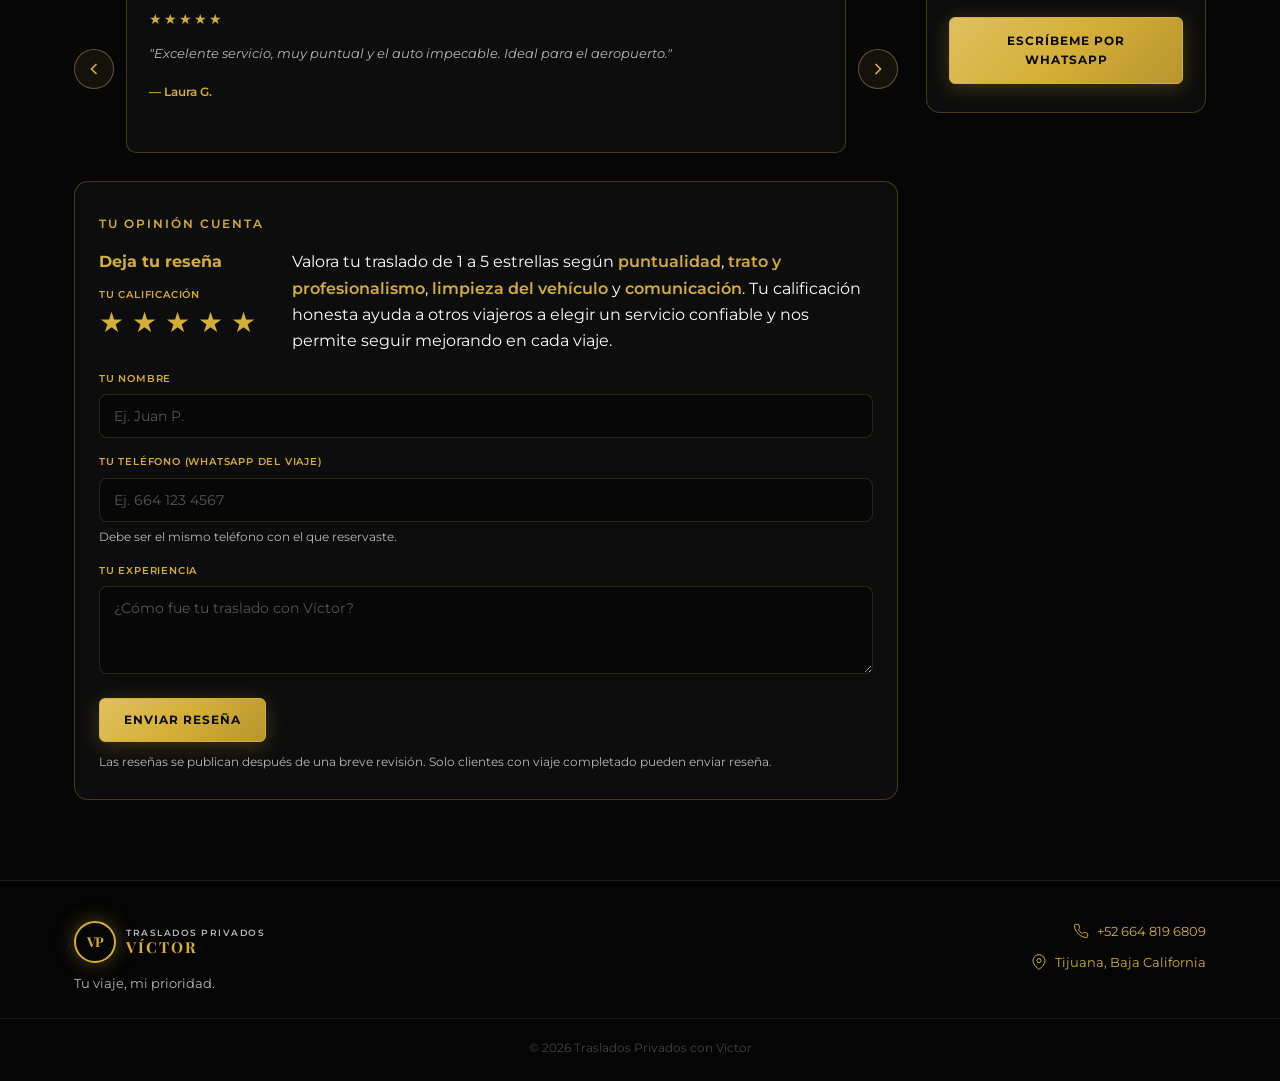
==== commit 2fa63826: "Add files via upload" ====
--- a/index.html
+++ b/index.html
@@ -364,16 +364,8 @@
                                     <label for="horasExtra">Horas extra <span class="label-optional">(opcional)</span></label>
                                     <input type="number" id="horasExtra" value="0" min="0" step="1" placeholder="Ej. 1 h para parada adicional">
                                 </div>
-                                <div class="form-row route-calc-fields" id="routeCalcTraslado" hidden>
-                                    <div class="form-group">
-                                        <label for="km">Distancia (km)</label>
-                                        <input type="number" id="km" placeholder="0" min="0" step="0.1">
-                                    </div>
-                                    <div class="form-group">
-                                        <label for="minutos">Tiempo (min)</label>
-                                        <input type="number" id="minutos" placeholder="0" min="0">
-                                    </div>
-                                </div>
+                                <input type="hidden" id="km">
+                                <input type="hidden" id="minutos">
                                 <p class="route-status" id="routeStatus" aria-live="polite"></p>
                             </div>
 
@@ -382,16 +374,8 @@
                                     <label for="origenTour">Dirección de recogida</label>
                                     <input type="text" id="origenTour" placeholder="Ej. Hotel en Tijuana" autocomplete="off">
                                 </div>
-                                <div class="form-row route-calc-fields" id="routeCalcTour" hidden>
-                                    <div class="form-group">
-                                        <label for="kmTour">Km ida al valle</label>
-                                        <input type="number" id="kmTour" placeholder="90" min="0" step="0.1">
-                                    </div>
-                                    <div class="form-group">
-                                        <label for="minutosTour">Minutos (ida)</label>
-                                        <input type="number" id="minutosTour" placeholder="75" min="0">
-                                    </div>
-                                </div>
+                                <input type="hidden" id="kmTour">
+                                <input type="hidden" id="minutosTour">
                                 <p class="route-status" id="routeStatusTour" aria-live="polite"></p>
                                 <div class="form-group">
                                     <label for="horasTour">Horas en el valle</label>
@@ -751,7 +735,7 @@
 
 <script src="config.js"></script>
 <script type="module" src="firebase-solicitudes.js?v=19"></script>
-<script type="module" src="firebase-resenas.js?v=6"></script>
-<script src="script.js?v=19"></script>
+<script type="module" src="firebase-resenas.js?v=7"></script>
+<script src="script.js?v=20"></script>
 </body>
 </html>
